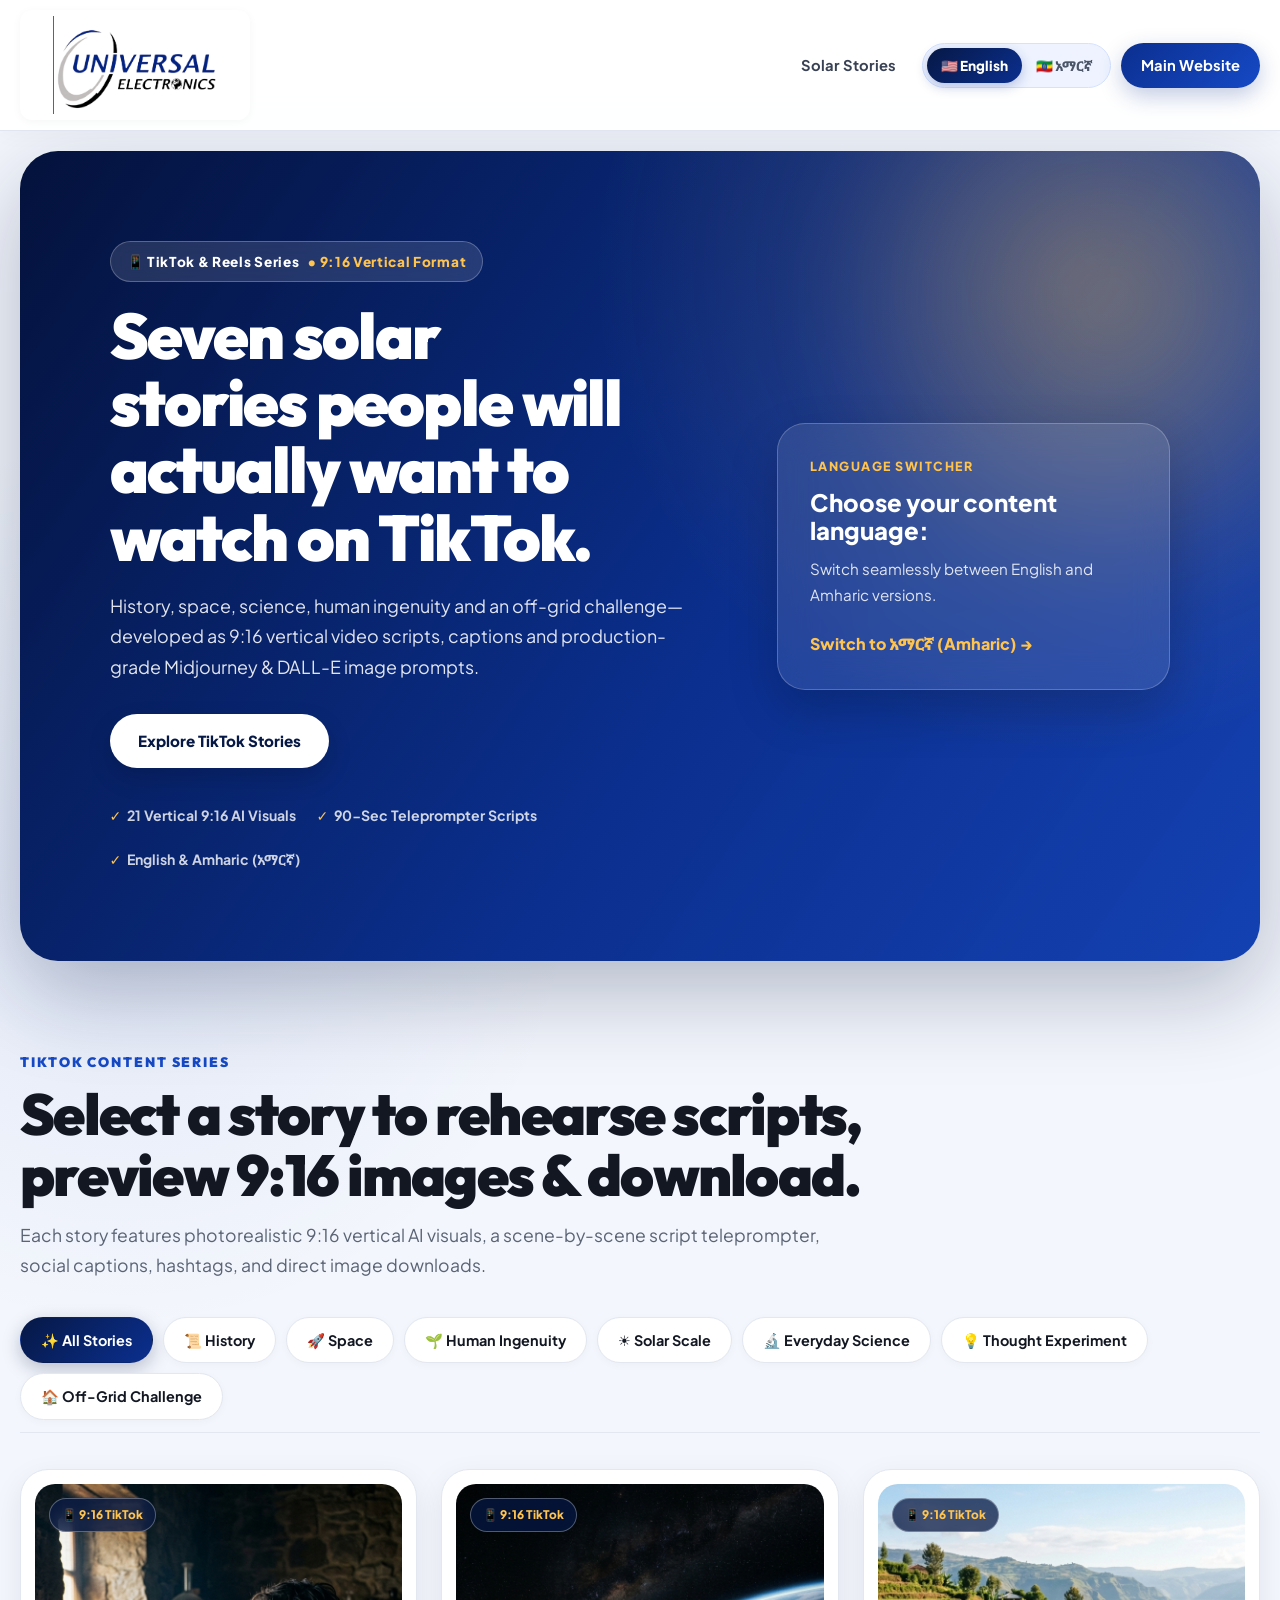
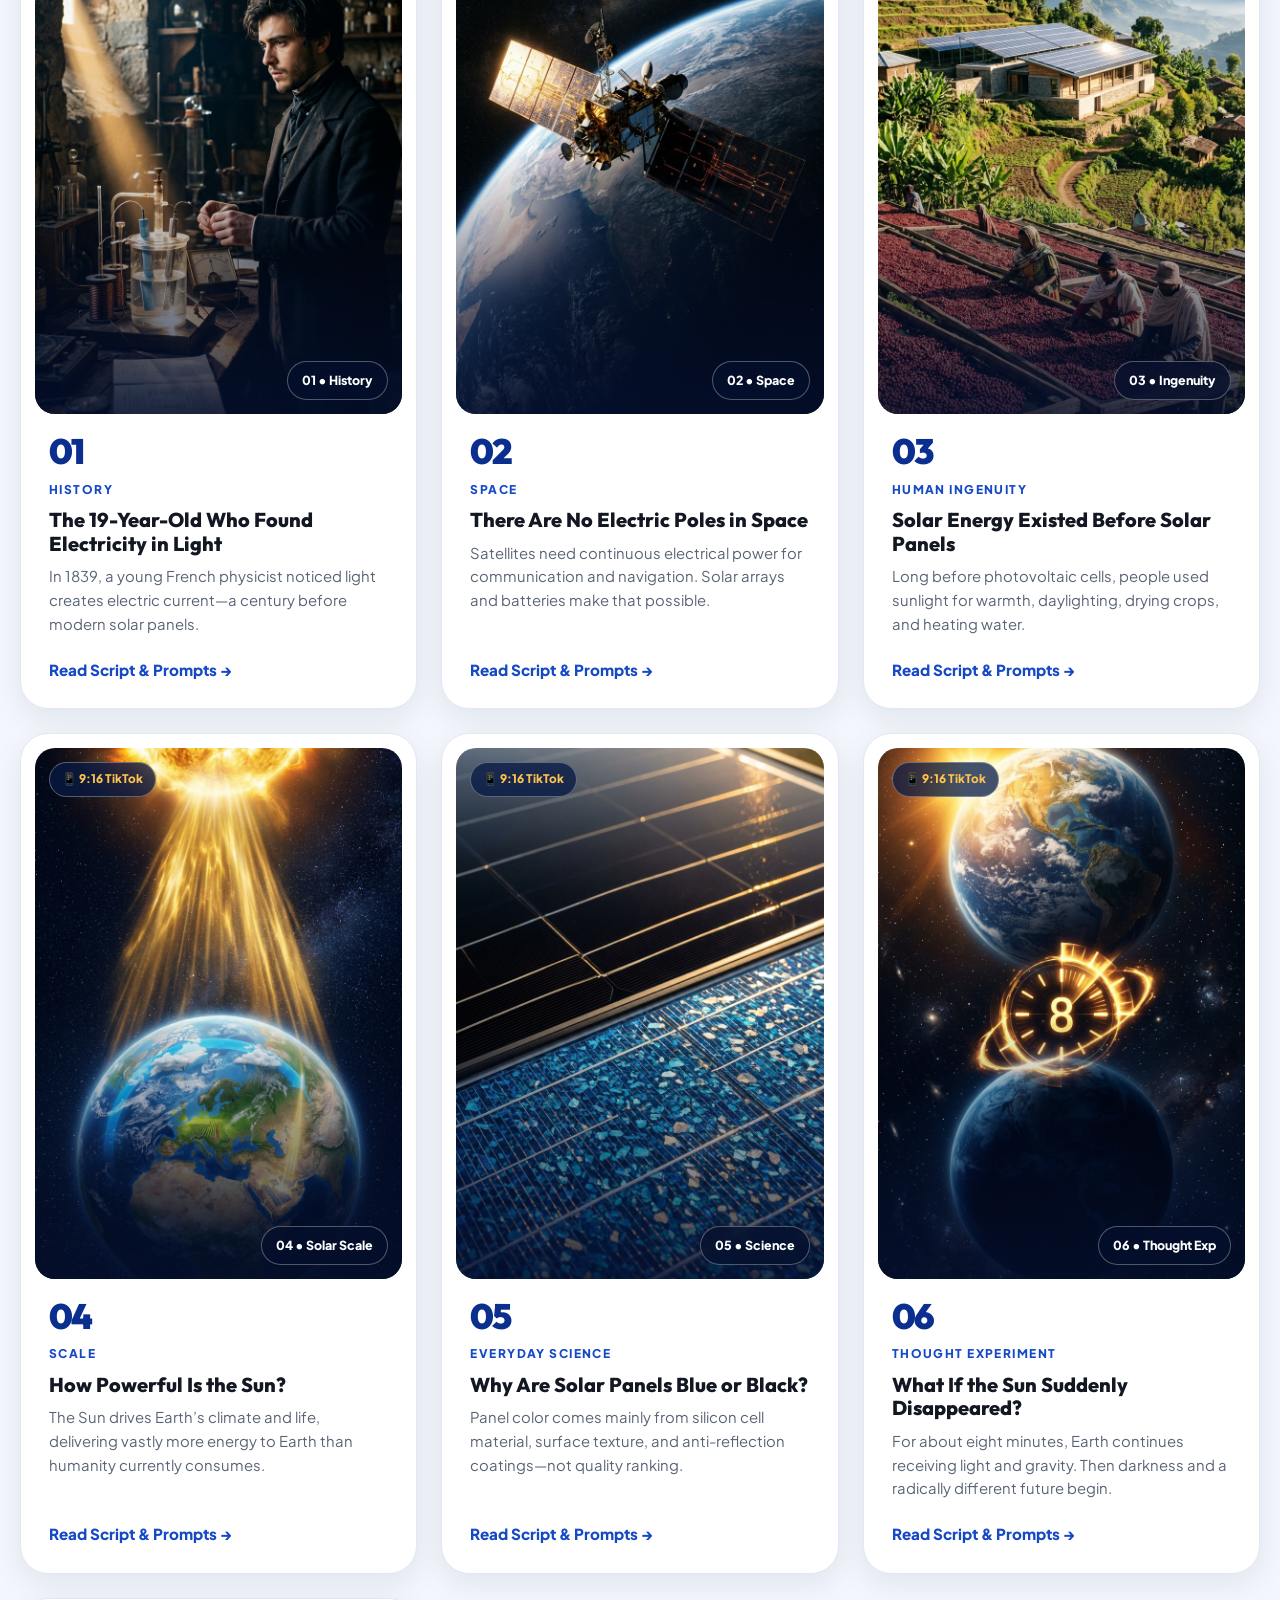
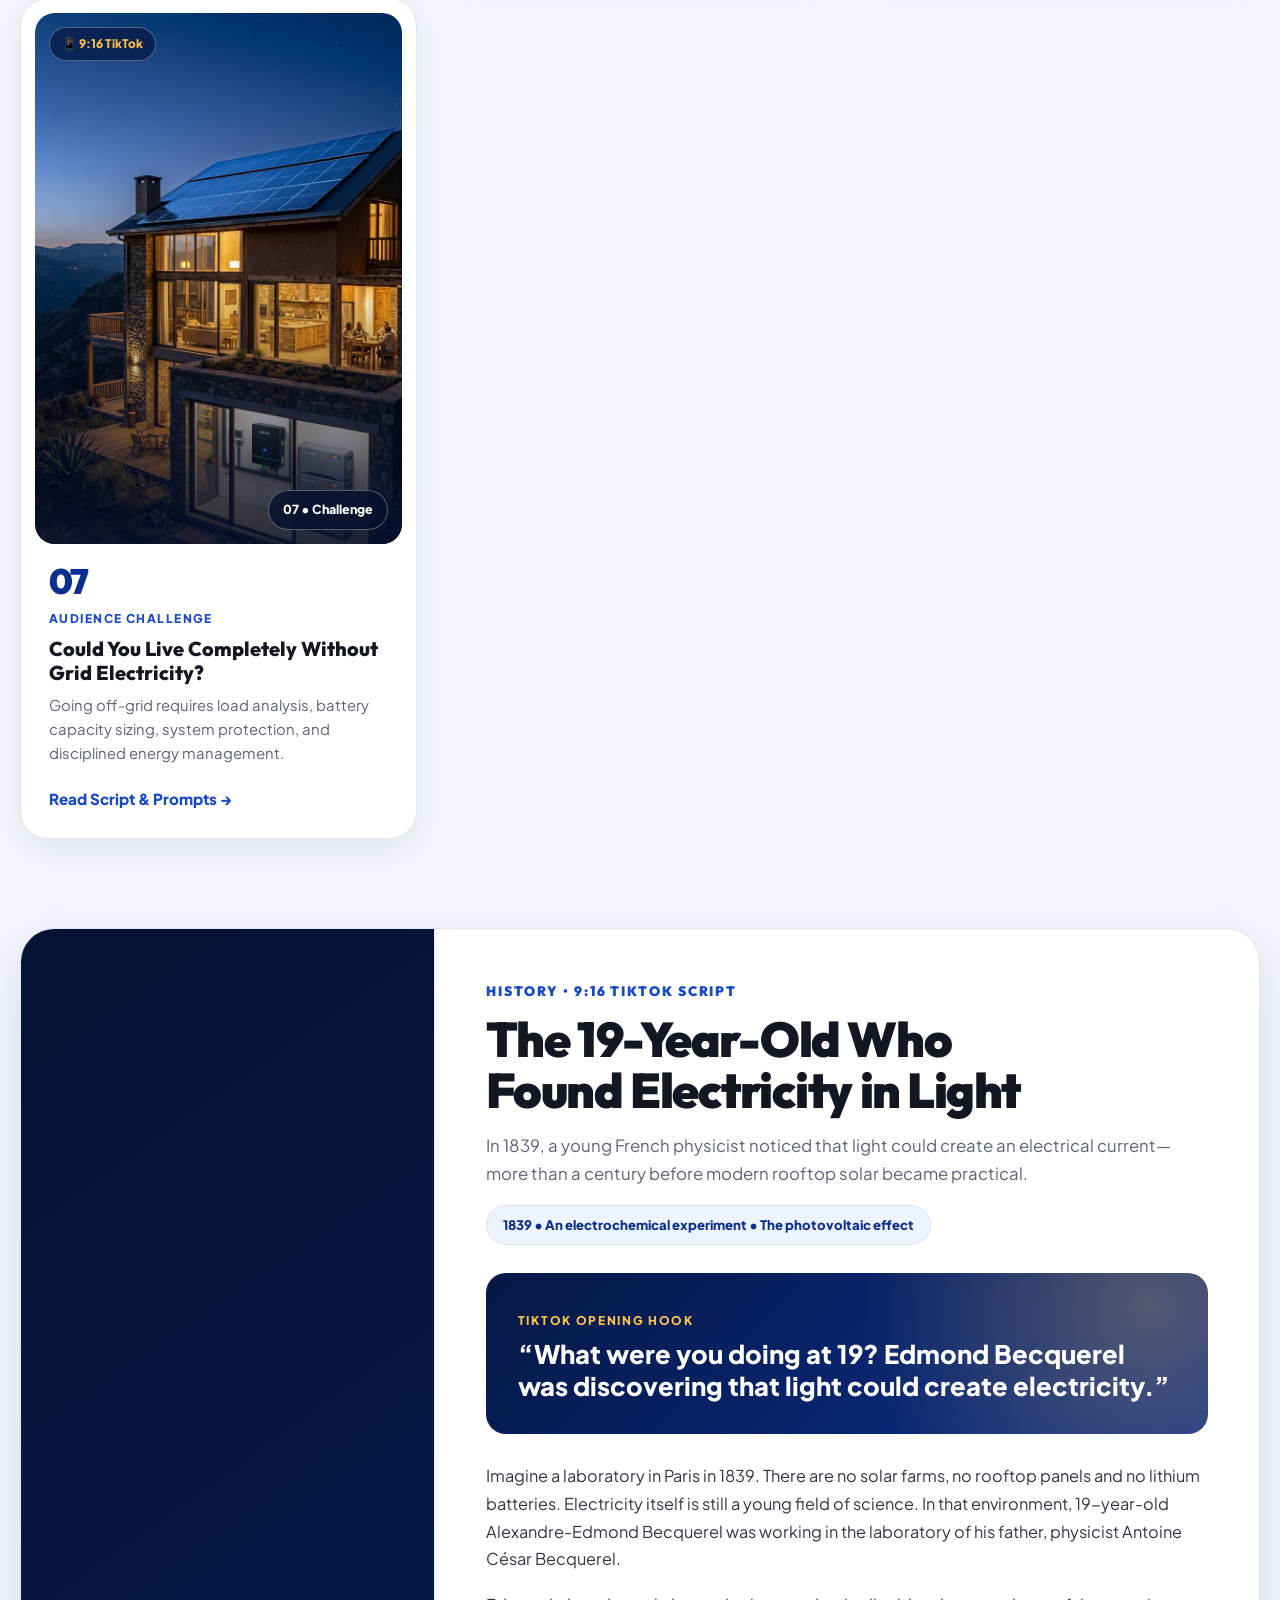
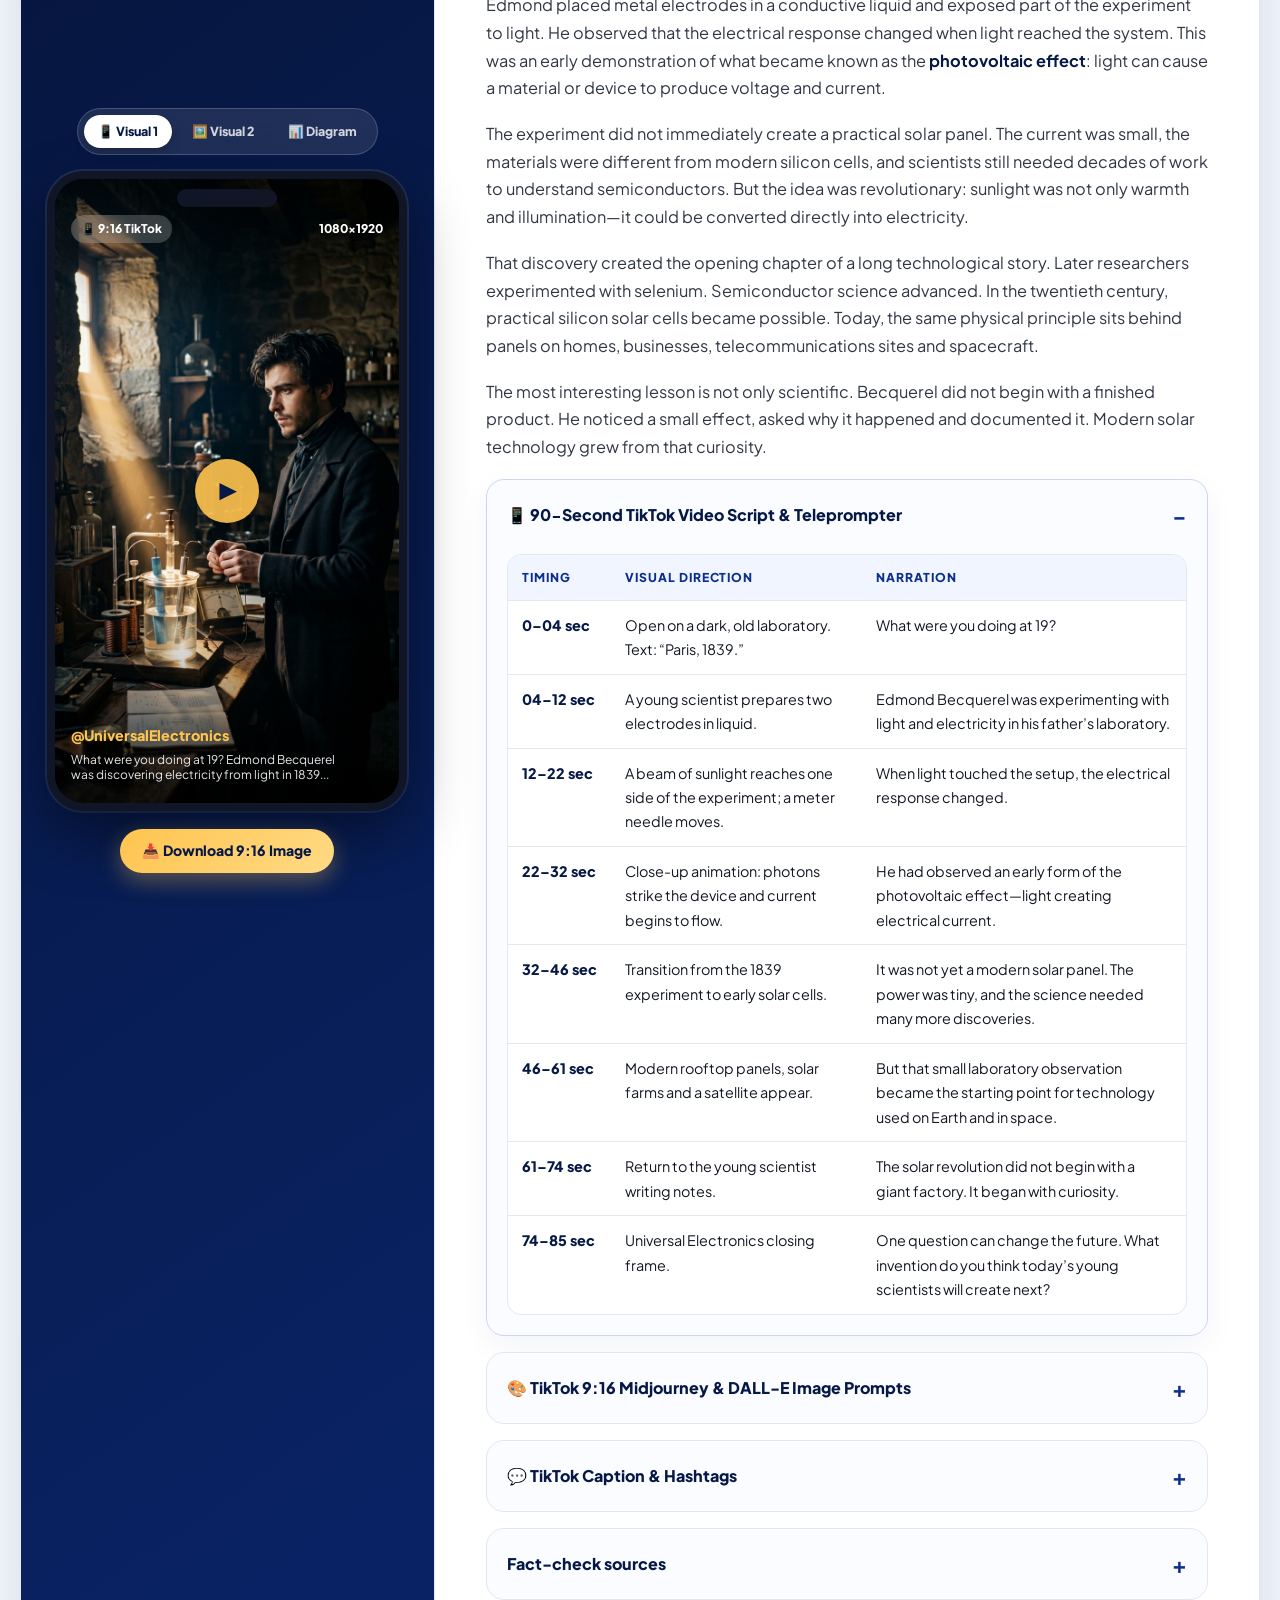
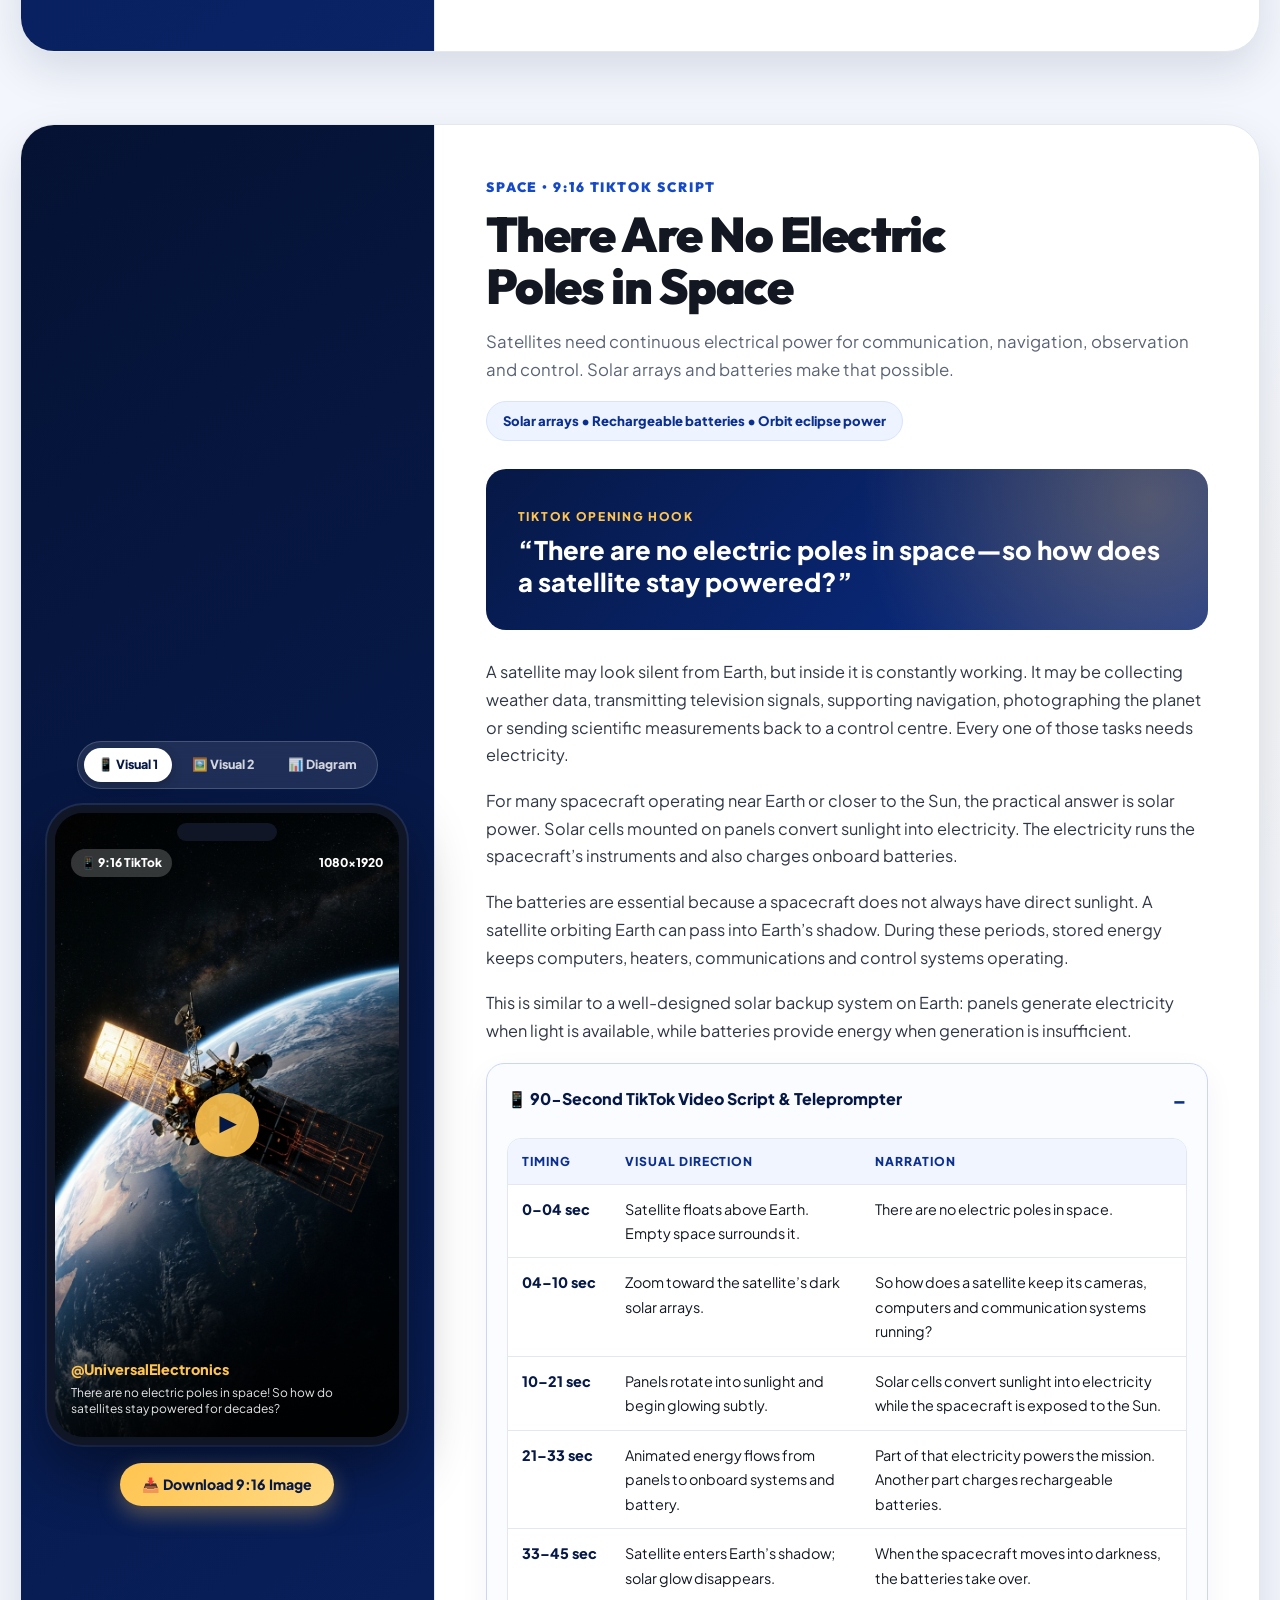
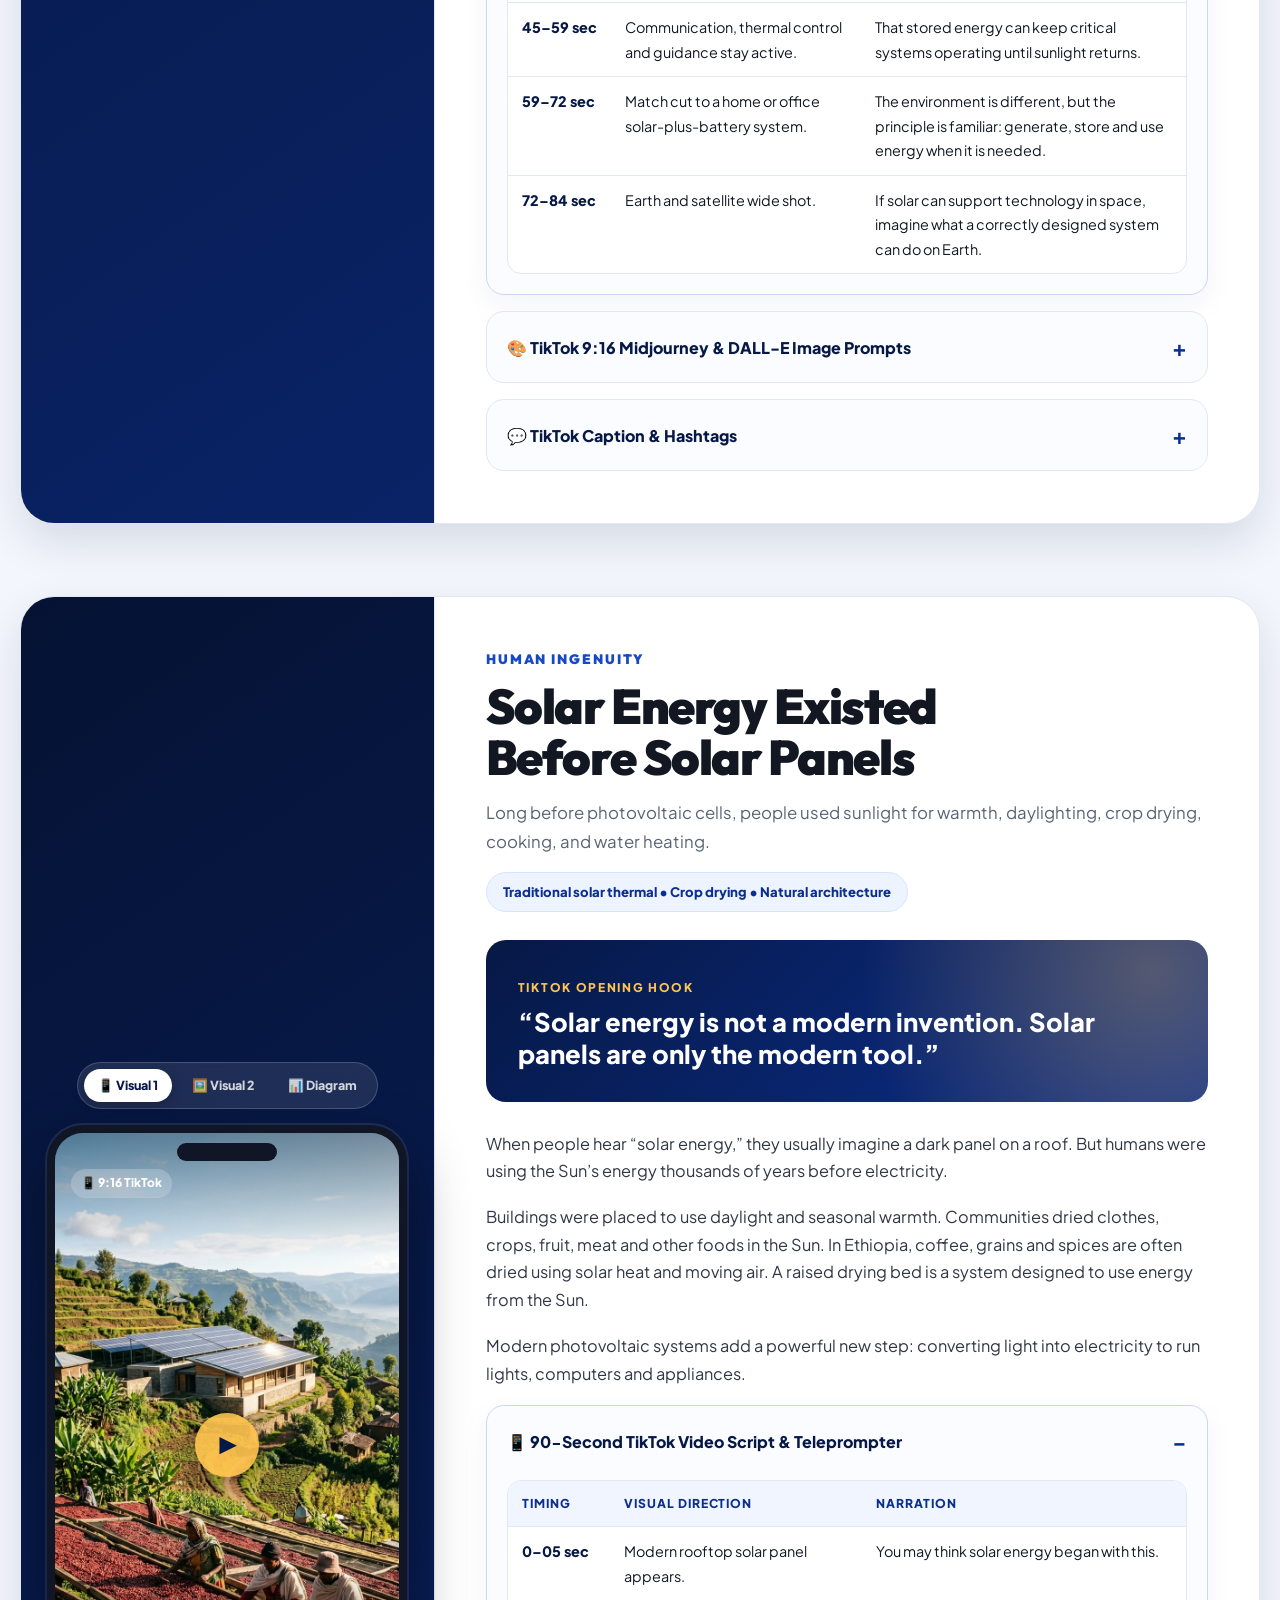
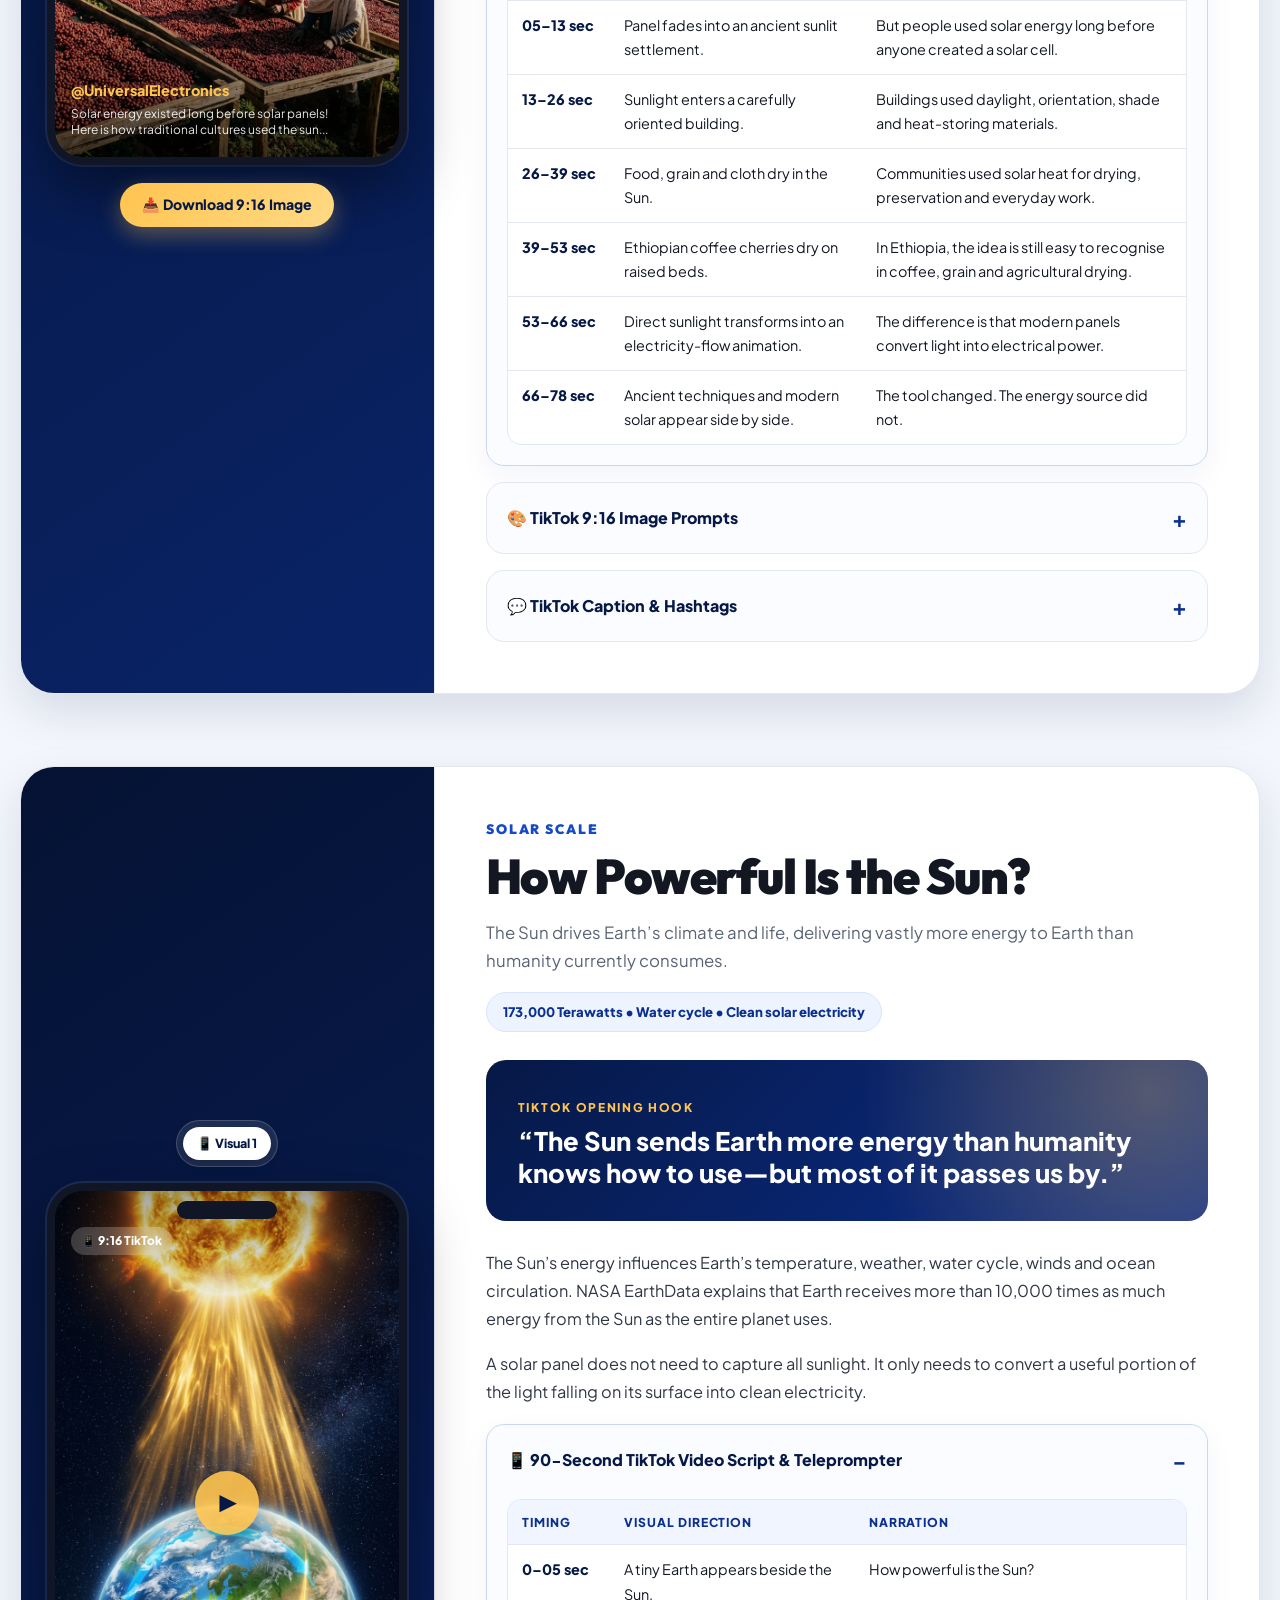
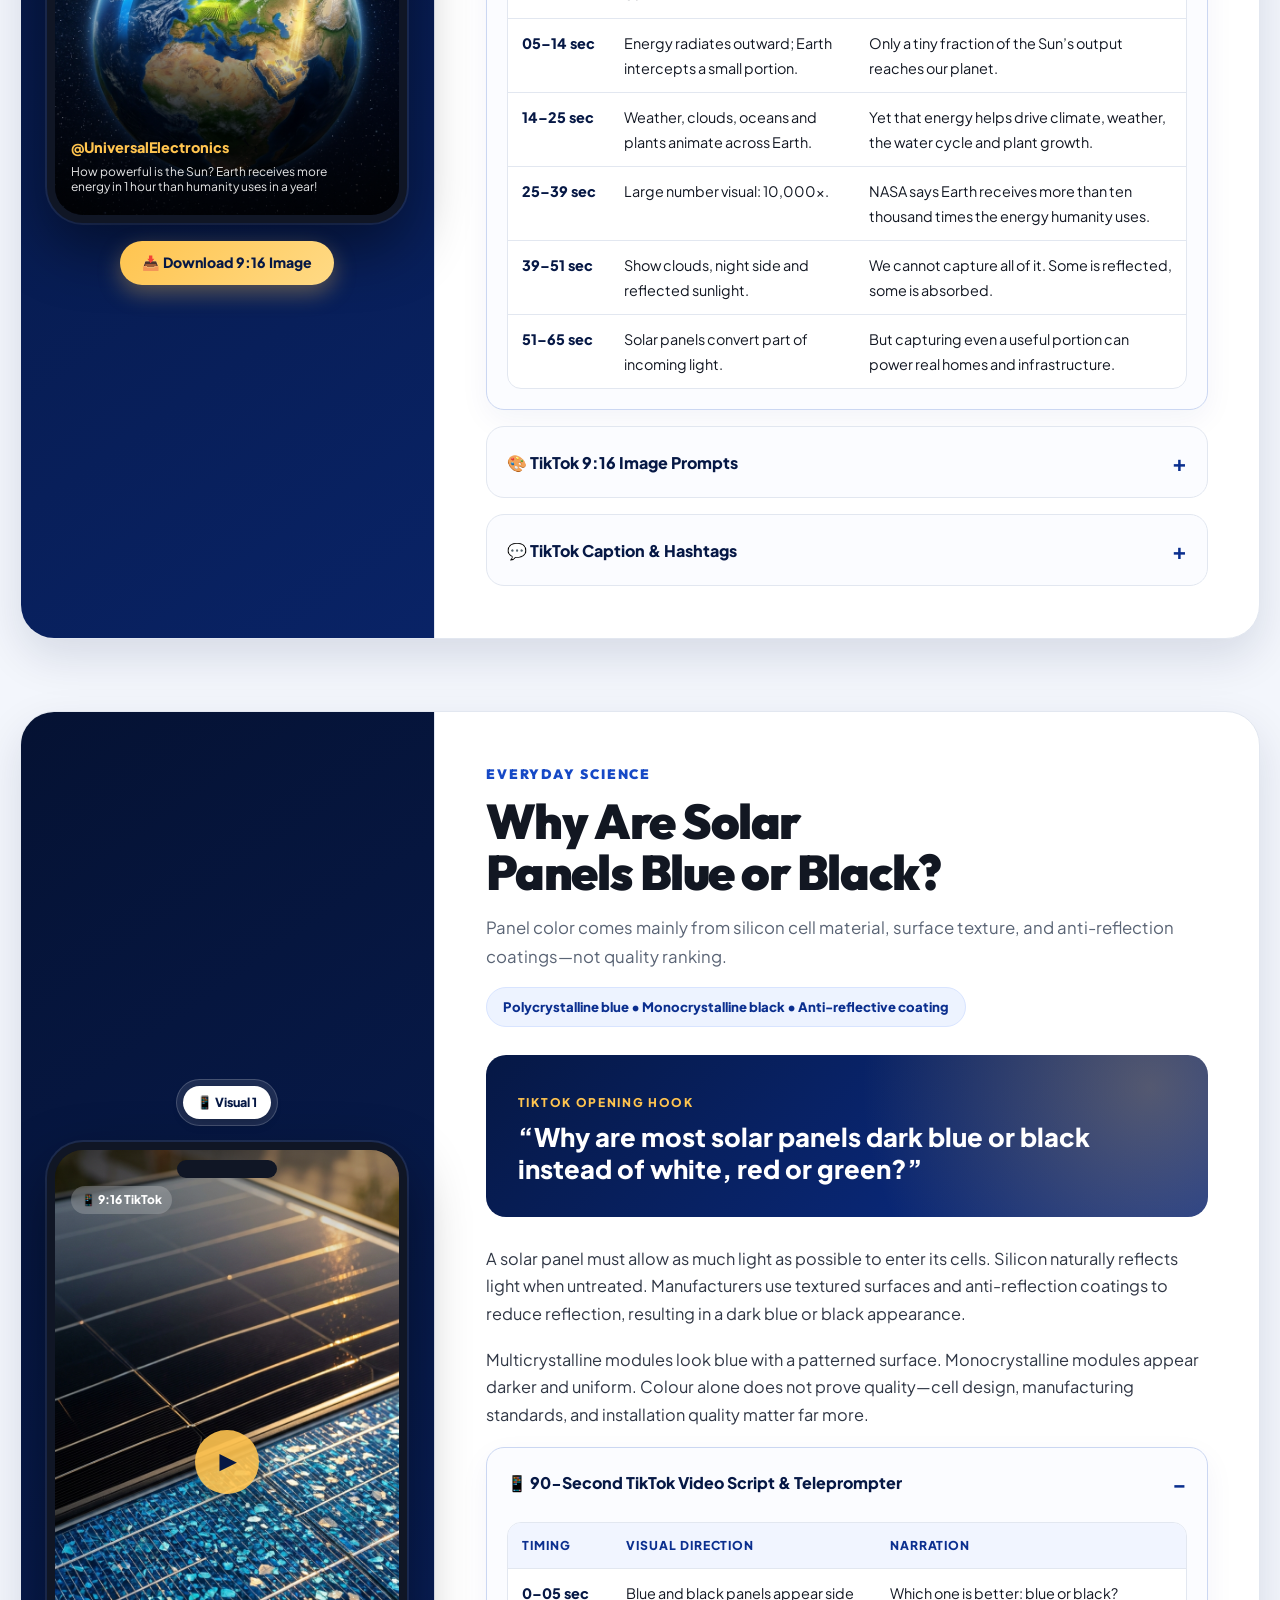
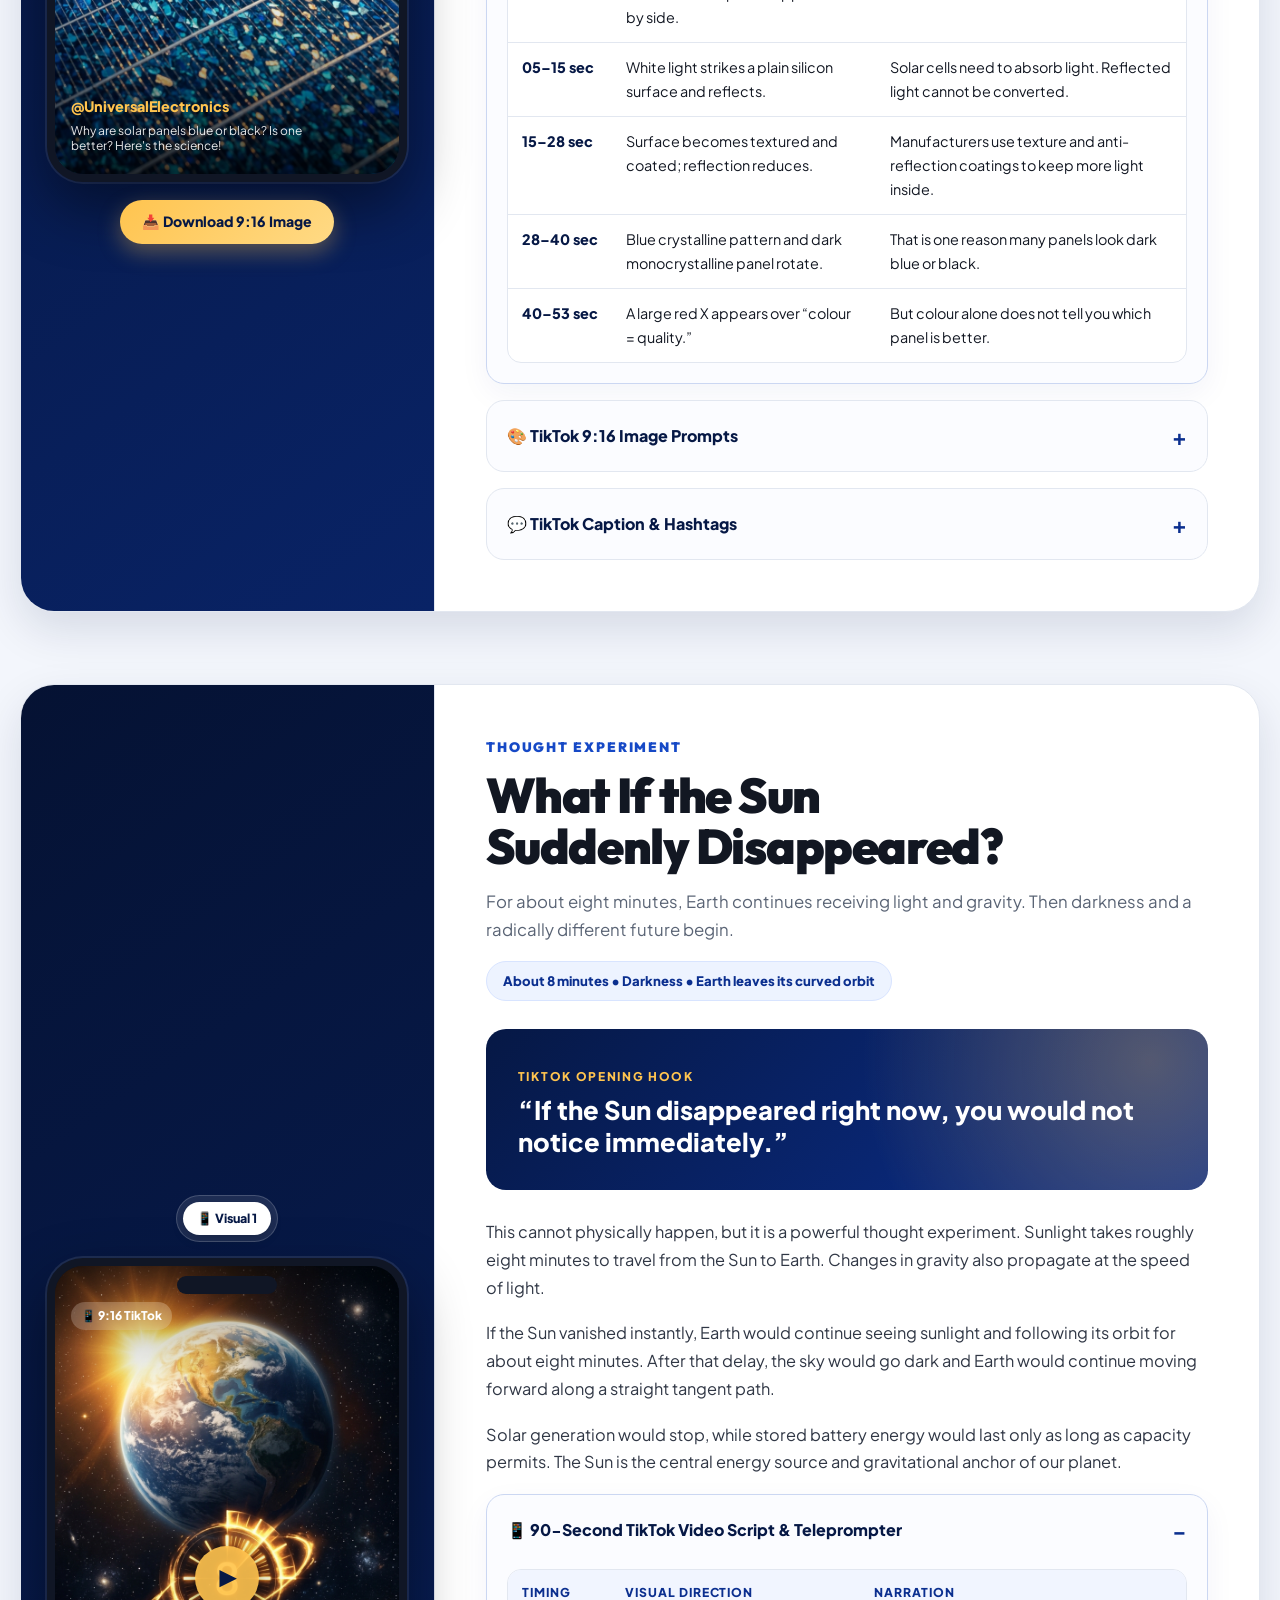
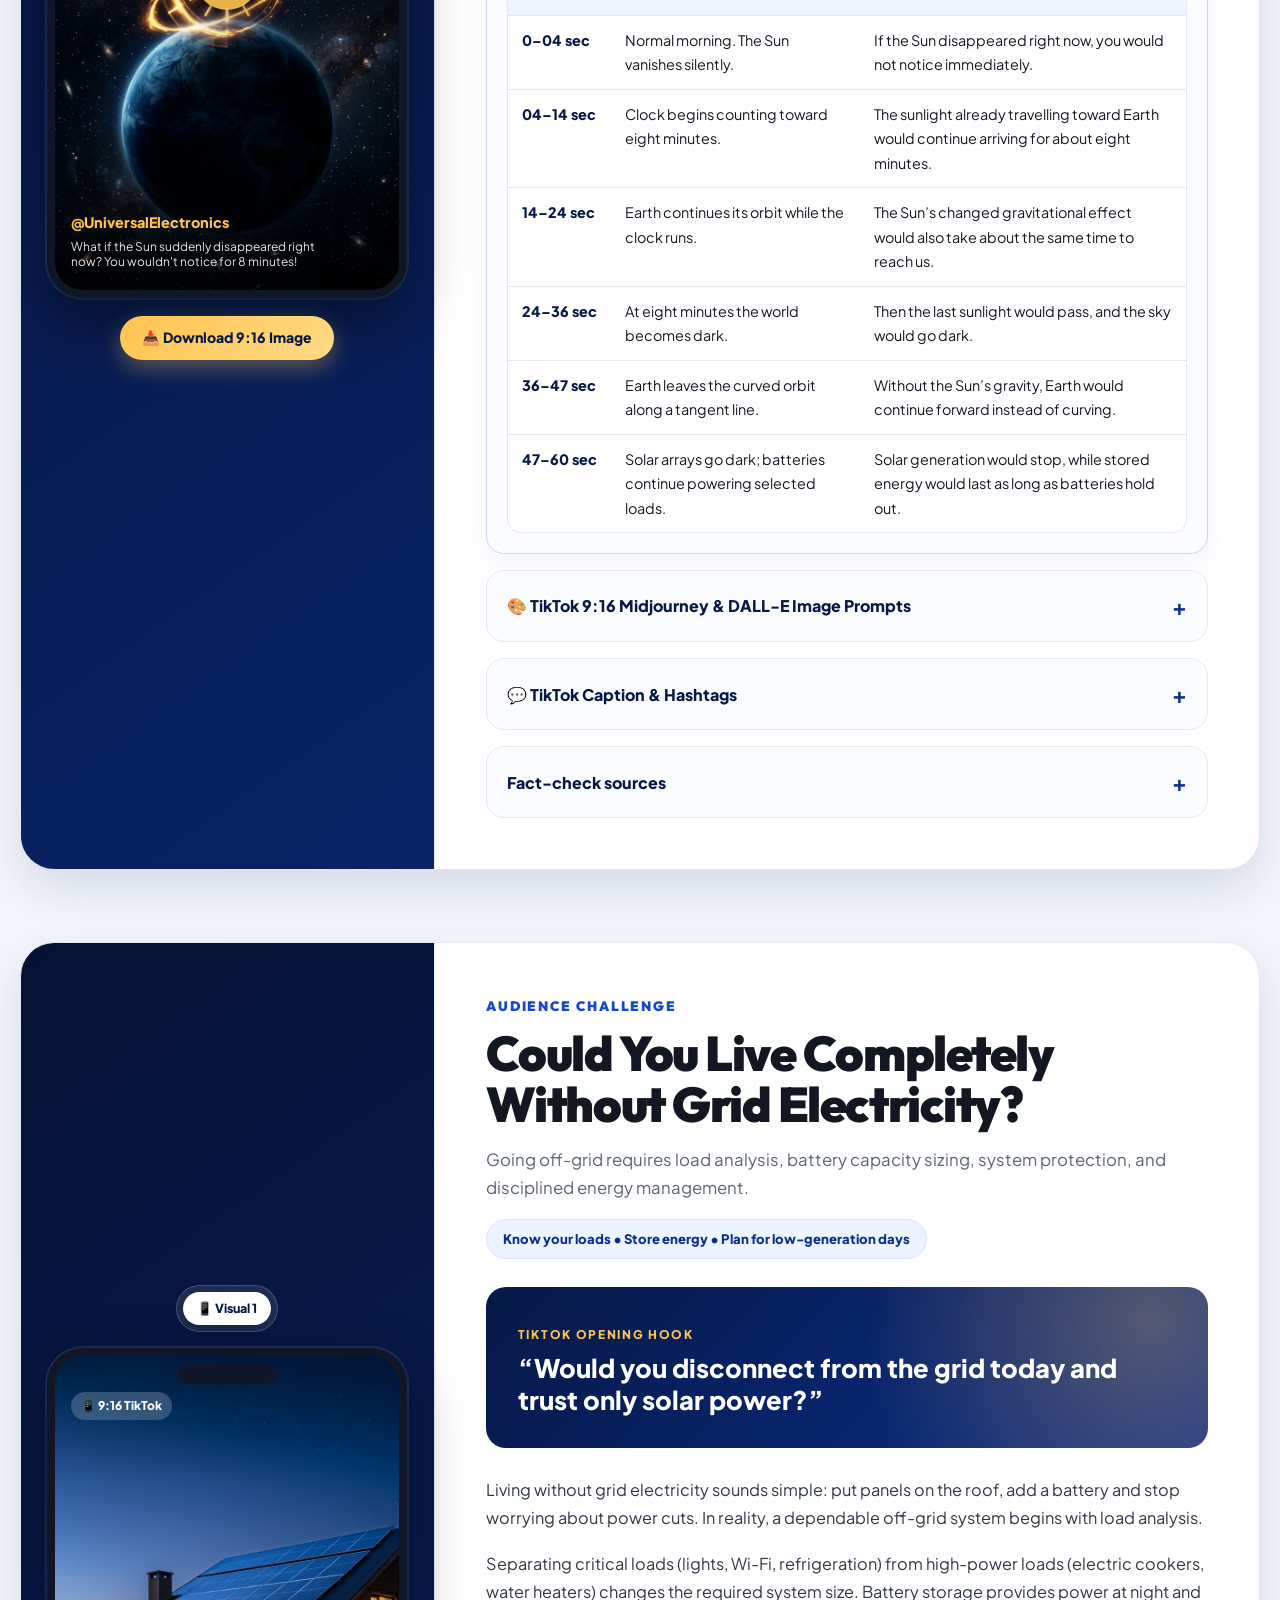
==== index.html @ fa477597 "Add TikTok 9:16 Solar Stories app with English & Amharic dual-language support, teleprompter mode, d" ====
<!doctype html>
<html lang="en">
<head>
  <meta charset="utf-8">
  <meta name="viewport" content="width=device-width, initial-scale=1">
  <meta name="description" content="Seven interesting TikTok & Reels solar stories, 90-second video scripts, 9:16 vertical AI image prompts from Universal Electronics Ethiopia.">
  <title>TikTok Solar Stories & 9:16 Prompts | Universal Electronics Ethiopia</title>
  <link rel="icon" href="assets/favicon.svg" type="image/svg+xml">
  <link rel="preconnect" href="https://fonts.googleapis.com">
  <link rel="preconnect" href="https://fonts.gstatic.com" crossorigin>
  <link href="https://fonts.googleapis.com/css2?family=Noto+Sans+Ethiopic:wght@400;600;700;800;900&family=Outfit:wght@400;600;700;800;900&family=Plus+Jakarta+Sans:wght@400;500;600;700;800&display=swap" rel="stylesheet">
  <link rel="stylesheet" href="styles.css">
</head>
<body>
  <div class="reading-progress" aria-hidden="true"><span id="progressBar"></span></div>

  <header class="site-header">
    <a class="brand" href="#top" aria-label="Universal Electronics home">
      <img src="assets/universal-logo.png" alt="Universal Electronics">
    </a>
    <button class="menu-toggle" aria-expanded="false" aria-controls="siteNav">Menu</button>
    <nav id="siteNav" class="site-nav">
      <a href="#stories">Solar Stories</a>
      <div class="language-switcher-pill">
        <a class="active" href="index.html">🇺🇸 English</a>
        <a href="index_am.html">🇪🇹 አማርኛ</a>
      </div>
      <a class="nav-cta" href="https://universalelectronicset.com/" target="_blank" rel="noopener">Main Website</a>
    </nav>
  </header>

  <main id="top">
    <!-- Hero Section -->
    <section class="hero">
      <div class="hero-sun"></div>
      <div class="hero-content">
        <div class="tiktok-hero-badge">
          <span>📱 TikTok & Reels Series</span>
          <span class="accent">• 9:16 Vertical Format</span>
        </div>
        <h1>Seven solar stories people will actually want to watch on TikTok.</h1>
        <p class="hero-copy">History, space, science, human ingenuity and an off-grid challenge—developed as 9:16 vertical video scripts, captions and production-grade Midjourney & DALL-E image prompts.</p>
        <div class="hero-actions">
          <a class="button light" href="#stories">Explore TikTok Stories</a>
        </div>
        <div class="hero-meta">
          <span>21 Vertical 9:16 AI Visuals</span>
          <span>90-Sec Teleprompter Scripts</span>
          <span>English & Amharic (አማርኛ)</span>
        </div>
      </div>
      <aside class="hero-panel">
        <p>Language Switcher</p>
        <strong>Choose your content language:</strong>
        <span>Switch seamlessly between English and Amharic versions.</span>
        <a href="index_am.html"> Switch to አማርኛ (Amharic) →</a>
      </aside>
    </section>

    <!-- Content Library & Category Filters -->
    <section class="intro-section" id="stories">
      <div class="section-heading">
        <p class="kicker">TikTok Content Series</p>
        <h2>Select a story to rehearse scripts, preview 9:16 images & download.</h2>
        <p>Each story features photorealistic 9:16 vertical AI visuals, a scene-by-scene script teleprompter, social captions, hashtags, and direct image downloads.</p>
      </div>

      <!-- Category Filter Bar -->
      <div class="category-filter-bar">
        <button class="filter-btn active" data-category="all">✨ All Stories</button>
        <button class="filter-btn" data-category="history">📜 History</button>
        <button class="filter-btn" data-category="space">🚀 Space</button>
        <button class="filter-btn" data-category="ingenuity">🌱 Human Ingenuity</button>
        <button class="filter-btn" data-category="scale">☀️ Solar Scale</button>
        <button class="filter-btn" data-category="science">🔬 Everyday Science</button>
        <button class="filter-btn" data-category="thought">💡 Thought Experiment</button>
        <button class="filter-btn" data-category="offgrid">🏠 Off-Grid Challenge</button>
      </div>

      <!-- Story Cards Grid -->
      <div class="story-grid">
        <a class="story-card" href="#becquerel" data-category="history">
          <div class="card-media">
            <span class="tiktok-card-tag">📱 9:16 TikTok</span>
            <img src="assets/images/01-becquerel-tiktok.jpg" alt="1839 Becquerel Discovery in Paris">
            <span class="card-media-overlay">01 • History</span>
          </div>
          <span class="card-index">01</span>
          <span class="card-tag">History</span>
          <h3>The 19-Year-Old Who Found Electricity in Light</h3>
          <p>In 1839, a young French physicist noticed light creates electric current—a century before modern solar panels.</p>
          <span class="card-link">Read Script & Prompts →</span>
        </a>

        <a class="story-card" href="#space" data-category="space">
          <div class="card-media">
            <span class="tiktok-card-tag">📱 9:16 TikTok</span>
            <img src="assets/images/02-space-tiktok.jpg" alt="Solar Array Satellite in Outer Space">
            <span class="card-media-overlay">02 • Space</span>
          </div>
          <span class="card-index">02</span>
          <span class="card-tag">Space</span>
          <h3>There Are No Electric Poles in Space</h3>
          <p>Satellites need continuous electrical power for communication and navigation. Solar arrays and batteries make that possible.</p>
          <span class="card-link">Read Script & Prompts →</span>
        </a>

        <a class="story-card" href="#before-panels" data-category="ingenuity">
          <div class="card-media">
            <span class="tiktok-card-tag">📱 9:16 TikTok</span>
            <img src="assets/images/03-before-panels-tiktok.jpg" alt="Ethiopian Sun Drying & Rooftop Solar">
            <span class="card-media-overlay">03 • Ingenuity</span>
          </div>
          <span class="card-index">03</span>
          <span class="card-tag">Human ingenuity</span>
          <h3>Solar Energy Existed Before Solar Panels</h3>
          <p>Long before photovoltaic cells, people used sunlight for warmth, daylighting, drying crops, and heating water.</p>
          <span class="card-link">Read Script & Prompts →</span>
        </a>

        <a class="story-card" href="#sun-power" data-category="scale">
          <div class="card-media">
            <span class="tiktok-card-tag">📱 9:16 TikTok</span>
            <img src="assets/images/04-sun-power-tiktok.jpg" alt="Sun Radiating Energy to Earth">
            <span class="card-media-overlay">04 • Solar Scale</span>
          </div>
          <span class="card-index">04</span>
          <span class="card-tag">Scale</span>
          <h3>How Powerful Is the Sun?</h3>
          <p>The Sun drives Earth’s climate and life, delivering vastly more energy to Earth than humanity currently consumes.</p>
          <span class="card-link">Read Script & Prompts →</span>
        </a>

        <a class="story-card" href="#panel-colour" data-category="science">
          <div class="card-media">
            <span class="tiktok-card-tag">📱 9:16 TikTok</span>
            <img src="assets/images/05-panel-colour-tiktok.jpg" alt="Blue vs Black Solar Panels Macro">
            <span class="card-media-overlay">05 • Science</span>
          </div>
          <span class="card-index">05</span>
          <span class="card-tag">Everyday science</span>
          <h3>Why Are Solar Panels Blue or Black?</h3>
          <p>Panel color comes mainly from silicon cell material, surface texture, and anti-reflection coatings—not quality ranking.</p>
          <span class="card-link">Read Script & Prompts →</span>
        </a>

        <a class="story-card" href="#sun-disappears" data-category="thought">
          <div class="card-media">
            <span class="tiktok-card-tag">📱 9:16 TikTok</span>
            <img src="assets/images/06-sun-disappears-tiktok.jpg" alt="Earth in Space After Sun Vanishes">
            <span class="card-media-overlay">06 • Thought Exp</span>
          </div>
          <span class="card-index">06</span>
          <span class="card-tag">Thought experiment</span>
          <h3>What If the Sun Suddenly Disappeared?</h3>
          <p>For about eight minutes, Earth continues receiving light and gravity. Then darkness and a radically different future begin.</p>
          <span class="card-link">Read Script & Prompts →</span>
        </a>

        <a class="story-card" href="#off-grid" data-category="offgrid">
          <div class="card-media">
            <span class="tiktok-card-tag">📱 9:16 TikTok</span>
            <img src="assets/images/07-off-grid-tiktok.jpg" alt="Modern Off-Grid Eco Home at Twilight">
            <span class="card-media-overlay">07 • Challenge</span>
          </div>
          <span class="card-index">07</span>
          <span class="card-tag">Audience challenge</span>
          <h3>Could You Live Completely Without Grid Electricity?</h3>
          <p>Going off-grid requires load analysis, battery capacity sizing, system protection, and disciplined energy management.</p>
          <span class="card-link">Read Script & Prompts →</span>
        </a>
      </div>
    </section>

    <!-- Story Stack with Full Content for All 7 Stories -->
    <div class="story-stack">
      
      <!-- Story 01 -->
      <section class="story" id="becquerel" data-category="history">
        <div class="story-visual-phone">
          <div class="visual-tabs-bar">
            <button class="img-tab-btn active" data-img-src="assets/images/01-becquerel-tiktok.jpg">📱 Visual 1</button>
            <button class="img-tab-btn" data-img-src="assets/images/01-becquerel-social.jpg">🖼️ Visual 2</button>
            <button class="img-tab-btn" data-img-src="assets/images/01-becquerel-diagram.jpg">📊 Diagram</button>
          </div>
          <div class="phone-mockup">
            <div class="phone-notch"></div>
            <img src="assets/images/01-becquerel-tiktok.jpg" alt="1839 Paris Becquerel Experiment Visual">
            <div class="tiktok-overlay-ui">
              <div class="tiktok-top-bar">
                <span class="tiktok-badge">📱 9:16 TikTok</span>
                <span>1080×1920</span>
              </div>
              <div class="tiktok-bottom-info">
                <div class="handle">@UniversalElectronics</div>
                <div class="desc">What were you doing at 19? Edmond Becquerel was discovering electricity from light in 1839...</div>
              </div>
            </div>
            <button class="phone-play-btn open-teleprompter-btn" title="Play Script Teleprompter">▶</button>
          </div>
          <a class="download-img-btn" href="assets/images/01-becquerel-tiktok.jpg" download="01-becquerel-tiktok.jpg">📥 Download 9:16 Image</a>
        </div>
        <div class="story-body">
          <p class="kicker">History • 9:16 TikTok Script</p>
          <h2>The 19-Year-Old Who Found Electricity in Light</h2>
          <p class="story-lead">In 1839, a young French physicist noticed that light could create an electrical current—more than a century before modern rooftop solar became practical.</p>
          <div class="factline">1839 • An electrochemical experiment • The photovoltaic effect</div>

          <div class="hook-card">
            <span>TikTok Opening Hook</span>
            <p>“What were you doing at 19? Edmond Becquerel was discovering that light could create electricity.”</p>
          </div>

          <div class="article-copy">
            <p>Imagine a laboratory in Paris in 1839. There are no solar farms, no rooftop panels and no lithium batteries. Electricity itself is still a young field of science. In that environment, 19-year-old Alexandre-Edmond Becquerel was working in the laboratory of his father, physicist Antoine César Becquerel.</p>
            <p>Edmond placed metal electrodes in a conductive liquid and exposed part of the experiment to light. He observed that the electrical response changed when light reached the system. This was an early demonstration of what became known as the <strong>photovoltaic effect</strong>: light can cause a material or device to produce voltage and current.</p>
            <p>The experiment did not immediately create a practical solar panel. The current was small, the materials were different from modern silicon cells, and scientists still needed decades of work to understand semiconductors. But the idea was revolutionary: sunlight was not only warmth and illumination—it could be converted directly into electricity.</p>
            <p>That discovery created the opening chapter of a long technological story. Later researchers experimented with selenium. Semiconductor science advanced. In the twentieth century, practical silicon solar cells became possible. Today, the same physical principle sits behind panels on homes, businesses, telecommunications sites and spacecraft.</p>
            <p>The most interesting lesson is not only scientific. Becquerel did not begin with a finished product. He noticed a small effect, asked why it happened and documented it. Modern solar technology grew from that curiosity.</p>
          </div>

          <details open>
            <summary>📱 90-Second TikTok Video Script & Teleprompter</summary>
            <div class="details-content table-wrap">
              <table>
                <thead><tr><th>Timing</th><th>Visual direction</th><th>Narration</th></tr></thead>
                <tbody>
                  <tr><td>0–04 sec</td><td>Open on a dark, old laboratory. Text: “Paris, 1839.”</td><td>What were you doing at 19?</td></tr>
                  <tr><td>04–12 sec</td><td>A young scientist prepares two electrodes in liquid.</td><td>Edmond Becquerel was experimenting with light and electricity in his father’s laboratory.</td></tr>
                  <tr><td>12–22 sec</td><td>A beam of sunlight reaches one side of the experiment; a meter needle moves.</td><td>When light touched the setup, the electrical response changed.</td></tr>
                  <tr><td>22–32 sec</td><td>Close-up animation: photons strike the device and current begins to flow.</td><td>He had observed an early form of the photovoltaic effect—light creating electrical current.</td></tr>
                  <tr><td>32–46 sec</td><td>Transition from the 1839 experiment to early solar cells.</td><td>It was not yet a modern solar panel. The power was tiny, and the science needed many more discoveries.</td></tr>
                  <tr><td>46–61 sec</td><td>Modern rooftop panels, solar farms and a satellite appear.</td><td>But that small laboratory observation became the starting point for technology used on Earth and in space.</td></tr>
                  <tr><td>61–74 sec</td><td>Return to the young scientist writing notes.</td><td>The solar revolution did not begin with a giant factory. It began with curiosity.</td></tr>
                  <tr><td>74–85 sec</td><td>Universal Electronics closing frame.</td><td>One question can change the future. What invention do you think today’s young scientists will create next?</td></tr>
                </tbody>
              </table>
            </div>
          </details>

          <details>
            <summary>🎨 TikTok 9:16 Midjourney & DALL-E Image Prompts</summary>
            <div class="details-content">
              <ol class="prompt-list">
                <li>
                  <span class="format-badge">Image 1 (TikTok Hero 9:16)</span>
                  <strong>Midjourney v6 Prompt:</strong>
                  <p>Cinematic 1839 Paris physics laboratory in vertical 9:16 composition. A 19-year-old French scientist Edmond Becquerel stands beside an electrochemical cell with silver-blue metal electrodes. A narrow warm golden sunbeam pierces through a tall historic window, striking the solution. Deep navy shadows, warm gold highlights, 35mm lens f/1.8, documentary lighting, photorealistic, no text --ar 9:16 --v 6.0 --style raw</p>
                  <button class="copy-btn" data-copy="Cinematic 1839 Paris physics laboratory in vertical 9:16 composition. A 19-year-old French scientist Edmond Becquerel stands beside an electrochemical cell with silver-blue metal electrodes. A narrow warm golden sunbeam pierces through a tall historic window, striking the solution. Deep navy shadows, warm gold highlights, 35mm lens f/1.8, documentary lighting, photorealistic, no text --ar 9:16 --v 6.0 --style raw">Copy Prompt</button>
                </li>
                <li>
                  <span class="format-badge">Image 2 (Vertical Split Poster 9:16)</span>
                  <strong>Midjourney v6 Prompt:</strong>
                  <p>Vertical split social-media visual. Lower third shows 19th-century lab discovering electricity from light. Upper section transitions into modern rooftop solar panels catching sunlight. Golden energy beam connects eras across deep navy blue background, no text --ar 9:16 --v 6.0</p>
                  <button class="copy-btn" data-copy="Vertical split social-media visual. Lower third shows 19th-century lab discovering electricity from light. Upper section transitions into modern rooftop solar panels catching sunlight. Golden energy beam connects eras across deep navy blue background, no text --ar 9:16 --v 6.0">Copy Prompt</button>
                </li>
                <li>
                  <span class="format-badge">Image 3 (Technical Diagram 9:16)</span>
                  <strong>Midjourney v6 Prompt:</strong>
                  <p>Clean 9:16 vertical vector infographic illustration. Top shows sunlight rays striking silver electrodes inside clear glass jar with electrolyte solution. Simple glowing gold energy arrows flow to digital ammeter showing current flow. Deep navy blue background, yellow vector lines --ar 9:16 --v 6.0</p>
                  <button class="copy-btn" data-copy="Clean 9:16 vertical vector infographic illustration. Top shows sunlight rays striking silver electrodes inside clear glass jar with electrolyte solution. Simple glowing gold energy arrows flow to digital ammeter showing current flow. Deep navy blue background, yellow vector lines --ar 9:16 --v 6.0">Copy Prompt</button>
                </li>
              </ol>
            </div>
          </details>

          <details>
            <summary>💬 TikTok Caption & Hashtags</summary>
            <div class="details-content">
              <div class="copy-panel">
                <p class="caption-text">At only 19, Edmond Becquerel observed that light could produce an electrical current. His 1839 experiment did not look like today’s solar panel, but it revealed the principle that helped make modern solar power possible. Big technologies often begin with one small observation. What invention do you think the next generation will create?</p>
                <p class="hashtags">#UniversalElectronics #SolarHistory #SolarEnergy #ScienceStory #Innovation #RenewableEnergy #Ethiopia #DidYouKnow</p>
                <button class="copy-btn primary" data-copy="At only 19, Edmond Becquerel observed that light could produce an electrical current. His 1839 experiment did not look like today’s solar panel, but it revealed the principle that helped make modern solar power possible. Big technologies often begin with one small observation. What invention do you think the next generation will create? #UniversalElectronics #SolarHistory #SolarEnergy #ScienceStory #Innovation #RenewableEnergy #Ethiopia #DidYouKnow">Copy Caption & Hashtags</button>
              </div>
            </div>
          </details>
          <details class="source-details">
            <summary>Fact-check sources</summary>
            <div class="details-content"><ul class="source-list"><li><a href="https://www.energy.gov/articles/quiz-test-your-solar-iq" target="_blank" rel="noopener">U.S. Department of Energy — Solar IQ and Becquerel’s 1839 discovery</a></li><li><a href="https://becquerel-prize.org/" target="_blank" rel="noopener">Becquerel Prize — Edmond Becquerel biography</a></li></ul></div>
          </details>
        </div>
      </section>

      <!-- Story 02 -->
      <section class="story" id="space" data-category="space">
        <div class="story-visual-phone">
          <div class="visual-tabs-bar">
            <button class="img-tab-btn active" data-img-src="assets/images/02-space-tiktok.jpg">📱 Visual 1</button>
            <button class="img-tab-btn" data-img-src="assets/images/02-space-shadow.jpg">🖼️ Visual 2</button>
            <button class="img-tab-btn" data-img-src="assets/images/02-space-diagram.jpg">📊 Diagram</button>
          </div>
          <div class="phone-mockup">
            <div class="phone-notch"></div>
            <img src="assets/images/02-space-tiktok.jpg" alt="Space Satellite Solar Array Visual">
            <div class="tiktok-overlay-ui">
              <div class="tiktok-top-bar">
                <span class="tiktok-badge">📱 9:16 TikTok</span>
                <span>1080×1920</span>
              </div>
              <div class="tiktok-bottom-info">
                <div class="handle">@UniversalElectronics</div>
                <div class="desc">There are no electric poles in space! So how do satellites stay powered for decades?</div>
              </div>
            </div>
            <button class="phone-play-btn open-teleprompter-btn" title="Play Script Teleprompter">▶</button>
          </div>
          <a class="download-img-btn" href="assets/images/02-space-tiktok.jpg" download="02-space-tiktok.jpg">📥 Download 9:16 Image</a>
        </div>
        <div class="story-body">
          <p class="kicker">Space • 9:16 TikTok Script</p>
          <h2>There Are No Electric Poles in Space</h2>
          <p class="story-lead">Satellites need continuous electrical power for communication, navigation, observation and control. Solar arrays and batteries make that possible.</p>
          <div class="factline">Solar arrays • Rechargeable batteries • Orbit eclipse power</div>

          <div class="hook-card">
            <span>TikTok Opening Hook</span>
            <p>“There are no electric poles in space—so how does a satellite stay powered?”</p>
          </div>

          <div class="article-copy">
            <p>A satellite may look silent from Earth, but inside it is constantly working. It may be collecting weather data, transmitting television signals, supporting navigation, photographing the planet or sending scientific measurements back to a control centre. Every one of those tasks needs electricity.</p>
            <p>For many spacecraft operating near Earth or closer to the Sun, the practical answer is solar power. Solar cells mounted on panels convert sunlight into electricity. The electricity runs the spacecraft’s instruments and also charges onboard batteries.</p>
            <p>The batteries are essential because a spacecraft does not always have direct sunlight. A satellite orbiting Earth can pass into Earth’s shadow. During these periods, stored energy keeps computers, heaters, communications and control systems operating.</p>
            <p>This is similar to a well-designed solar backup system on Earth: panels generate electricity when light is available, while batteries provide energy when generation is insufficient.</p>
          </div>

          <details open>
            <summary>📱 90-Second TikTok Video Script & Teleprompter</summary>
            <div class="details-content table-wrap">
              <table>
                <thead><tr><th>Timing</th><th>Visual direction</th><th>Narration</th></tr></thead>
                <tbody>
                  <tr><td>0–04 sec</td><td>Satellite floats above Earth. Empty space surrounds it.</td><td>There are no electric poles in space.</td></tr>
                  <tr><td>04–10 sec</td><td>Zoom toward the satellite’s dark solar arrays.</td><td>So how does a satellite keep its cameras, computers and communication systems running?</td></tr>
                  <tr><td>10–21 sec</td><td>Panels rotate into sunlight and begin glowing subtly.</td><td>Solar cells convert sunlight into electricity while the spacecraft is exposed to the Sun.</td></tr>
                  <tr><td>21–33 sec</td><td>Animated energy flows from panels to onboard systems and battery.</td><td>Part of that electricity powers the mission. Another part charges rechargeable batteries.</td></tr>
                  <tr><td>33–45 sec</td><td>Satellite enters Earth’s shadow; solar glow disappears.</td><td>When the spacecraft moves into darkness, the batteries take over.</td></tr>
                  <tr><td>45–59 sec</td><td>Communication, thermal control and guidance stay active.</td><td>That stored energy can keep critical systems operating until sunlight returns.</td></tr>
                  <tr><td>59–72 sec</td><td>Match cut to a home or office solar-plus-battery system.</td><td>The environment is different, but the principle is familiar: generate, store and use energy when it is needed.</td></tr>
                  <tr><td>72–84 sec</td><td>Earth and satellite wide shot.</td><td>If solar can support technology in space, imagine what a correctly designed system can do on Earth.</td></tr>
                </tbody>
              </table>
            </div>
          </details>

          <details>
            <summary>🎨 TikTok 9:16 Midjourney & DALL-E Image Prompts</summary>
            <div class="details-content">
              <ol class="prompt-list">
                <li><strong>Image 1 (9:16 Hero)</strong><p>Photorealistic communications satellite orbiting in space above planet Earth in 9:16 portrait orientation. Large, vibrant golden solar panel arrays extend outwards, catching direct intense sunlight. Deep navy space --ar 9:16 --v 6.0 --style raw</p><button class="copy-btn" data-copy="Photorealistic communications satellite orbiting in space above planet Earth in 9:16 portrait orientation. Large, vibrant golden solar panel arrays extend outwards, catching direct intense sunlight. Deep navy space --ar 9:16 --v 6.0 --style raw">Copy Prompt</button></li>
                <li><strong>Image 2 (9:16 Shadow Visual)</strong><p>Vertical cinematic sequence visualization. Satellite moving from bright orbital sunbeams into Earth’s dark shadow. Glowing golden energy path traces into battery --ar 9:16 --v 6.0</p><button class="copy-btn" data-copy="Vertical cinematic sequence visualization. Satellite moving from bright orbital sunbeams into Earth’s dark shadow. Glowing golden energy path traces into battery --ar 9:16 --v 6.0">Copy Prompt</button></li>
                <li><strong>Image 3 (9:16 Diagram)</strong><p>Clean 9:16 vertical infographic. Top icon: Sun. Middle icon: Satellite solar array. Lower icon: Battery storage and instruments glowing with power --ar 9:16 --v 6.0</p><button class="copy-btn" data-copy="Clean 9:16 vertical infographic. Top icon: Sun. Middle icon: Satellite solar array. Lower icon: Battery storage and instruments glowing with power --ar 9:16 --v 6.0">Copy Prompt</button></li>
              </ol>
            </div>
          </details>

          <details>
            <summary>💬 TikTok Caption & Hashtags</summary>
            <div class="details-content">
              <div class="copy-panel">
                <p class="caption-text">No electric poles. No fuel station. No extension cable. Many spacecraft use solar arrays to generate electricity and batteries to stay powered when they pass into shadow.</p>
                <p class="hashtags">#UniversalElectronics #SpaceTechnology #SolarPower #Satellite #BatteryStorage #Ethiopia</p>
                <button class="copy-btn primary" data-copy="No electric poles. No fuel station. No extension cable. Many spacecraft use solar arrays to generate electricity and batteries to stay powered when they pass into shadow. #UniversalElectronics #SpaceTechnology #SolarPower #Satellite #BatteryStorage #Ethiopia">Copy Caption</button>
              </div>
            </div>
          </details>
        </div>
      </section>

      <!-- Story 03 -->
      <section class="story" id="before-panels" data-category="ingenuity">
        <div class="story-visual-phone">
          <div class="visual-tabs-bar">
            <button class="img-tab-btn active" data-img-src="assets/images/03-before-panels-tiktok.jpg">📱 Visual 1</button>
            <button class="img-tab-btn" data-img-src="assets/images/03-before-panels-traditional.jpg">🖼️ Visual 2</button>
            <button class="img-tab-btn" data-img-src="assets/images/03-before-panels-diagram.jpg">📊 Diagram</button>
          </div>
          <div class="phone-mockup">
            <div class="phone-notch"></div>
            <img src="assets/images/03-before-panels-tiktok.jpg" alt="Traditional Sun Use & Solar Panels Visual">
            <div class="tiktok-overlay-ui">
              <div class="tiktok-top-bar"><span class="tiktok-badge">📱 9:16 TikTok</span></div>
              <div class="tiktok-bottom-info"><div class="handle">@UniversalElectronics</div><div class="desc">Solar energy existed long before solar panels! Here is how traditional cultures used the sun...</div></div>
            </div>
            <button class="phone-play-btn open-teleprompter-btn">▶</button>
          </div>
          <a class="download-img-btn" href="assets/images/03-before-panels-tiktok.jpg" download="03-before-panels-tiktok.jpg">📥 Download 9:16 Image</a>
        </div>
        <div class="story-body">
          <p class="kicker">Human Ingenuity</p>
          <h2>Solar Energy Existed Before Solar Panels</h2>
          <p class="story-lead">Long before photovoltaic cells, people used sunlight for warmth, daylighting, crop drying, cooking, and water heating.</p>
          <div class="factline">Traditional solar thermal • Crop drying • Natural architecture</div>

          <div class="hook-card">
            <span>TikTok Opening Hook</span>
            <p>“Solar energy is not a modern invention. Solar panels are only the modern tool.”</p>
          </div>

          <div class="article-copy">
            <p>When people hear “solar energy,” they usually imagine a dark panel on a roof. But humans were using the Sun’s energy thousands of years before electricity.</p>
            <p>Buildings were placed to use daylight and seasonal warmth. Communities dried clothes, crops, fruit, meat and other foods in the Sun. In Ethiopia, coffee, grains and spices are often dried using solar heat and moving air. A raised drying bed is a system designed to use energy from the Sun.</p>
            <p>Modern photovoltaic systems add a powerful new step: converting light into electricity to run lights, computers and appliances.</p>
          </div>

          <details open>
            <summary>📱 90-Second TikTok Video Script & Teleprompter</summary>
            <div class="details-content table-wrap">
              <table>
                <thead><tr><th>Timing</th><th>Visual direction</th><th>Narration</th></tr></thead>
                <tbody>
                  <tr><td>0–05 sec</td><td>Modern rooftop solar panel appears.</td><td>You may think solar energy began with this.</td></tr>
                  <tr><td>05–13 sec</td><td>Panel fades into an ancient sunlit settlement.</td><td>But people used solar energy long before anyone created a solar cell.</td></tr>
                  <tr><td>13–26 sec</td><td>Sunlight enters a carefully oriented building.</td><td>Buildings used daylight, orientation, shade and heat-storing materials.</td></tr>
                  <tr><td>26–39 sec</td><td>Food, grain and cloth dry in the Sun.</td><td>Communities used solar heat for drying, preservation and everyday work.</td></tr>
                  <tr><td>39–53 sec</td><td>Ethiopian coffee cherries dry on raised beds.</td><td>In Ethiopia, the idea is still easy to recognise in coffee, grain and agricultural drying.</td></tr>
                  <tr><td>53–66 sec</td><td>Direct sunlight transforms into an electricity-flow animation.</td><td>The difference is that modern panels convert light into electrical power.</td></tr>
                  <tr><td>66–78 sec</td><td>Ancient techniques and modern solar appear side by side.</td><td>The tool changed. The energy source did not.</td></tr>
                </tbody>
              </table>
            </div>
          </details>
          <details><summary>🎨 TikTok 9:16 Image Prompts</summary><div class="details-content"><p>Vertical 9:16 documentary photograph set in the Ethiopian highlands. Coffee cherries drying on beds under morning sun. Modern solar panel arrays above --ar 9:16 --v 6.0</p></div></details>
          <details><summary>💬 TikTok Caption & Hashtags</summary><div class="details-content"><p>Solar energy did not begin with rooftop panels. People have long used sunlight for natural lighting, warmth, drying and preservation. #UniversalElectronics #SolarStory #EthiopianCoffee</p></div></details>
        </div>
      </section>

      <!-- Story 04 -->
      <section class="story" id="sun-power" data-category="scale">
        <div class="story-visual-phone">
          <div class="visual-tabs-bar">
            <button class="img-tab-btn active" data-img-src="assets/images/04-sun-power-tiktok.jpg">📱 Visual 1</button>
          </div>
          <div class="phone-mockup">
            <div class="phone-notch"></div>
            <img src="assets/images/04-sun-power-tiktok.jpg" alt="Sun Power & Earth Energy Scale Visual">
            <div class="tiktok-overlay-ui">
              <div class="tiktok-top-bar"><span class="tiktok-badge">📱 9:16 TikTok</span></div>
              <div class="tiktok-bottom-info"><div class="handle">@UniversalElectronics</div><div class="desc">How powerful is the Sun? Earth receives more energy in 1 hour than humanity uses in a year!</div></div>
            </div>
            <button class="phone-play-btn open-teleprompter-btn">▶</button>
          </div>
          <a class="download-img-btn" href="assets/images/04-sun-power-tiktok.jpg" download="04-sun-power-tiktok.jpg">📥 Download 9:16 Image</a>
        </div>
        <div class="story-body">
          <p class="kicker">Solar Scale</p>
          <h2>How Powerful Is the Sun?</h2>
          <p class="story-lead">The Sun drives Earth’s climate and life, delivering vastly more energy to Earth than humanity currently consumes.</p>
          <div class="factline">173,000 Terawatts • Water cycle • Clean solar electricity</div>

          <div class="hook-card">
            <span>TikTok Opening Hook</span>
            <p>“The Sun sends Earth more energy than humanity knows how to use—but most of it passes us by.”</p>
          </div>

          <div class="article-copy">
            <p>The Sun’s energy influences Earth’s temperature, weather, water cycle, winds and ocean circulation. NASA EarthData explains that Earth receives more than 10,000 times as much energy from the Sun as the entire planet uses.</p>
            <p>A solar panel does not need to capture all sunlight. It only needs to convert a useful portion of the light falling on its surface into clean electricity.</p>
          </div>

          <details open>
            <summary>📱 90-Second TikTok Video Script & Teleprompter</summary>
            <div class="details-content table-wrap">
              <table>
                <thead><tr><th>Timing</th><th>Visual direction</th><th>Narration</th></tr></thead>
                <tbody>
                  <tr><td>0–05 sec</td><td>A tiny Earth appears beside the Sun.</td><td>How powerful is the Sun?</td></tr>
                  <tr><td>05–14 sec</td><td>Energy radiates outward; Earth intercepts a small portion.</td><td>Only a tiny fraction of the Sun’s output reaches our planet.</td></tr>
                  <tr><td>14–25 sec</td><td>Weather, clouds, oceans and plants animate across Earth.</td><td>Yet that energy helps drive climate, weather, the water cycle and plant growth.</td></tr>
                  <tr><td>25–39 sec</td><td>Large number visual: 10,000×.</td><td>NASA says Earth receives more than ten thousand times the energy humanity uses.</td></tr>
                  <tr><td>39–51 sec</td><td>Show clouds, night side and reflected sunlight.</td><td>We cannot capture all of it. Some is reflected, some is absorbed.</td></tr>
                  <tr><td>51–65 sec</td><td>Solar panels convert part of incoming light.</td><td>But capturing even a useful portion can power real homes and infrastructure.</td></tr>
                </tbody>
              </table>
            </div>
          </details>
          <details><summary>🎨 TikTok 9:16 Image Prompts</summary><div class="details-content"><p>Epic astronomical view of the Sun and Earth in vertical 9:16 format. Radiant solar power streams --ar 9:16 --v 6.0</p></div></details>
          <details><summary>💬 TikTok Caption & Hashtags</summary><div class="details-content"><p>Earth receives more than 10,000 times the energy humanity uses, according to NASA EarthData. #UniversalElectronics #SolarFacts #TheSun</p></div></details>
        </div>
      </section>

      <!-- Story 05 -->
      <section class="story" id="panel-colour" data-category="science">
        <div class="story-visual-phone">
          <div class="visual-tabs-bar">
            <button class="img-tab-btn active" data-img-src="assets/images/05-panel-colour-tiktok.jpg">📱 Visual 1</button>
          </div>
          <div class="phone-mockup">
            <div class="phone-notch"></div>
            <img src="assets/images/05-panel-colour-tiktok.jpg" alt="Blue vs Black Solar Panels Visual">
            <div class="tiktok-overlay-ui">
              <div class="tiktok-top-bar"><span class="tiktok-badge">📱 9:16 TikTok</span></div>
              <div class="tiktok-bottom-info"><div class="handle">@UniversalElectronics</div><div class="desc">Why are solar panels blue or black? Is one better? Here's the science!</div></div>
            </div>
            <button class="phone-play-btn open-teleprompter-btn">▶</button>
          </div>
          <a class="download-img-btn" href="assets/images/05-panel-colour-tiktok.jpg" download="05-panel-colour-tiktok.jpg">📥 Download 9:16 Image</a>
        </div>
        <div class="story-body">
          <p class="kicker">Everyday Science</p>
          <h2>Why Are Solar Panels Blue or Black?</h2>
          <p class="story-lead">Panel color comes mainly from silicon cell material, surface texture, and anti-reflection coatings—not quality ranking.</p>
          <div class="factline">Polycrystalline blue • Monocrystalline black • Anti-reflective coating</div>

          <div class="hook-card">
            <span>TikTok Opening Hook</span>
            <p>“Why are most solar panels dark blue or black instead of white, red or green?”</p>
          </div>

          <div class="article-copy">
            <p>A solar panel must allow as much light as possible to enter its cells. Silicon naturally reflects light when untreated. Manufacturers use textured surfaces and anti-reflection coatings to reduce reflection, resulting in a dark blue or black appearance.</p>
            <p>Multicrystalline modules look blue with a patterned surface. Monocrystalline modules appear darker and uniform. Colour alone does not prove quality—cell design, manufacturing standards, and installation quality matter far more.</p>
          </div>

          <details open>
            <summary>📱 90-Second TikTok Video Script & Teleprompter</summary>
            <div class="details-content table-wrap">
              <table>
                <thead><tr><th>Timing</th><th>Visual direction</th><th>Narration</th></tr></thead>
                <tbody>
                  <tr><td>0–05 sec</td><td>Blue and black panels appear side by side.</td><td>Which one is better: blue or black?</td></tr>
                  <tr><td>05–15 sec</td><td>White light strikes a plain silicon surface and reflects.</td><td>Solar cells need to absorb light. Reflected light cannot be converted.</td></tr>
                  <tr><td>15–28 sec</td><td>Surface becomes textured and coated; reflection reduces.</td><td>Manufacturers use texture and anti-reflection coatings to keep more light inside.</td></tr>
                  <tr><td>28–40 sec</td><td>Blue crystalline pattern and dark monocrystalline panel rotate.</td><td>That is one reason many panels look dark blue or black.</td></tr>
                  <tr><td>40–53 sec</td><td>A large red X appears over “colour = quality.”</td><td>But colour alone does not tell you which panel is better.</td></tr>
                </tbody>
              </table>
            </div>
          </details>
          <details><summary>🎨 TikTok 9:16 Image Prompts</summary><div class="details-content"><p>Studio product photography in vertical 9:16 orientation comparing two solar panel textures. --ar 9:16 --v 6.0</p></div></details>
          <details><summary>💬 TikTok Caption & Hashtags</summary><div class="details-content"><p>Dark blue and black panels are designed to absorb light and reduce reflection, but colour alone is not a quality certificate. #UniversalElectronics #SolarPanels</p></div></details>
        </div>
      </section>

      <!-- Story 06 -->
      <section class="story" id="sun-disappears" data-category="thought">
        <div class="story-visual-phone">
          <div class="visual-tabs-bar">
            <button class="img-tab-btn active" data-img-src="assets/images/06-sun-disappears-tiktok.jpg">📱 Visual 1</button>
          </div>
          <div class="phone-mockup">
            <div class="phone-notch"></div>
            <img src="assets/images/06-sun-disappears-tiktok.jpg" alt="Sun Disappears Thought Experiment Visual">
            <div class="tiktok-overlay-ui">
              <div class="tiktok-top-bar"><span class="tiktok-badge">📱 9:16 TikTok</span></div>
              <div class="tiktok-bottom-info"><div class="handle">@UniversalElectronics</div><div class="desc">What if the Sun suddenly disappeared right now? You wouldn't notice for 8 minutes!</div></div>
            </div>
            <button class="phone-play-btn open-teleprompter-btn">▶</button>
          </div>
          <a class="download-img-btn" href="assets/images/06-sun-disappears-tiktok.jpg" download="06-sun-disappears-tiktok.jpg">📥 Download 9:16 Image</a>
        </div>
        <div class="story-body">
          <p class="kicker">Thought Experiment</p>
          <h2>What If the Sun Suddenly Disappeared?</h2>
          <p class="story-lead">For about eight minutes, Earth continues receiving light and gravity. Then darkness and a radically different future begin.</p>
          <div class="factline">About 8 minutes • Darkness • Earth leaves its curved orbit</div>

          <div class="hook-card">
            <span>TikTok Opening Hook</span>
            <p>“If the Sun disappeared right now, you would not notice immediately.”</p>
          </div>

          <div class="article-copy">
            <p>This cannot physically happen, but it is a powerful thought experiment. Sunlight takes roughly eight minutes to travel from the Sun to Earth. Changes in gravity also propagate at the speed of light.</p>
            <p>If the Sun vanished instantly, Earth would continue seeing sunlight and following its orbit for about eight minutes. After that delay, the sky would go dark and Earth would continue moving forward along a straight tangent path.</p>
            <p>Solar generation would stop, while stored battery energy would last only as long as capacity permits. The Sun is the central energy source and gravitational anchor of our planet.</p>
          </div>

          <details open>
            <summary>📱 90-Second TikTok Video Script & Teleprompter</summary>
            <div class="details-content table-wrap">
              <table>
                <thead><tr><th>Timing</th><th>Visual direction</th><th>Narration</th></tr></thead>
                <tbody>
                  <tr><td>0–04 sec</td><td>Normal morning. The Sun vanishes silently.</td><td>If the Sun disappeared right now, you would not notice immediately.</td></tr>
                  <tr><td>04–14 sec</td><td>Clock begins counting toward eight minutes.</td><td>The sunlight already travelling toward Earth would continue arriving for about eight minutes.</td></tr>
                  <tr><td>14–24 sec</td><td>Earth continues its orbit while the clock runs.</td><td>The Sun’s changed gravitational effect would also take about the same time to reach us.</td></tr>
                  <tr><td>24–36 sec</td><td>At eight minutes the world becomes dark.</td><td>Then the last sunlight would pass, and the sky would go dark.</td></tr>
                  <tr><td>36–47 sec</td><td>Earth leaves the curved orbit along a tangent line.</td><td>Without the Sun’s gravity, Earth would continue forward instead of curving.</td></tr>
                  <tr><td>47–60 sec</td><td>Solar arrays go dark; batteries continue powering selected loads.</td><td>Solar generation would stop, while stored energy would last as long as batteries hold out.</td></tr>
                </tbody>
              </table>
            </div>
          </details>

          <details>
            <summary>🎨 TikTok 9:16 Midjourney & DALL-E Image Prompts</summary>
            <div class="details-content">
              <ol class="prompt-list">
                <li><strong>Image 1 (9:16 Hero)</strong><p>Dramatic 9:16 high-concept scientific visualization. Planet Earth floating in space as the Sun vanishes, leaving a fading trail of golden light behind. --ar 9:16 --v 6.0 --style raw</p><button class="copy-btn" data-copy="Dramatic 9:16 high-concept scientific visualization. Planet Earth floating in space as the Sun vanishes, leaving a fading trail of golden light behind. --ar 9:16 --v 6.0 --style raw">Copy Prompt</button></li>
              </ol>
            </div>
          </details>

          <details>
            <summary>💬 TikTok Caption & Hashtags</summary>
            <div class="details-content">
              <div class="copy-panel">
                <p class="caption-text">If the Sun magically disappeared, Earth would still receive its existing light and gravitational influence for about eight minutes. Then darkness would arrive. #UniversalElectronics #WhatIf #TheSun</p>
                <p class="hashtags">#UniversalElectronics #WhatIf #TheSun #SpaceScience #SolarEnergy</p>
                <button class="copy-btn primary" data-copy="If the Sun magically disappeared, Earth would still receive its existing light and gravitational influence for about eight minutes. #UniversalElectronics #WhatIf #TheSun">Copy Caption</button>
              </div>
            </div>
          </details>
          <details class="source-details">
            <summary>Fact-check sources</summary>
            <div class="details-content"><ul class="source-list"><li><a href="https://science.nasa.gov/sun/" target="_blank" rel="noopener">NASA — The Sun</a></li></ul></div>
          </details>
        </div>
      </section>

      <!-- Story 07 -->
      <section class="story" id="off-grid" data-category="offgrid">
        <div class="story-visual-phone">
          <div class="visual-tabs-bar">
            <button class="img-tab-btn active" data-img-src="assets/images/07-off-grid-tiktok.jpg">📱 Visual 1</button>
          </div>
          <div class="phone-mockup">
            <div class="phone-notch"></div>
            <img src="assets/images/07-off-grid-tiktok.jpg" alt="Modern Off-Grid Solar Home at Twilight">
            <div class="tiktok-overlay-ui">
              <div class="tiktok-top-bar"><span class="tiktok-badge">📱 9:16 TikTok</span></div>
              <div class="tiktok-bottom-info"><div class="handle">@UniversalElectronics</div><div class="desc">Could you live completely off-grid without power cuts?</div></div>
            </div>
            <button class="phone-play-btn open-teleprompter-btn">▶</button>
          </div>
          <a class="download-img-btn" href="assets/images/07-off-grid-tiktok.jpg" download="07-off-grid-tiktok.jpg">📥 Download 9:16 Image</a>
        </div>
        <div class="story-body">
          <p class="kicker">Audience Challenge</p>
          <h2>Could You Live Completely Without Grid Electricity?</h2>
          <p class="story-lead">Going off-grid requires load analysis, battery capacity sizing, system protection, and disciplined energy management.</p>
          <div class="factline">Know your loads • Store energy • Plan for low-generation days</div>

          <div class="hook-card">
            <span>TikTok Opening Hook</span>
            <p>“Would you disconnect from the grid today and trust only solar power?”</p>
          </div>

          <div class="article-copy">
            <p>Living without grid electricity sounds simple: put panels on the roof, add a battery and stop worrying about power cuts. In reality, a dependable off-grid system begins with load analysis.</p>
            <p>Separating critical loads (lights, Wi-Fi, refrigeration) from high-power loads (electric cookers, water heaters) changes the required system size. Battery storage provides power at night and during low-generation days.</p>
          </div>

          <details open>
            <summary>📱 90-Second TikTok Video Script & Teleprompter</summary>
            <div class="details-content table-wrap">
              <table>
                <thead><tr><th>Timing</th><th>Visual direction</th><th>Narration</th></tr></thead>
                <tbody>
                  <tr><td>0–05 sec</td><td>A hand switches off the main grid breaker.</td><td>Would you disconnect from the grid today and depend completely on solar?</td></tr>
                  <tr><td>05–15 sec</td><td>House remains lit; panel, inverter and battery appear.</td><td>It is possible—but it is not as simple as buying panels and a battery.</td></tr>
                  <tr><td>15–28 sec</td><td>Appliance icons fill the screen.</td><td>First, you must decide what is critical: lights, Wi-Fi, refrigeration or pumps.</td></tr>
                  <tr><td>28–40 sec</td><td>Power and time combine into an energy meter.</td><td>Then calculate how much power each load needs and how long it runs.</td></tr>
                  <tr><td>77–90 sec</td><td>Audience-choice screen.</td><td>Your challenge: choose only three appliances you would keep. Write them in comments.</td></tr>
                </tbody>
              </table>
            </div>
          </details>

          <details>
            <summary>🎨 TikTok 9:16 Image Prompts</summary>
            <div class="details-content">
              <ol class="prompt-list">
                <li><strong>Image 1 (9:16 Hero)</strong><p>Vertical 9:16 architectural photograph of a modern Ethiopian off-grid home at twilight. Rooftop solar panel array catching twilight blue light. Warm golden ambient lights inside home --ar 9:16 --v 6.0 --style raw</p><button class="copy-btn" data-copy="Vertical 9:16 architectural photograph of a modern Ethiopian off-grid home at twilight. Rooftop solar panel array catching twilight blue light. Warm golden ambient lights inside home --ar 9:16 --v 6.0 --style raw">Copy Prompt</button></li>
              </ol>
            </div>
          </details>

          <details>
            <summary>💬 TikTok Caption & Hashtags</summary>
            <div class="details-content">
              <div class="copy-panel">
                <p class="caption-text">Could you live completely without grid electricity? A reliable off-grid system starts with load analysis. Choose only three electrical appliances you would keep.</p>
                <p class="hashtags">#UniversalElectronics #OffGridLiving #SolarChallenge #SolarBattery</p>
                <button class="copy-btn primary" data-copy="Could you live completely without grid electricity? A reliable off-grid system starts with load analysis. Choose only three electrical appliances you would keep. #UniversalElectronics #OffGridLiving">Copy Caption</button>
              </div>
            </div>
          </details>
        </div>
      </section>

    </div>

    <!-- Call to Action -->
    <section class="cta-section">
      <div>
        <p class="kicker">Universal Electronics Ethiopia</p>
        <h2>Power your home & business with reliable solar energy.</h2>
        <p>Visit Universal Electronics at Tefera Business Center, Habte Giyorgis, Addis Ababa.</p>
      </div>
      <div class="cta-actions">
        <a class="button light" href="https://universalelectronicset.com/" target="_blank" rel="noopener">Visit Website</a>
        <a class="button ghost" href="#top">Back to Top</a>
      </div>
    </section>
  </main>

  <!-- Script Teleprompter Modal -->
  <div id="scriptModal" class="modal-overlay" aria-hidden="true">
    <div class="teleprompter-box">
      <div class="prompter-header">
        <h3 id="scriptModalTitle">📱 TikTok Teleprompter Script</h3>
        <button id="closeScriptModal" class="prompter-close">✕</button>
      </div>
      <div id="scriptModalContent" class="prompter-content"></div>
    </div>
  </div>

  <footer>
    <img src="assets/universal-logo.png" alt="Universal Electronics">
    <p>TikTok Solar Stories & 9:16 Image Prompts Production Suite.</p>
    <p>Tefera Business Center | Habte Giyorgis | Addis Ababa, Ethiopia</p>
  </footer>

  <div id="toast" class="toast" role="status" aria-live="polite">Copied to Clipboard! ✨</div>
  <script src="script.js"></script>
</body>
</html>
---- styles.css ----
@import url('https://fonts.googleapis.com/css2?family=Noto+Sans+Ethiopic:wght@400;600;700;800;900&family=Outfit:wght@400;600;700;800;900&family=Plus+Jakarta+Sans:wght@400;500;600;700;800&display=swap');

@layer reset, base, components, utilities;

@layer reset {
  *, *::before, *::after { box-sizing: border-box; }
  html { scroll-behavior: smooth; }
  body, h1, h2, h3, h4, p, figure { margin: 0; }
  img, svg { display: block; max-width: 100%; }
  button, input, select { font: inherit; }
}

@layer base {
  :root {
    --ue-blue: #0b2f8f;
    --ue-blue-2: #1649c6;
    --ue-navy: #061845;
    --ue-black: #0c111c;
    --ue-grey: #bfc3cb;
    --ue-silver: #e9ecf2;
    --ue-paper: #f3f6fc;
    --ue-white: #ffffff;
    --ue-yellow: #ffc44f;
    --ue-cyan: #67d8ff;
    --ue-pink: #ff2a6d;
    --text: #121722;
    --muted: #5a6475;
    --line: #e2e7f0;
    --radius-sm: 14px;
    --radius-md: 22px;
    --radius-lg: 34px;
    --shadow-sm: 0 10px 30px rgba(8, 25, 67, .08);
    --shadow-md: 0 18px 45px rgba(6, 24, 69, .12);
    --shadow-lg: 0 26px 80px rgba(7, 21, 57, .18);
    --shadow-glow: 0 0 40px rgba(255, 196, 79, .35);
    --page: min(1480px, calc(100% - 40px));
  }

  body {
    min-width: 320px;
    color: var(--text);
    background:
      radial-gradient(circle at 10% 5%, rgba(22,73,198,.08), transparent 28rem),
      radial-gradient(circle at 90% 40%, rgba(255,196,79,.06), transparent 24rem),
      var(--ue-paper);
    font-family: 'Plus Jakarta Sans', 'Noto Sans Ethiopic', system-ui, -apple-system, sans-serif;
    font-size: 16px;
    line-height: 1.7;
    -webkit-font-smoothing: antialiased;
  }

  h1, h2, h3, h4, .brand, .kicker, .card-index, .story-number {
    font-family: 'Outfit', 'Noto Sans Ethiopic', 'Plus Jakarta Sans', sans-serif;
  }

  a { color: inherit; }
  ::selection { color: white; background: var(--ue-blue); }
}

@layer components {
  /* Progress Bar */
  .reading-progress {
    position: fixed;
    z-index: 2000;
    inset: 0 0 auto;
    height: 4px;
    background: rgba(255,255,255,.25);
  }
  .reading-progress span {
    display: block;
    width: 0;
    height: 100%;
    background: linear-gradient(90deg, var(--ue-pink), var(--ue-yellow), var(--ue-cyan));
    box-shadow: 0 0 14px rgba(255,196,79,.85);
    transition: width .1s ease;
  }

  /* Header & Language Switcher Bar */
  .site-header {
    position: sticky;
    z-index: 1000;
    top: 0;
    min-height: 78px;
    padding: 10px max(20px, calc((100vw - 1480px) / 2));
    display: flex;
    align-items: center;
    justify-content: space-between;
    gap: 26px;
    background: rgba(255,255,255,.94);
    border-bottom: 1px solid rgba(11,47,143,.12);
    backdrop-filter: blur(20px) saturate(160%);
    box-shadow: 0 4px 20px rgba(0,0,0,.03);
  }
  .brand {
    width: clamp(190px, 18vw, 240px);
    padding: 6px 12px;
    border-radius: 12px;
    background: white;
    box-shadow: 0 2px 10px rgba(0,0,0,.04);
    text-decoration: none;
  }
  .brand img { width: 100%; aspect-ratio: 2.1/1; object-fit: contain; }
  .site-nav { display: flex; align-items: center; gap: 10px; }
  .site-nav a {
    padding: 10px 16px;
    border-radius: 999px;
    text-decoration: none;
    font-size: .92rem;
    font-weight: 700;
    color: #394154;
    transition: all .2s ease;
  }
  .site-nav a:hover { color: var(--ue-blue); background: #eef3ff; }

  /* Prominent Dual-Language Switcher Pills */
  .language-switcher-pill {
    display: inline-flex;
    align-items: center;
    padding: 4px;
    background: #eef3ff;
    border: 1px solid #d4e2ff;
    border-radius: 999px;
  }
  .language-switcher-pill a {
    padding: 6px 14px;
    border-radius: 999px;
    font-size: .85rem;
    font-weight: 800;
    text-decoration: none;
    color: #4a5568;
    transition: all .2s ease;
  }
  .language-switcher-pill a.active {
    background: linear-gradient(135deg, var(--ue-navy), var(--ue-blue));
    color: white;
    box-shadow: 0 4px 12px rgba(11,47,143,.25);
  }

  .site-nav .nav-cta {
    color: white;
    padding-inline: 20px;
    background: linear-gradient(135deg, var(--ue-blue), var(--ue-blue-2));
    box-shadow: 0 8px 22px rgba(11,47,143,.25);
  }
  .site-nav .nav-cta:hover { color: white; transform: translateY(-2px); box-shadow: 0 12px 28px rgba(11,47,143,.35); }
  .menu-toggle { display: none; }

  /* Hero Section */
  .hero {
    width: var(--page);
    min-height: min(720px, calc(100vh - 98px));
    margin: 20px auto 0;
    padding: clamp(46px, 7vw, 90px);
    position: relative;
    isolation: isolate;
    overflow: hidden;
    display: grid;
    grid-template-columns: minmax(0,1.2fr) minmax(320px,.8fr);
    align-items: center;
    gap: clamp(30px, 6vw, 80px);
    color: white;
    border-radius: 38px;
    background:
      radial-gradient(circle at 85% 15%, rgba(255,196,79,.18), transparent 30rem),
      linear-gradient(125deg, rgba(4,18,59,.99), rgba(11,47,143,.96) 56%, rgba(22,73,198,.85)),
      #061845;
    box-shadow: 0 30px 90px rgba(4,20,60,.28);
  }
  .hero-sun {
    position: absolute;
    z-index: -1;
    width: 600px;
    height: 600px;
    right: -150px;
    top: -150px;
    border-radius: 50%;
    background: radial-gradient(circle, rgba(255,196,79,.3) 0%, rgba(255,196,79,.08) 50%, transparent 70%);
    filter: blur(40px);
    animation: pulseSun 8s ease-in-out infinite alternate;
  }
  @keyframes pulseSun {
    0% { transform: scale(1); opacity: .7; }
    100% { transform: scale(1.15); opacity: 1; }
  }

  .tiktok-hero-badge {
    display: inline-flex;
    align-items: center;
    gap: 8px;
    padding: 8px 16px;
    background: rgba(255, 255, 255, .12);
    border: 1px solid rgba(255, 255, 255, .25);
    border-radius: 999px;
    font-size: .85rem;
    font-weight: 800;
    letter-spacing: .05em;
    backdrop-filter: blur(10px);
    margin-bottom: 20px;
  }
  .tiktok-hero-badge span.accent { color: var(--ue-yellow); }

  .hero h1 {
    font-size: clamp(2.6rem, 5vw, 4.4rem);
    font-weight: 900;
    line-height: 1.05;
    letter-spacing: -.03em;
    text-wrap: balance;
    margin-bottom: 20px;
  }
  .hero-copy {
    font-size: clamp(1.1rem, 1.4vw, 1.25rem);
    color: rgba(255,255,255,.88);
    max-width: 680px;
    margin-bottom: 32px;
  }
  .hero-actions { display: flex; flex-wrap: wrap; gap: 14px; margin-bottom: 36px; }
  .button {
    display: inline-flex;
    align-items: center;
    justify-content: center;
    padding: 14px 28px;
    border-radius: 999px;
    font-weight: 800;
    font-size: .95rem;
    text-decoration: none;
    transition: all .25s cubic-bezier(.2,.7,.2,1);
    cursor: pointer;
    border: none;
  }
  .button.light {
    color: var(--ue-navy);
    background: white;
    box-shadow: 0 10px 25px rgba(0,0,0,.15);
  }
  .button.light:hover { transform: translateY(-3px); box-shadow: 0 15px 35px rgba(0,0,0,.22); background: #fdfdfd; }
  .button.ghost {
    color: white;
    background: rgba(255,255,255,.14);
    border: 1px solid rgba(255,255,255,.3);
    backdrop-filter: blur(10px);
  }
  .button.ghost:hover { background: rgba(255,255,255,.24); transform: translateY(-2px); }

  .hero-meta {
    display: flex;
    flex-wrap: wrap;
    gap: 20px;
    font-size: .88rem;
    color: rgba(255,255,255,.8);
    font-weight: 700;
  }
  .hero-meta span { display: flex; align-items: center; gap: 6px; }
  .hero-meta span::before { content: "✓"; color: var(--ue-yellow); font-weight: 900; }

  .hero-panel {
    background: rgba(255, 255, 255, .1);
    border: 1px solid rgba(255, 255, 255, .22);
    border-radius: 28px;
    padding: 32px;
    backdrop-filter: blur(18px);
    box-shadow: 0 20px 50px rgba(0,0,0,.2);
    display: flex;
    flex-direction: column;
    gap: 12px;
  }
  .hero-panel p { font-size: .78rem; text-transform: uppercase; letter-spacing: .12em; color: var(--ue-yellow); font-weight: 900; }
  .hero-panel strong { font-size: 1.5rem; font-weight: 900; line-height: 1.15; }
  .hero-panel span { font-size: .95rem; color: rgba(255,255,255,.85); }
  .hero-panel a {
    display: inline-flex;
    align-items: center;
    margin-top: 10px;
    color: var(--ue-yellow);
    font-weight: 900;
    text-decoration: none;
    font-size: 1rem;
    transition: transform .2s ease;
  }
  .hero-panel a:hover { transform: translateX(6px); }

  /* Category Filters */
  .intro-section { width: var(--page); margin-inline: auto; padding: clamp(60px, 7vw, 100px) 0; }
  .section-heading { max-width: 980px; margin-bottom: 36px; }
  .section-heading .kicker, .story-body .kicker, .cta-section .kicker {
    color: var(--ue-blue-2);
    font-weight: 900;
    font-size: .85rem;
    letter-spacing: .14em;
    text-transform: uppercase;
    margin-bottom: 10px;
  }
  .section-heading h2, .cta-section h2 {
    font-size: clamp(2.2rem, 4.5vw, 4.2rem);
    line-height: 1.05;
    font-weight: 900;
    letter-spacing: -.03em;
    text-wrap: balance;
  }
  .section-heading > p:last-child { max-width: 820px; margin-top: 16px; color: var(--muted); font-size: 1.1rem; }

  .category-filter-bar {
    display: flex;
    flex-wrap: wrap;
    gap: 10px;
    margin-bottom: 36px;
    padding-bottom: 12px;
    border-bottom: 1px solid var(--line);
  }
  .filter-btn {
    padding: 10px 20px;
    border-radius: 999px;
    border: 1px solid var(--line);
    background: white;
    color: var(--text);
    font-size: .9rem;
    font-weight: 700;
    cursor: pointer;
    transition: all .2s ease;
    box-shadow: 0 2px 8px rgba(0,0,0,.03);
  }
  .filter-btn:hover { border-color: var(--ue-blue); color: var(--ue-blue); background: #f4f7ff; }
  .filter-btn.active {
    background: linear-gradient(135deg, var(--ue-navy), var(--ue-blue));
    color: white;
    border-color: transparent;
    box-shadow: 0 6px 18px rgba(6, 24, 69, .25);
  }

  /* Story Grid */
  .story-grid { display: grid; grid-template-columns: repeat(3, minmax(0,1fr)); gap: 24px; }
  .story-card {
    min-height: 480px;
    padding: 14px 14px 26px;
    display: flex;
    flex-direction: column;
    overflow: hidden;
    color: var(--text);
    text-decoration: none;
    background: white;
    border: 1px solid var(--line);
    border-radius: 28px;
    box-shadow: var(--shadow-sm);
    transition: transform .3s cubic-bezier(.2,.7,.2,1), border-color .3s ease, box-shadow .3s ease;
  }
  .story-card:hover { transform: translateY(-8px); border-color: #aebfe9; box-shadow: var(--shadow-lg); }
  .card-media {
    position: relative;
    aspect-ratio: 9 / 13;
    overflow: hidden;
    border-radius: 20px;
    background: var(--ue-navy);
  }
  .card-media img { width: 100%; height: 100%; object-fit: cover; transition: transform .6s cubic-bezier(.2,.7,.2,1); }
  .story-card:hover .card-media img { transform: scale(1.05); }
  .card-media::after { content:""; position:absolute; inset:50% 0 0; background:linear-gradient(transparent,rgba(4,15,45,.85)); }
  
  .tiktok-card-tag {
    position: absolute;
    z-index: 3;
    top: 14px;
    left: 14px;
    padding: 6px 12px;
    background: rgba(6, 24, 69, .75);
    border: 1px solid rgba(255,255,255,.3);
    color: var(--ue-yellow);
    border-radius: 999px;
    font-size: .74rem;
    font-weight: 900;
    backdrop-filter: blur(10px);
  }

  .card-media-overlay {
    position: absolute;
    z-index: 3;
    right: 14px;
    bottom: 14px;
    padding: 8px 14px;
    color: white;
    background: rgba(4,15,45,.75);
    border: 1px solid rgba(255,255,255,.3);
    border-radius: 999px;
    font-size: .78rem;
    font-weight: 800;
    backdrop-filter: blur(10px);
  }
  .card-index { margin: 20px 14px 0; color: var(--ue-blue); font-size: 2.2rem; font-weight: 950; line-height: 1; letter-spacing: -.06em; }
  .card-tag { margin: 10px 14px 0; color: var(--ue-blue-2); font-size: .75rem; font-weight: 900; letter-spacing: .12em; text-transform: uppercase; }
  .story-card h3 { margin: 8px 14px 10px; font-size: clamp(1.25rem, 1.5vw, 1.55rem); font-weight: 800; line-height: 1.18; }
  .story-card p { margin: 0 14px; color: var(--muted); font-size: .93rem; line-height: 1.6; }
  .card-link { margin: auto 14px 0; padding-top: 20px; color: var(--ue-blue-2); font-weight: 900; font-size: .95rem; }

  /* Story Stack & Smartphone Mockup Frames */
  .story-stack { width: var(--page); margin-inline: auto; padding-bottom: 80px; }
  .story {
    margin-bottom: 72px;
    scroll-margin-top: 105px;
    overflow: hidden;
    background: white;
    border: 1px solid var(--line);
    border-radius: var(--radius-lg);
    box-shadow: var(--shadow-md);
    display: grid;
    grid-template-columns: minmax(360px, 460px) 1fr;
    gap: 0;
  }

  .story-visual-phone {
    position: relative;
    background: linear-gradient(145deg, #051233, #092366);
    padding: 30px 24px;
    display: flex;
    flex-direction: column;
    align-items: center;
    justify-content: center;
    border-right: 1px solid var(--line);
  }

  /* 3-Visual Tab Switcher Bar */
  .visual-tabs-bar {
    display: flex;
    gap: 6px;
    margin-bottom: 16px;
    padding: 6px;
    background: rgba(255,255,255,.1);
    border: 1px solid rgba(255,255,255,.18);
    border-radius: 999px;
    backdrop-filter: blur(10px);
    z-index: 10;
  }
  .img-tab-btn {
    padding: 6px 14px;
    border-radius: 999px;
    background: transparent;
    border: none;
    color: rgba(255,255,255,.8);
    font-size: .78rem;
    font-weight: 800;
    cursor: pointer;
    transition: all .2s ease;
  }
  .img-tab-btn:hover { color: white; background: rgba(255,255,255,.15); }
  .img-tab-btn.active { background: white; color: var(--ue-navy); box-shadow: 0 4px 12px rgba(0,0,0,.2); }

  .phone-mockup {
    position: relative;
    width: 100%;
    max-width: 360px;
    aspect-ratio: 9 / 16;
    border-radius: 36px;
    overflow: hidden;
    border: 8px solid #101625;
    box-shadow: 0 25px 60px rgba(0,0,0,.45), 0 0 0 2px rgba(255,255,255,.1);
    background: var(--ue-black);
  }
  .phone-mockup img {
    width: 100%;
    height: 100%;
    object-fit: cover;
    transition: transform .5s ease, opacity .3s ease;
  }
  .phone-mockup:hover img { transform: scale(1.03); }
  .phone-notch {
    position: absolute;
    top: 10px;
    left: 50%;
    transform: translateX(-50%);
    width: 100px;
    height: 18px;
    background: #101625;
    border-radius: 12px;
    z-index: 10;
  }
  .tiktok-overlay-ui {
    position: absolute;
    inset: 0;
    z-index: 5;
    pointer-events: none;
    display: flex;
    flex-direction: column;
    justify-content: space-between;
    padding: 36px 16px 20px;
    background: linear-gradient(to bottom, rgba(0,0,0,.35) 0%, transparent 20%, transparent 70%, rgba(0,0,0,.75) 100%);
    color: white;
  }
  .tiktok-top-bar {
    display: flex;
    justify-content: space-between;
    align-items: center;
    font-size: .75rem;
    font-weight: 800;
  }
  .tiktok-badge {
    padding: 4px 10px;
    background: rgba(255,255,255,.2);
    border-radius: 999px;
    backdrop-filter: blur(8px);
  }
  .tiktok-bottom-info { max-width: 85%; }
  .tiktok-bottom-info .handle { font-weight: 900; font-size: .9rem; color: var(--ue-yellow); }
  .tiktok-bottom-info .desc { font-size: .75rem; line-height: 1.3; margin-top: 4px; opacity: .9; display: -webkit-box; -webkit-line-clamp: 2; -webkit-box-orient: vertical; overflow: hidden; }

  .phone-play-btn {
    pointer-events: auto;
    position: absolute;
    top: 50%;
    left: 50%;
    transform: translate(-50%, -50%);
    z-index: 8;
    width: 64px;
    height: 64px;
    border-radius: 50%;
    background: rgba(255, 196, 79, .9);
    color: var(--ue-navy);
    border: none;
    display: grid;
    place-items: center;
    font-size: 1.4rem;
    cursor: pointer;
    box-shadow: 0 10px 30px rgba(0,0,0,.4);
    transition: transform .2s ease, background .2s ease;
  }
  .phone-play-btn:hover { transform: translate(-50%, -50%) scale(1.1); background: white; }

  /* Direct Image Download Button */
  .download-img-btn {
    display: inline-flex;
    align-items: center;
    justify-content: center;
    gap: 8px;
    margin-top: 18px;
    padding: 10px 22px;
    background: linear-gradient(135deg, var(--ue-yellow), #ffda85);
    color: var(--ue-navy);
    font-size: .88rem;
    font-weight: 900;
    border-radius: 999px;
    text-decoration: none;
    box-shadow: 0 8px 22px rgba(255, 196, 79, .35);
    transition: all .25s ease;
    z-index: 10;
  }
  .download-img-btn:hover {
    transform: translateY(-2px);
    box-shadow: 0 12px 28px rgba(255, 196, 79, .5);
    background: white;
  }

  .story-number {
    position: absolute;
    z-index: 2;
    left: 20px;
    top: 20px;
    color: rgba(255,255,255,.15);
    font-size: 5rem;
    font-weight: 950;
    line-height: 1;
  }

  /* Story Body */
  .story-body { padding: clamp(30px, 4vw, 60px); }
  .story-body h2 { font-size: clamp(2.2rem, 3.8vw, 3.8rem); font-weight: 900; line-height: 1.05; letter-spacing: -.03em; text-wrap: balance; }
  .story-lead { margin-top: 16px; color: var(--muted); font-size: clamp(1.05rem, 1.2vw, 1.2rem); }
  .factline {
    display: inline-flex;
    margin-top: 16px;
    padding: 8px 16px;
    color: var(--ue-blue);
    background: #edf3ff;
    border: 1px solid #d8e4ff;
    border-radius: 999px;
    font-size: .82rem;
    font-weight: 800;
  }
  .hook-card {
    margin: 28px 0;
    padding: clamp(20px, 3vw, 32px);
    position: relative;
    overflow: hidden;
    color: white;
    border-radius: 20px;
    background:
      radial-gradient(circle at 92% 20%, rgba(255,196,79,.3), transparent 18rem),
      linear-gradient(135deg, var(--ue-navy), var(--ue-blue));
  }
  .hook-card span { color: var(--ue-yellow); font-size: .75rem; font-weight: 950; letter-spacing: .14em; text-transform: uppercase; }
  .hook-card p { max-width: 820px; margin-top: 6px; font-size: clamp(1.15rem, 2vw, 1.6rem); font-weight: 800; line-height: 1.25; }
  .article-copy p { margin-bottom: 18px; color: #303745; font-size: 1.02rem; line-height: 1.7; }
  .article-copy strong { color: var(--ue-navy); }

  details {
    margin-top: 16px;
    overflow: hidden;
    background: #fbfcff;
    border: 1px solid var(--line);
    border-radius: 18px;
  }
  details[open] { border-color: #cbd7f2; box-shadow: 0 10px 30px rgba(11,47,143,.05); }
  summary {
    padding: 16px 20px;
    display: flex;
    align-items: center;
    gap: 12px;
    color: var(--ue-navy);
    list-style: none;
    font-weight: 800;
    cursor: pointer;
    transition: background .2s ease;
  }
  summary:hover { background: #f1f5ff; }
  summary::-webkit-details-marker { display:none; }
  summary::after { content:'+'; margin-left:auto; color:var(--ue-blue); font-size:1.4rem; font-weight:700; }
  details[open] summary::after { content:'−'; }
  .details-content { padding: 4px 20px 20px; }
  .table-wrap { overflow-x:auto; }
  table { width:100%; min-width:680px; border-collapse:separate; border-spacing:0; overflow:hidden; border:1px solid var(--line); border-radius:14px; background:white; }
  th, td { padding:12px 14px; text-align:left; vertical-align:top; border-bottom:1px solid var(--line); font-size: .9rem; }
  th { color:var(--ue-blue); background:#f1f5ff; font-size:.76rem; letter-spacing:.08em; text-transform:uppercase; font-weight: 800; }
  tr:last-child td { border-bottom:0; }
  td:first-child { white-space:nowrap; color:var(--ue-navy); font-weight:800; }

  .prompt-list { margin:0; padding:0; list-style:none; display:grid; grid-template-columns:repeat(1,minmax(0,1fr)); gap:12px; }
  .prompt-list li { padding:16px; display:flex; flex-direction:column; align-items:flex-start; border:1px solid var(--line); border-radius:14px; background:white; }
  .prompt-list li > strong { margin-top:4px; color:var(--ue-navy); font-size: .92rem; }
  .prompt-list p { color:var(--muted); font-size:.88rem; line-height:1.55; margin-top: 6px; }
  .format-badge { padding:4px 8px; color:var(--ue-blue); background:#edf3ff; border-radius:999px; font-size:.7rem; font-weight:900; }
  .copy-btn { margin-top:12px; padding:8px 16px; color:var(--ue-blue); background:white; border:1px solid #b9c9ed; border-radius:999px; font-weight:800; font-size: .85rem; cursor:pointer; transition: all .2s ease; }
  .copy-btn:hover { color:white; background:var(--ue-blue); }
  .copy-btn.primary { color:white; background:linear-gradient(135deg,var(--ue-blue),var(--ue-blue-2)); border-color:transparent; }
  .copy-panel { padding:8px 2px 2px; }
  .caption-text { font-size:1rem; line-height: 1.6; }
  .hashtags { margin:12px 0 16px; color:var(--ue-blue); font-weight:800; font-size: .92rem; }

  /* Teleprompter Modal */
  .modal-overlay {
    position: fixed;
    inset: 0;
    z-index: 3000;
    background: rgba(4, 15, 45, .85);
    backdrop-filter: blur(14px);
    display: none;
    place-items: center;
    padding: 20px;
  }
  .modal-overlay.open { display: grid; }
  .teleprompter-box {
    width: min(700px, 100%);
    max-height: 85vh;
    background: #091226;
    color: white;
    border: 1px solid rgba(255,255,255,.2);
    border-radius: 28px;
    overflow: hidden;
    display: flex;
    flex-direction: column;
    box-shadow: 0 30px 80px rgba(0,0,0,.6);
  }
  .prompter-header {
    padding: 20px 24px;
    background: rgba(255,255,255,.05);
    border-bottom: 1px solid rgba(255,255,255,.1);
    display: flex;
    justify-content: space-between;
    align-items: center;
  }
  .prompter-header h3 { font-size: 1.3rem; color: var(--ue-yellow); margin: 0; }
  .prompter-close { background: transparent; border: none; color: white; font-size: 1.6rem; cursor: pointer; }
  .prompter-content {
    padding: 30px 36px;
    overflow-y: auto;
    font-size: 1.4rem;
    line-height: 1.8;
    color: #e5eefc;
  }
  .prompter-line { margin-bottom: 24px; padding-bottom: 16px; border-bottom: 1px solid rgba(255,255,255,.08); }
  .prompter-line .time { font-size: .85rem; color: var(--ue-cyan); font-weight: 800; display: block; margin-bottom: 4px; }
  .prompter-line .vis { font-size: .95rem; color: #a1b5dd; font-style: italic; display: block; margin-bottom: 6px; }
  .prompter-line .narr { font-weight: 800; color: white; }

  /* CTA Section */
  .cta-section {
    width: var(--page);
    margin: 0 auto 80px;
    padding: clamp(50px, 6vw, 90px);
    background: linear-gradient(135deg, var(--ue-navy), var(--ue-blue));
    color: white;
    border-radius: 36px;
    display: flex;
    justify-content: space-between;
    align-items: center;
    gap: 40px;
  }
  .cta-actions { display: flex; gap: 14px; }

  footer {
    text-align: center;
    padding: 50px 20px;
    color: var(--muted);
    border-top: 1px solid var(--line);
    background: white;
  }
  footer img { width: 180px; margin: 0 auto 16px; }

  /* Toast Notification */
  .toast {
    position: fixed;
    z-index: 4000;
    bottom: 30px;
    right: 30px;
    padding: 14px 26px;
    background: var(--ue-navy);
    color: white;
    font-weight: 800;
    font-size: .95rem;
    border-radius: 999px;
    border: 1px solid rgba(255,255,255,.2);
    box-shadow: 0 15px 35px rgba(0,0,0,.3);
    opacity: 0;
    transform: translateY(20px);
    transition: all .3s cubic-bezier(.2,.7,.2,1);
    pointer-events: none;
  }
  .toast.show { opacity: 1; transform: translateY(0); }

  /* Responsive Adjustments */
  @media (max-width: 1100px) {
    .story-grid { grid-template-columns: repeat(2, minmax(0,1fr)); }
    .story { grid-template-columns: 1fr; }
    .story-visual-phone { border-right: none; border-bottom: 1px solid var(--line); padding: 40px 20px; }
    .cta-section { flex-direction: column; text-align: center; }
  }

  @media (max-width: 720px) {
    .hero { grid-template-columns: 1fr; padding: 40px 24px; text-align: center; }
    .hero-actions { justify-content: center; }
    .hero-meta { justify-content: center; }
    .story-grid { grid-template-columns: 1fr; }
  }
}
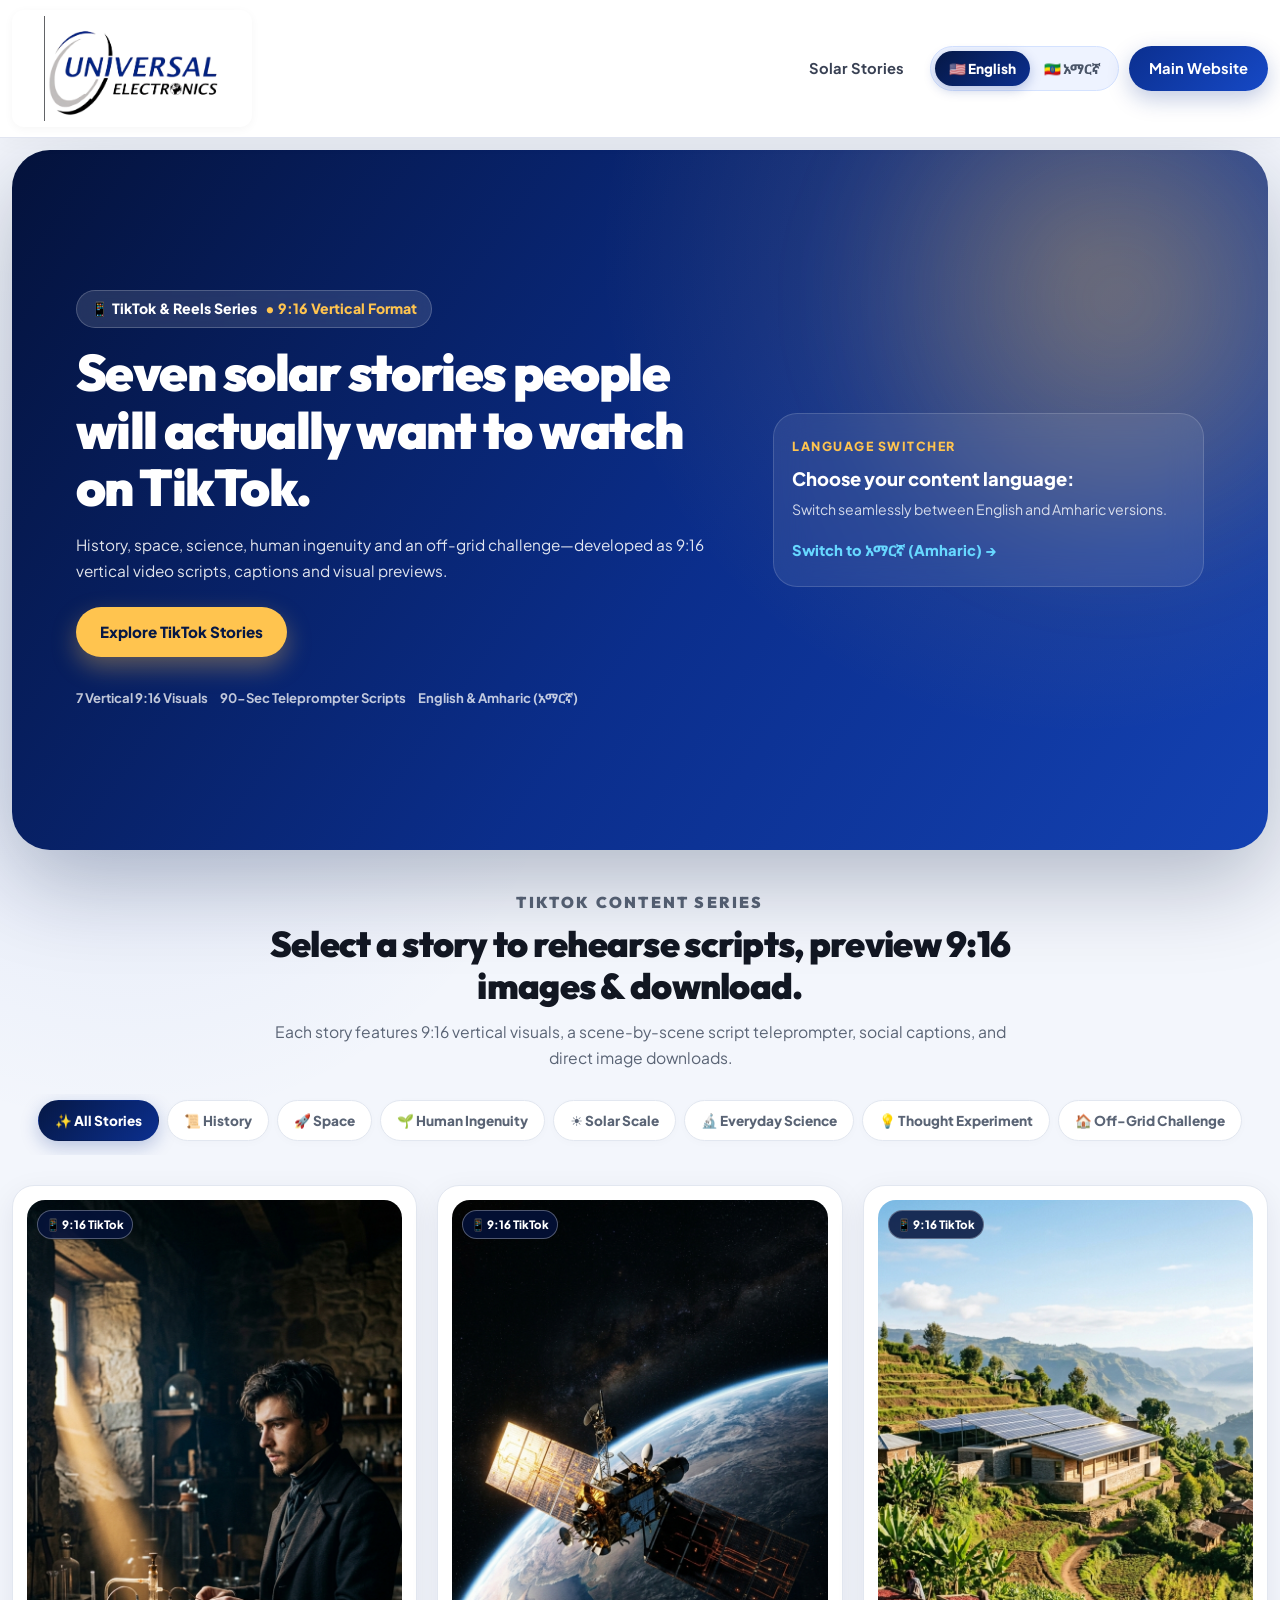
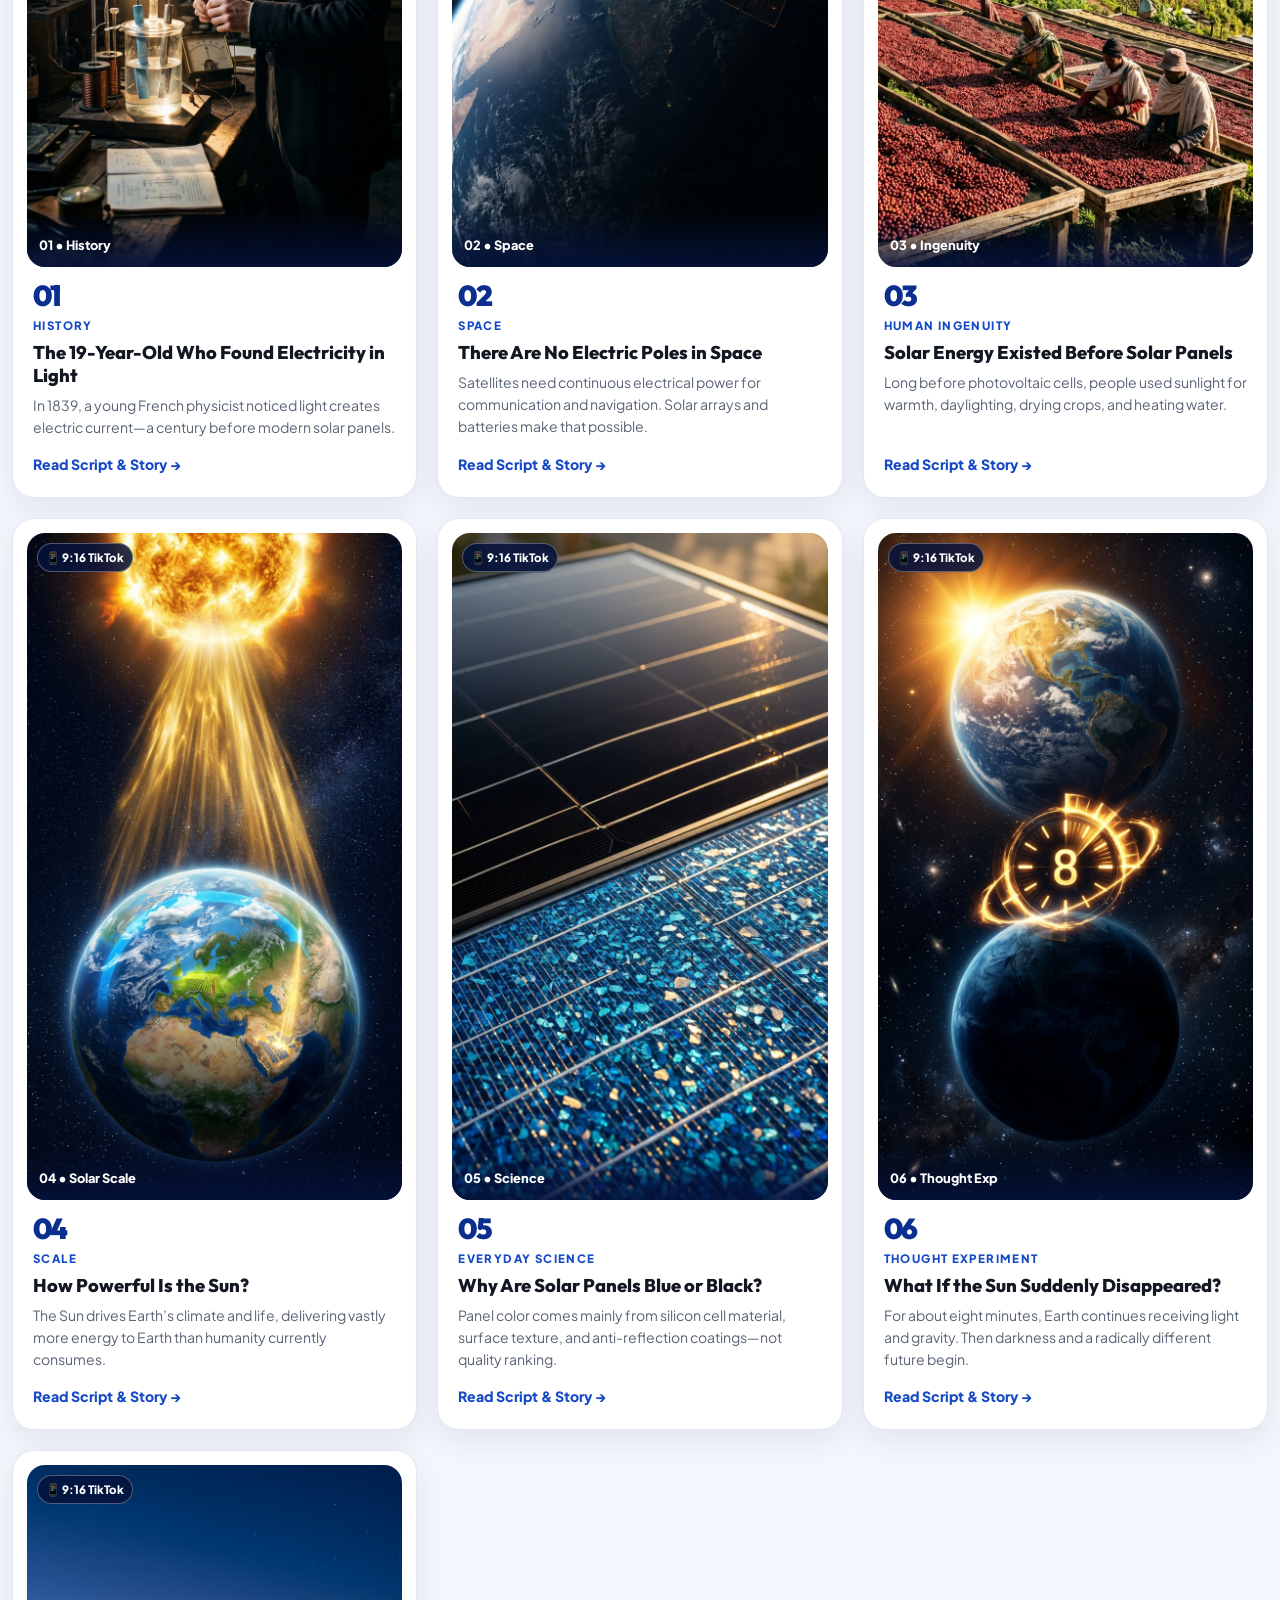
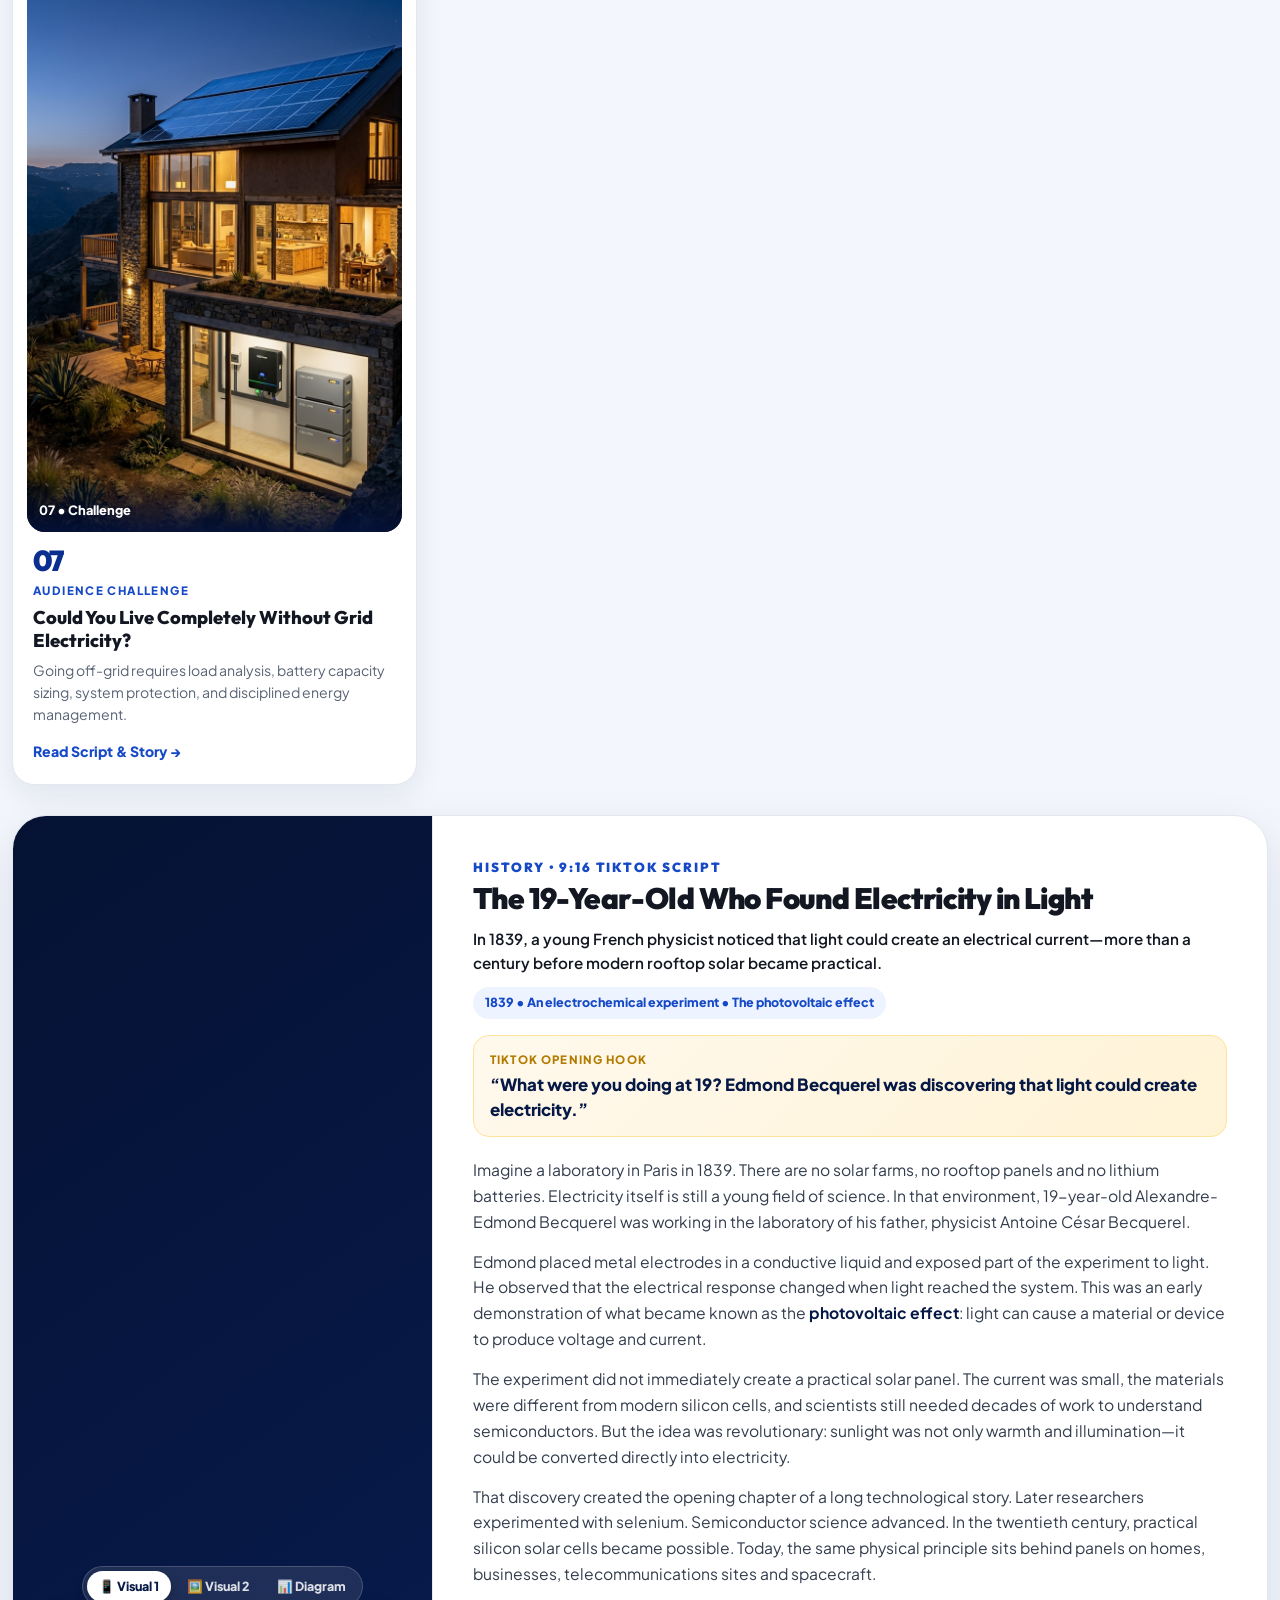
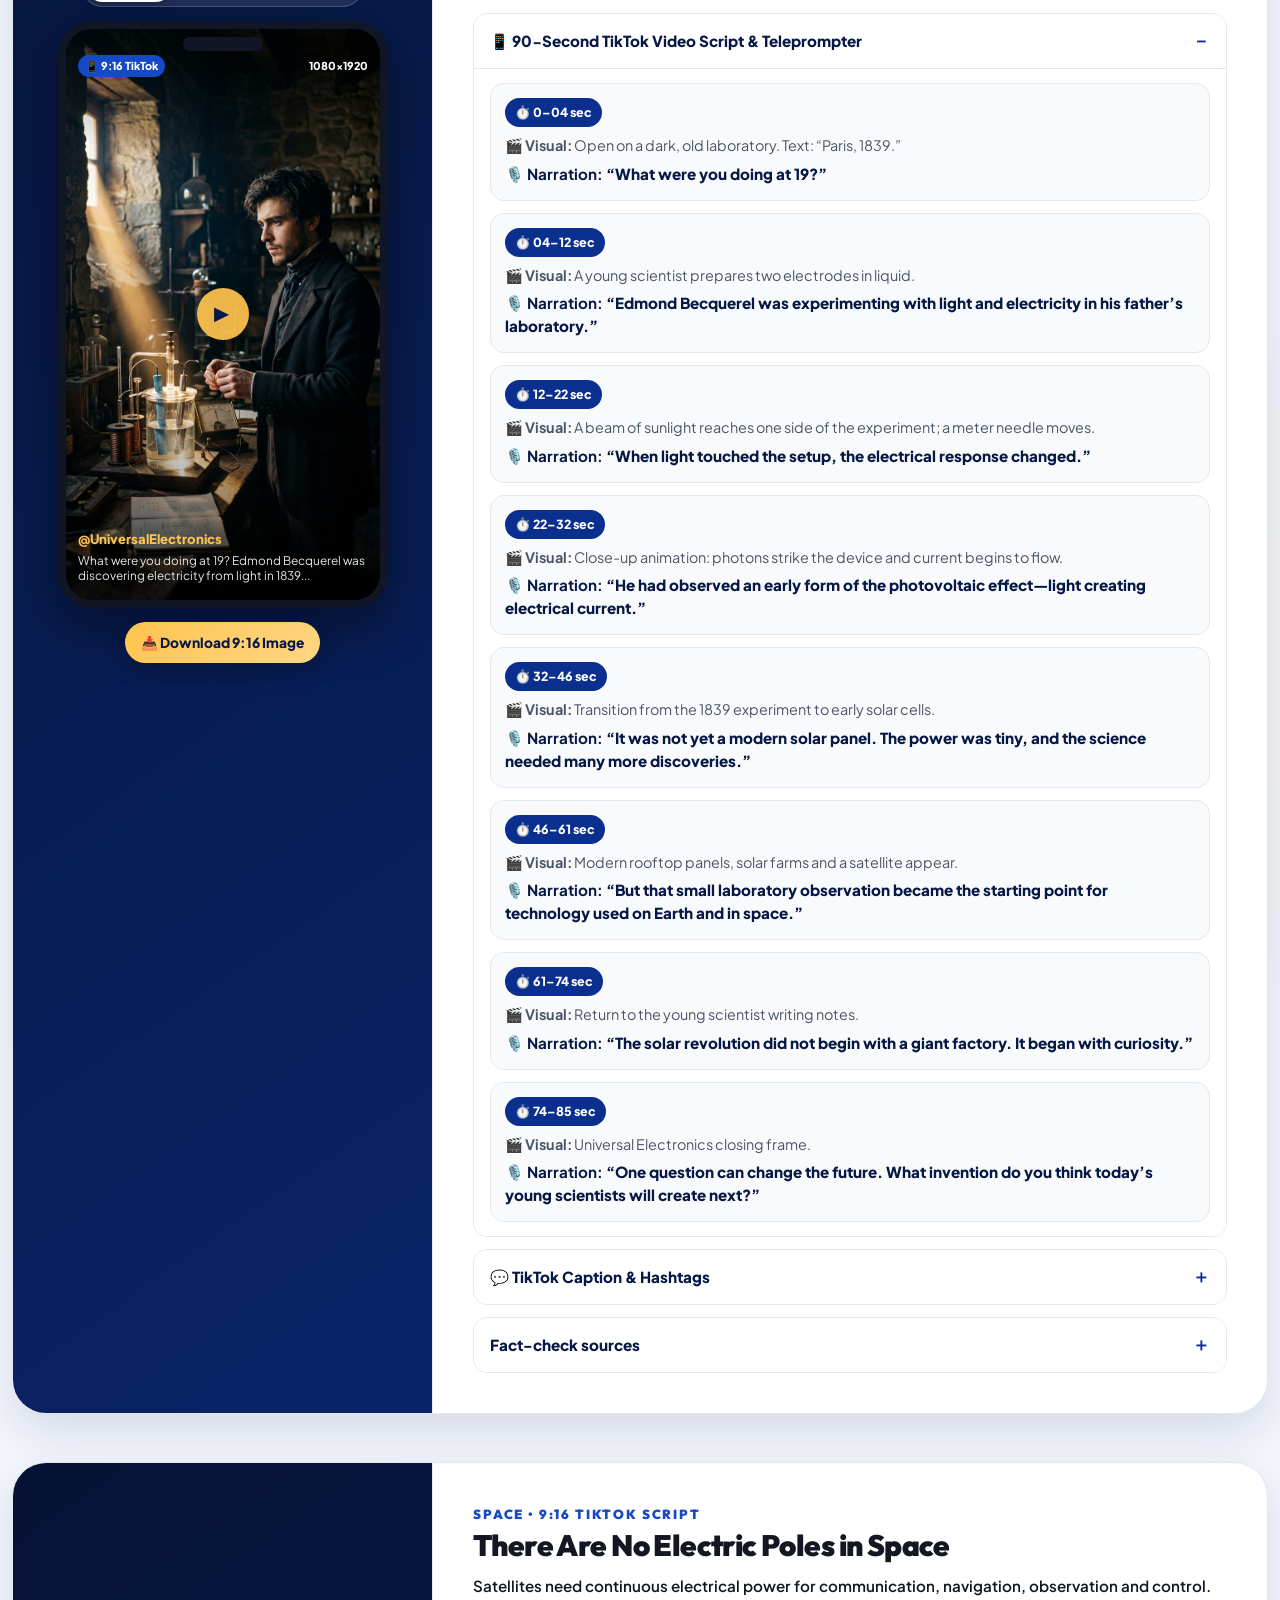
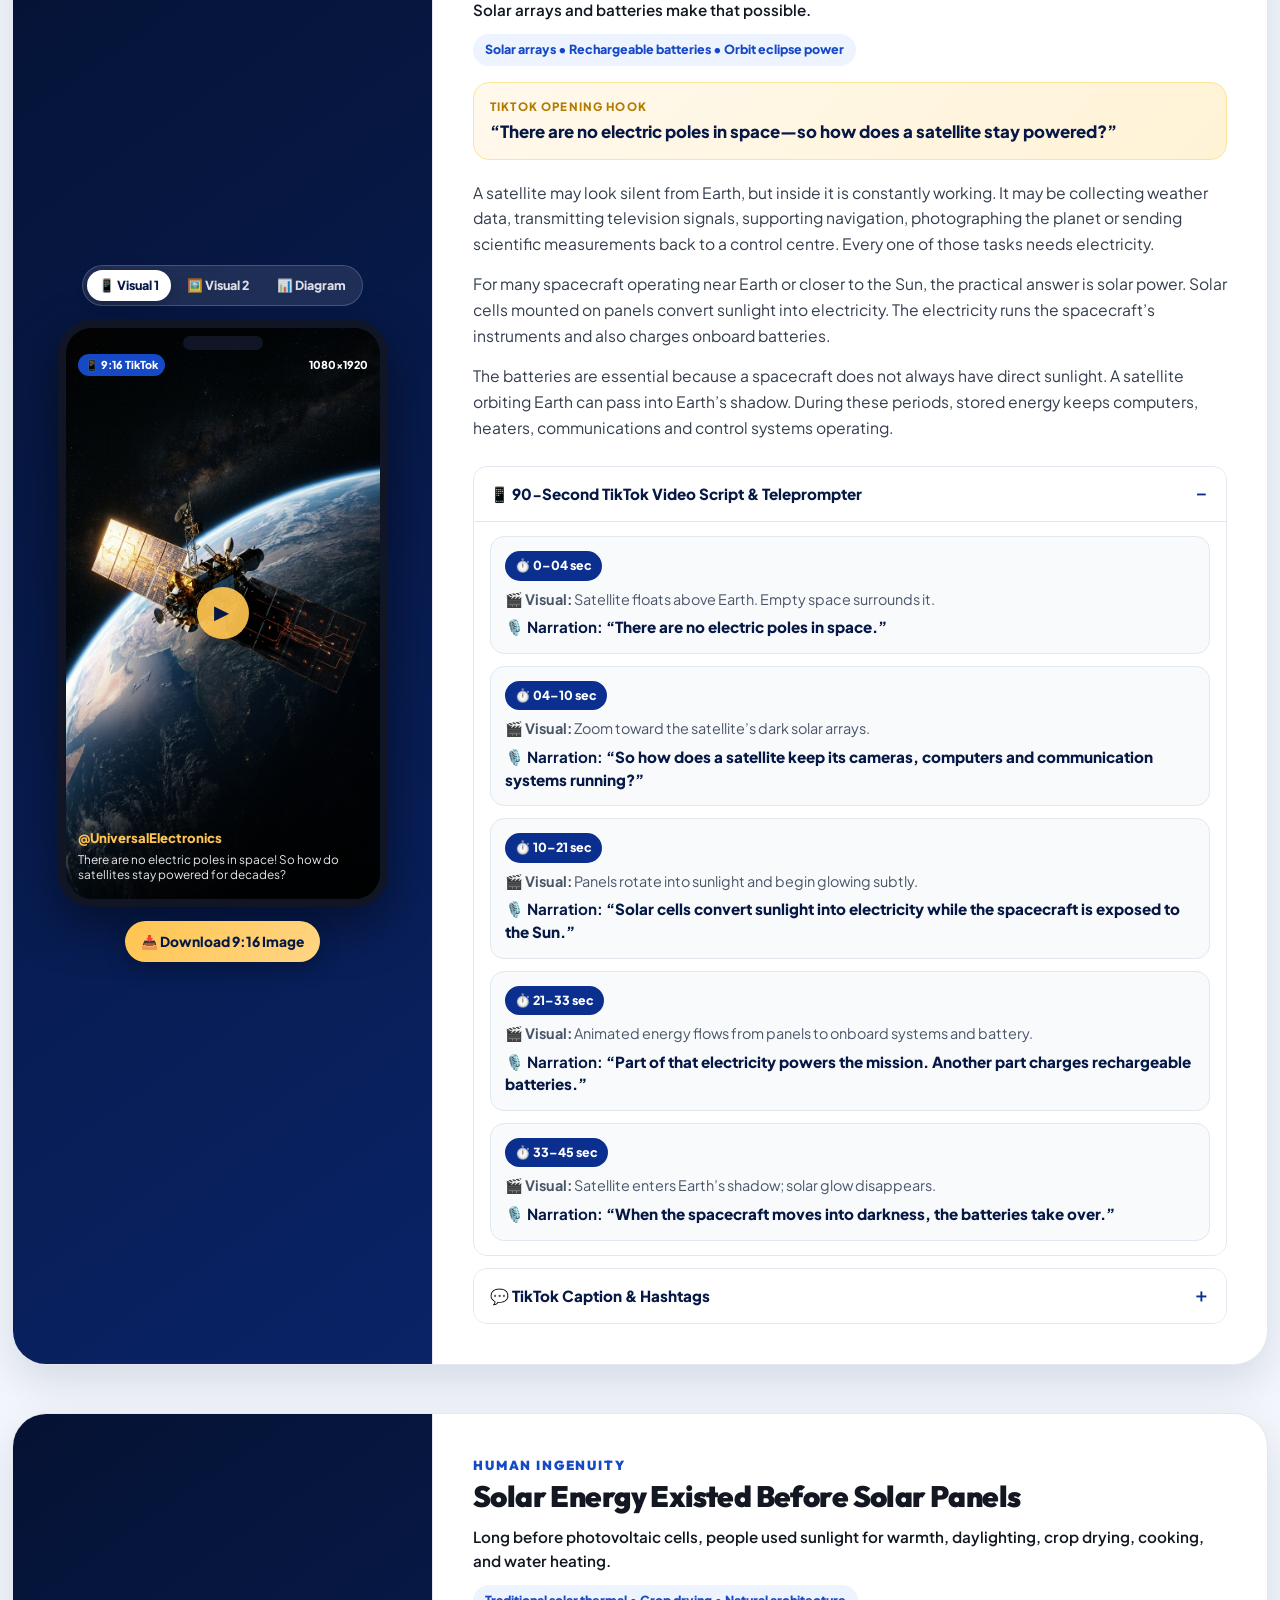
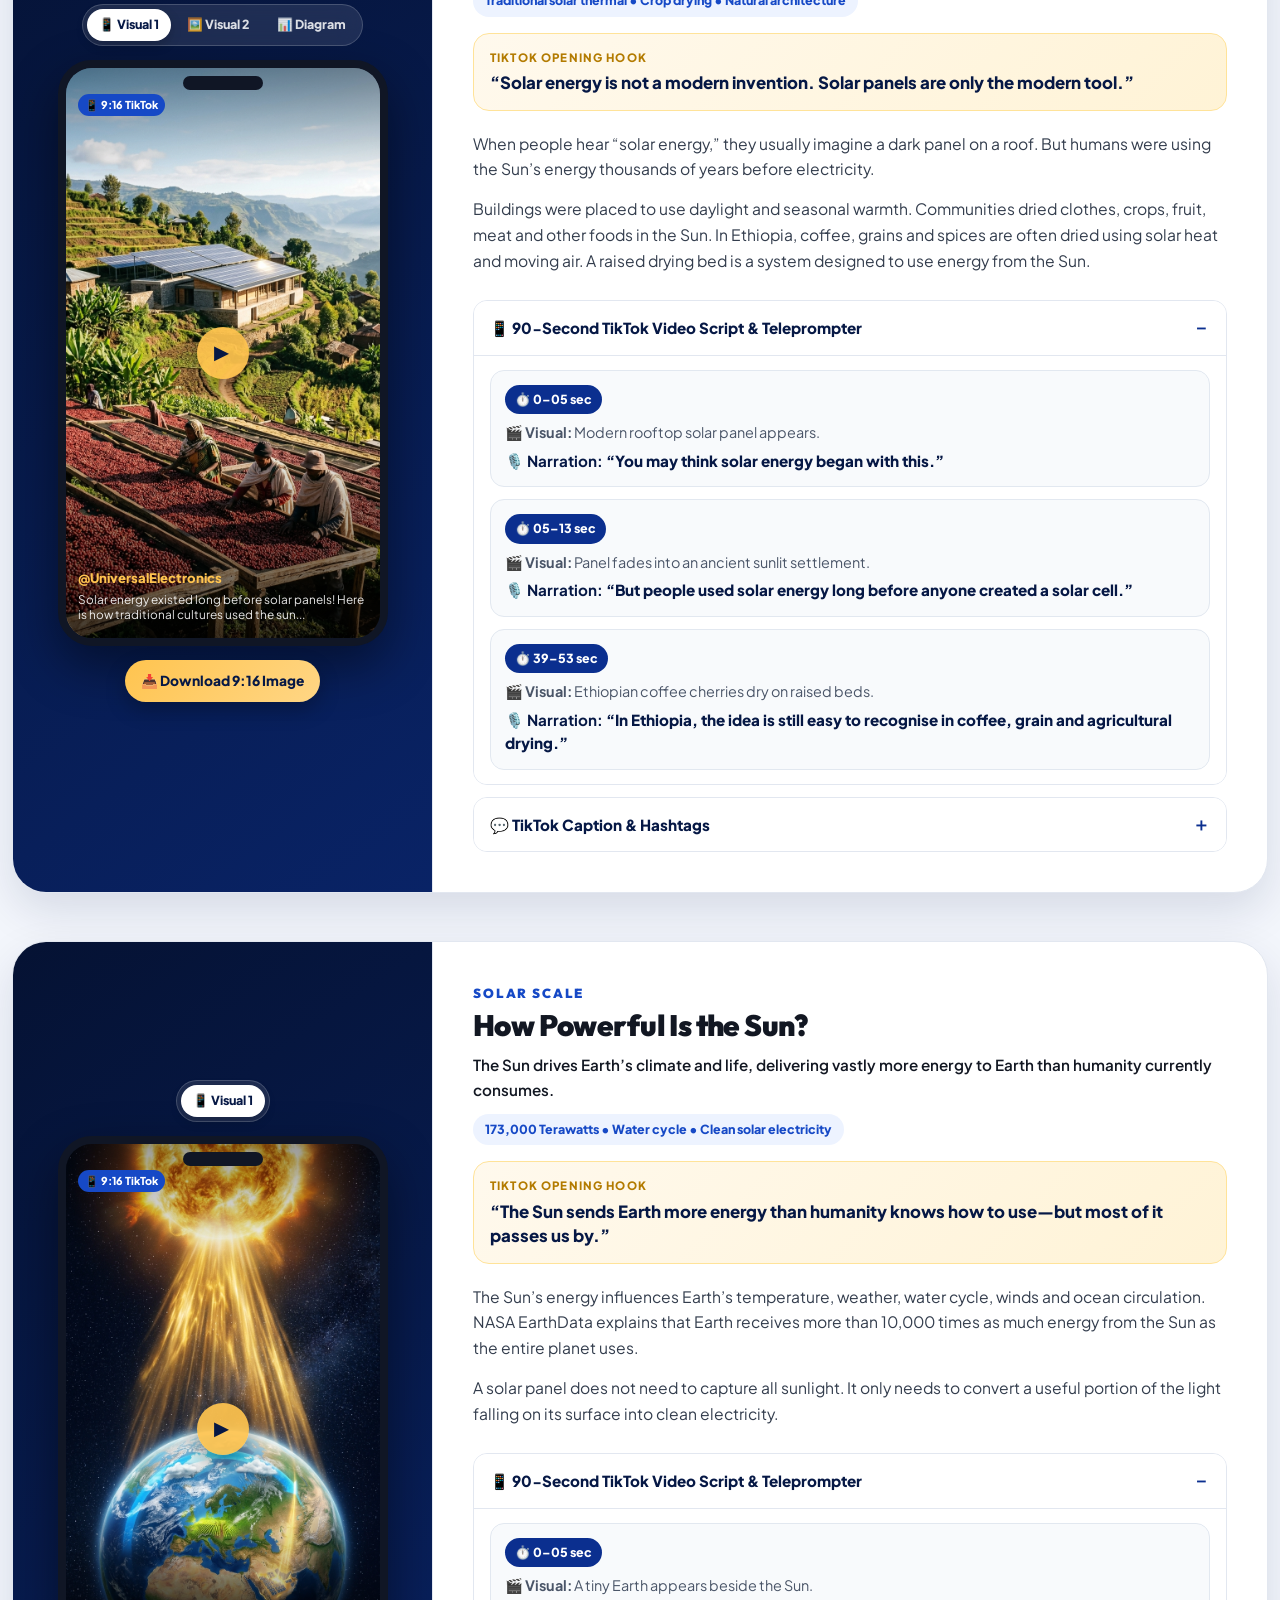
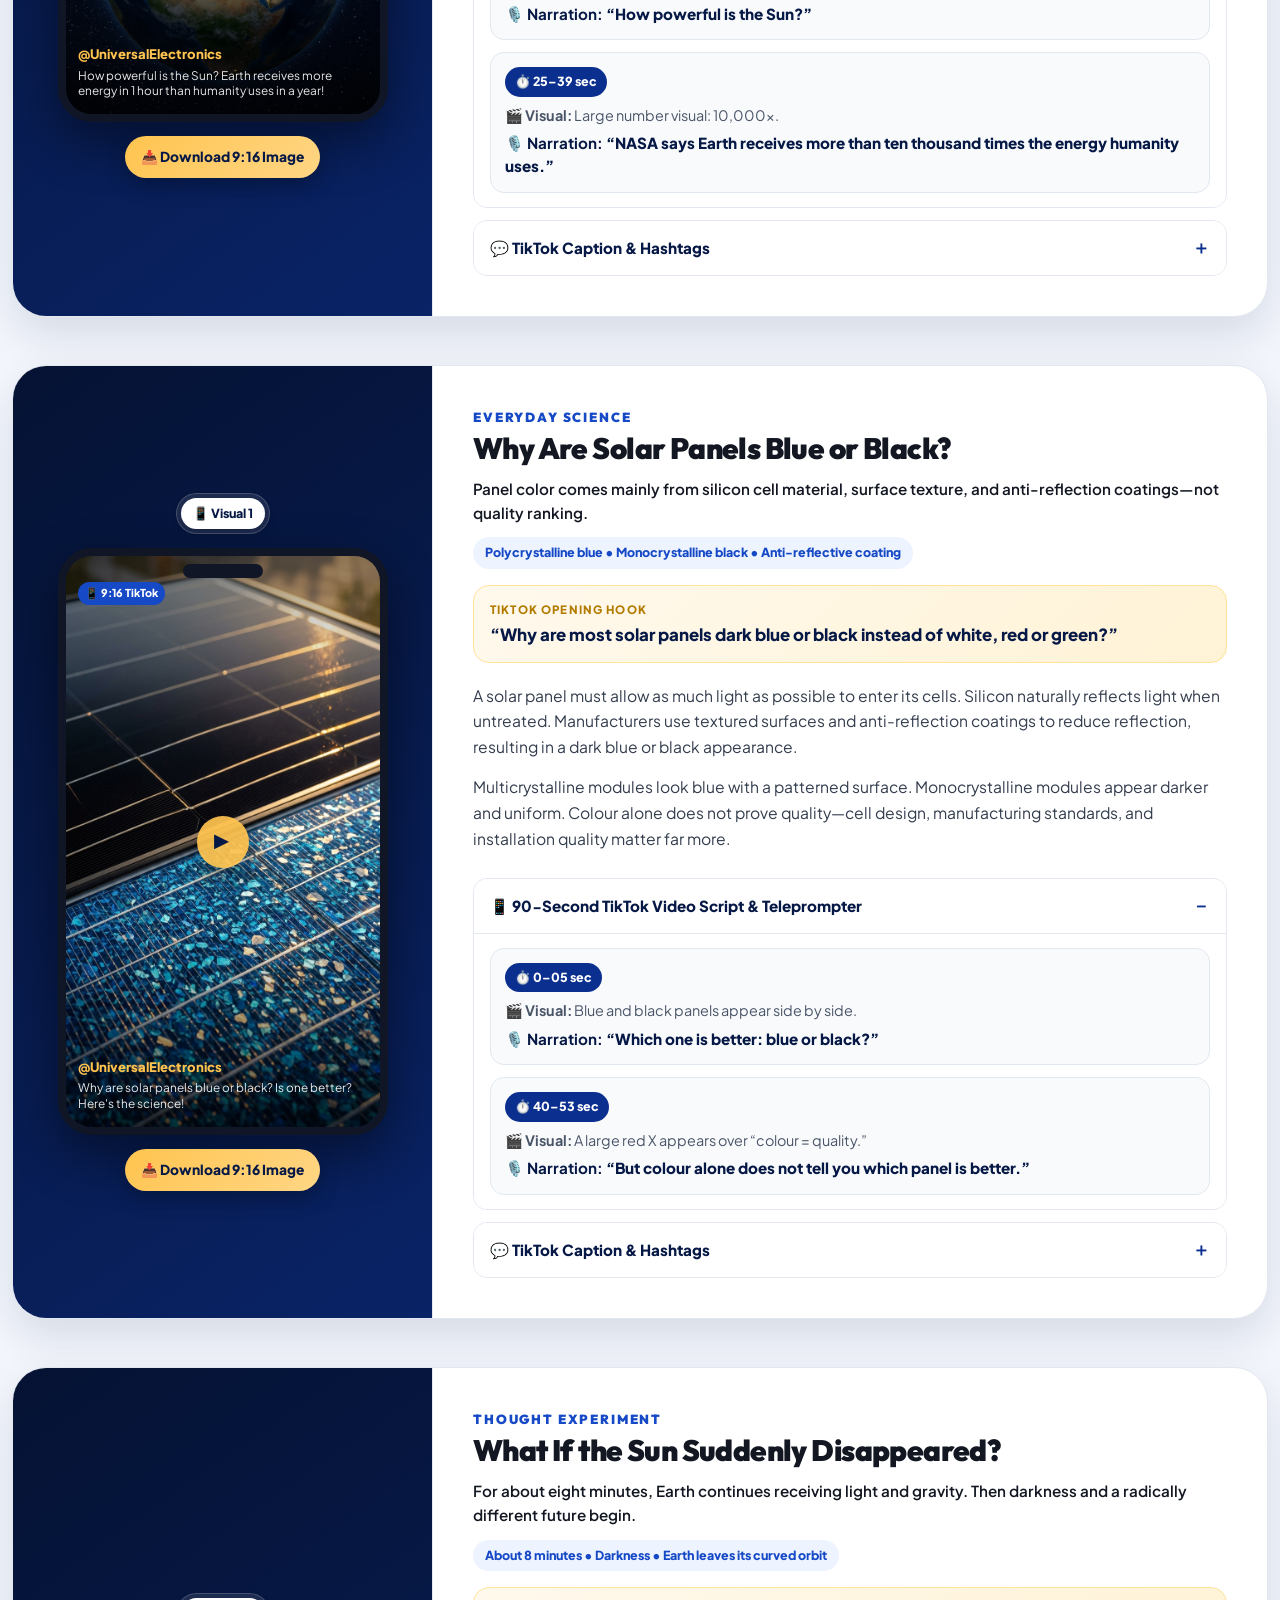
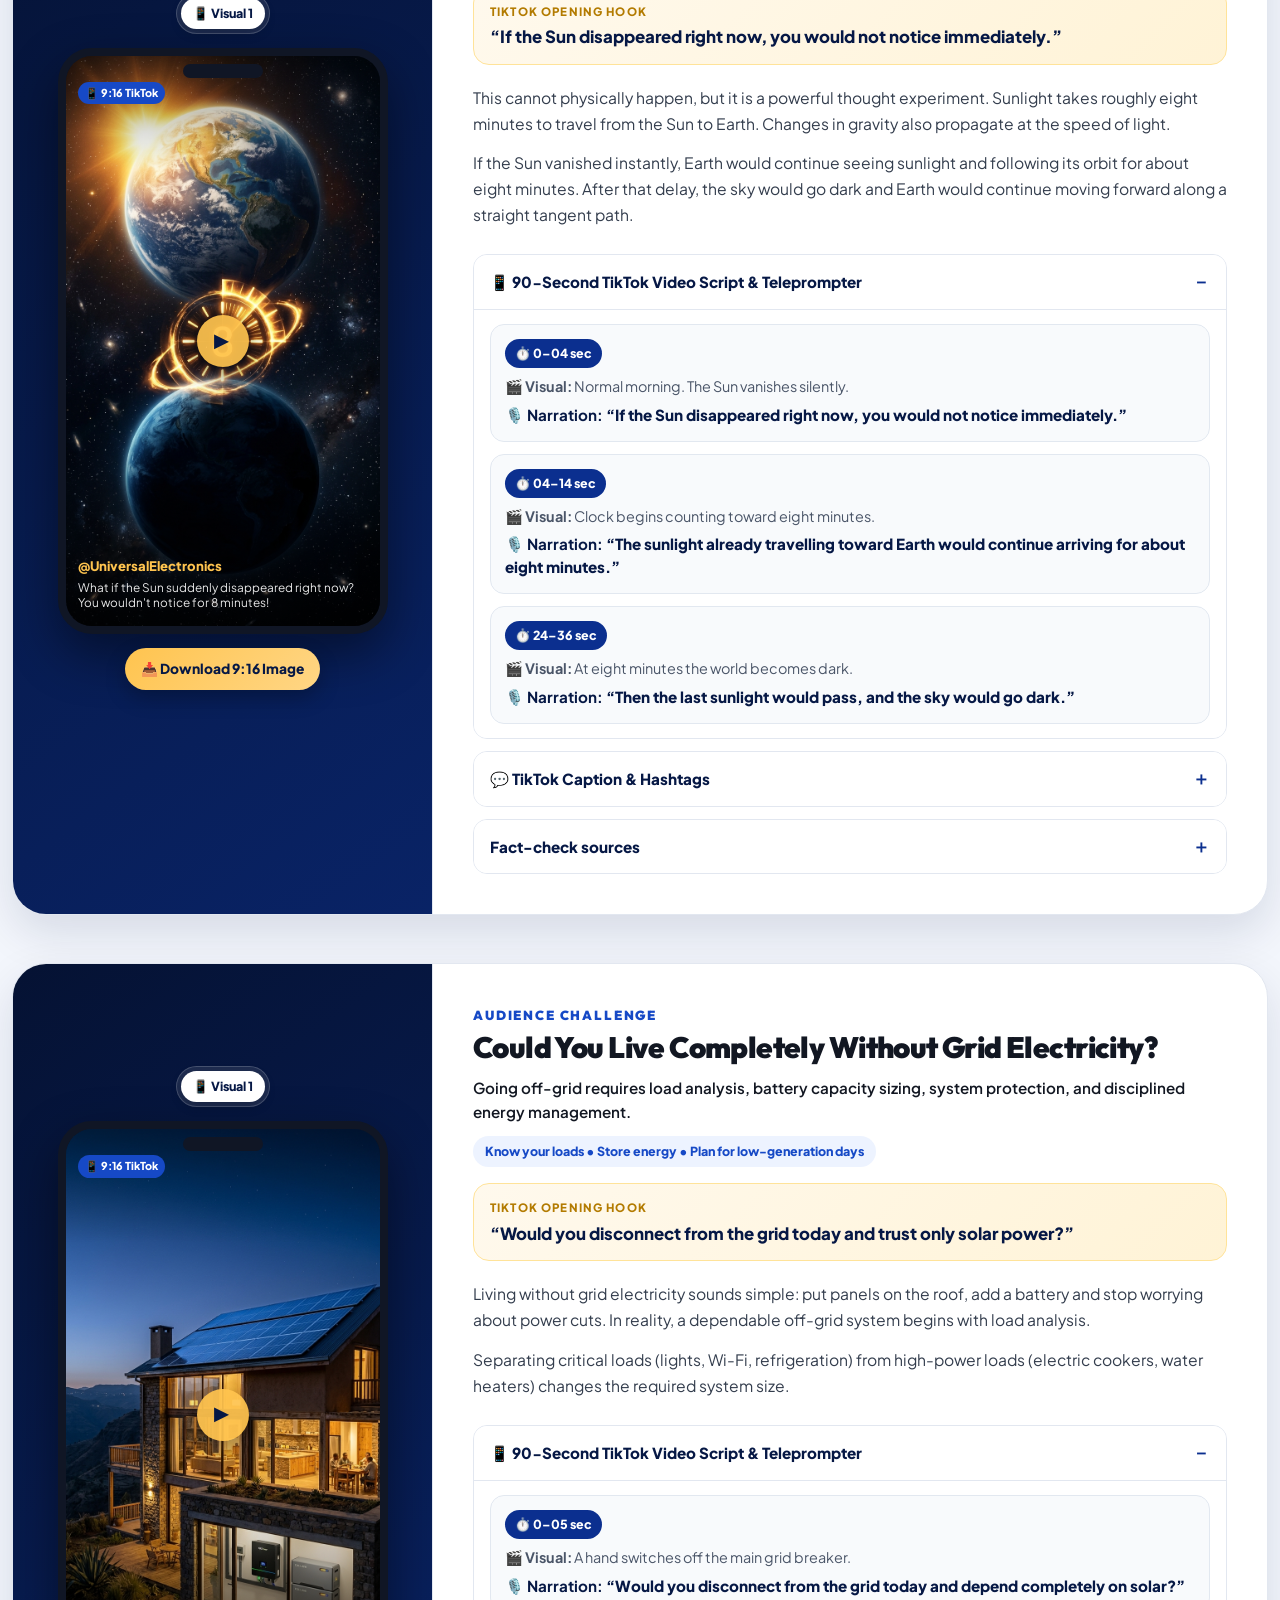
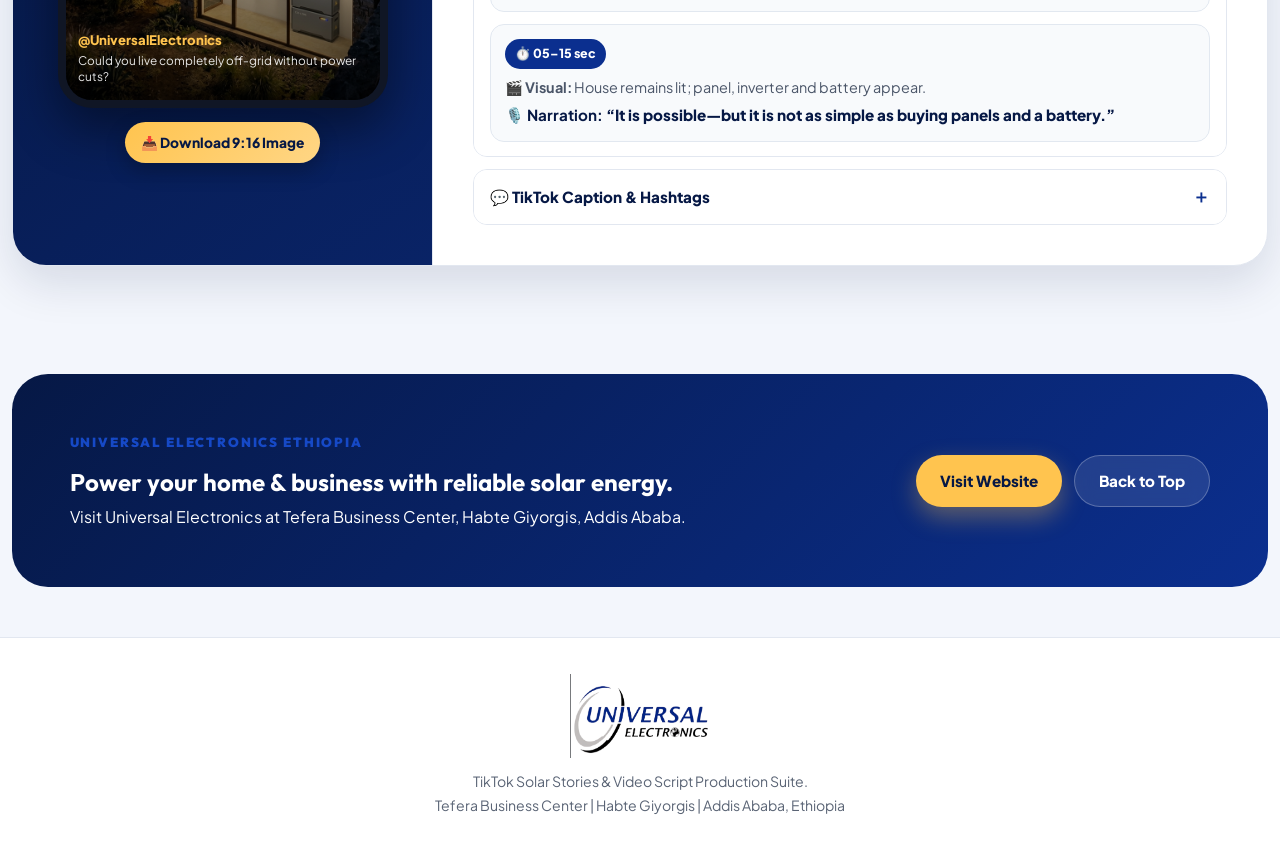
==== commit e4500788: "Replace squished HTML script tables with mobile step cards, remove all AI prompt sections, and perfe" ====
--- a/index.html
+++ b/index.html
@@ -3,8 +3,8 @@
 <head>
   <meta charset="utf-8">
   <meta name="viewport" content="width=device-width, initial-scale=1">
-  <meta name="description" content="Seven interesting TikTok & Reels solar stories, 90-second video scripts, 9:16 vertical AI image prompts from Universal Electronics Ethiopia.">
-  <title>TikTok Solar Stories & 9:16 Prompts | Universal Electronics Ethiopia</title>
+  <meta name="description" content="Seven interesting TikTok & Reels solar stories, 90-second video scripts, ready social media captions from Universal Electronics Ethiopia.">
+  <title>TikTok Solar Stories & Video Scripts | Universal Electronics Ethiopia</title>
   <link rel="icon" href="assets/favicon.svg" type="image/svg+xml">
   <link rel="preconnect" href="https://fonts.googleapis.com">
   <link rel="preconnect" href="https://fonts.gstatic.com" crossorigin>
@@ -39,12 +39,12 @@
           <span class="accent">• 9:16 Vertical Format</span>
         </div>
         <h1>Seven solar stories people will actually want to watch on TikTok.</h1>
-        <p class="hero-copy">History, space, science, human ingenuity and an off-grid challenge—developed as 9:16 vertical video scripts, captions and production-grade Midjourney & DALL-E image prompts.</p>
+        <p class="hero-copy">History, space, science, human ingenuity and an off-grid challenge—developed as 9:16 vertical video scripts, captions and visual previews.</p>
         <div class="hero-actions">
           <a class="button light" href="#stories">Explore TikTok Stories</a>
         </div>
         <div class="hero-meta">
-          <span>21 Vertical 9:16 AI Visuals</span>
+          <span>7 Vertical 9:16 Visuals</span>
           <span>90-Sec Teleprompter Scripts</span>
           <span>English & Amharic (አማርኛ)</span>
         </div>
@@ -62,7 +62,7 @@
       <div class="section-heading">
         <p class="kicker">TikTok Content Series</p>
         <h2>Select a story to rehearse scripts, preview 9:16 images & download.</h2>
-        <p>Each story features photorealistic 9:16 vertical AI visuals, a scene-by-scene script teleprompter, social captions, hashtags, and direct image downloads.</p>
+        <p>Each story features 9:16 vertical visuals, a scene-by-scene script teleprompter, social captions, and direct image downloads.</p>
       </div>
 
       <!-- Category Filter Bar -->
@@ -89,7 +89,7 @@
           <span class="card-tag">History</span>
           <h3>The 19-Year-Old Who Found Electricity in Light</h3>
           <p>In 1839, a young French physicist noticed light creates electric current—a century before modern solar panels.</p>
-          <span class="card-link">Read Script & Prompts →</span>
+          <span class="card-link">Read Script & Story →</span>
         </a>
 
         <a class="story-card" href="#space" data-category="space">
@@ -102,7 +102,7 @@
           <span class="card-tag">Space</span>
           <h3>There Are No Electric Poles in Space</h3>
           <p>Satellites need continuous electrical power for communication and navigation. Solar arrays and batteries make that possible.</p>
-          <span class="card-link">Read Script & Prompts →</span>
+          <span class="card-link">Read Script & Story →</span>
         </a>
 
         <a class="story-card" href="#before-panels" data-category="ingenuity">
@@ -115,7 +115,7 @@
           <span class="card-tag">Human ingenuity</span>
           <h3>Solar Energy Existed Before Solar Panels</h3>
           <p>Long before photovoltaic cells, people used sunlight for warmth, daylighting, drying crops, and heating water.</p>
-          <span class="card-link">Read Script & Prompts →</span>
+          <span class="card-link">Read Script & Story →</span>
         </a>
 
         <a class="story-card" href="#sun-power" data-category="scale">
@@ -128,7 +128,7 @@
           <span class="card-tag">Scale</span>
           <h3>How Powerful Is the Sun?</h3>
           <p>The Sun drives Earth’s climate and life, delivering vastly more energy to Earth than humanity currently consumes.</p>
-          <span class="card-link">Read Script & Prompts →</span>
+          <span class="card-link">Read Script & Story →</span>
         </a>
 
         <a class="story-card" href="#panel-colour" data-category="science">
@@ -141,7 +141,7 @@
           <span class="card-tag">Everyday science</span>
           <h3>Why Are Solar Panels Blue or Black?</h3>
           <p>Panel color comes mainly from silicon cell material, surface texture, and anti-reflection coatings—not quality ranking.</p>
-          <span class="card-link">Read Script & Prompts →</span>
+          <span class="card-link">Read Script & Story →</span>
         </a>
 
         <a class="story-card" href="#sun-disappears" data-category="thought">
@@ -154,7 +154,7 @@
           <span class="card-tag">Thought experiment</span>
           <h3>What If the Sun Suddenly Disappeared?</h3>
           <p>For about eight minutes, Earth continues receiving light and gravity. Then darkness and a radically different future begin.</p>
-          <span class="card-link">Read Script & Prompts →</span>
+          <span class="card-link">Read Script & Story →</span>
         </a>
 
         <a class="story-card" href="#off-grid" data-category="offgrid">
@@ -167,12 +167,12 @@
           <span class="card-tag">Audience challenge</span>
           <h3>Could You Live Completely Without Grid Electricity?</h3>
           <p>Going off-grid requires load analysis, battery capacity sizing, system protection, and disciplined energy management.</p>
-          <span class="card-link">Read Script & Prompts →</span>
+          <span class="card-link">Read Script & Story →</span>
         </a>
       </div>
     </section>
 
-    <!-- Story Stack with Full Content for All 7 Stories -->
+    <!-- Story Stack with Mobile-Optimized Scripts (NO Prompts) -->
     <div class="story-stack">
       
       <!-- Story 01 -->
@@ -216,51 +216,53 @@
             <p>Edmond placed metal electrodes in a conductive liquid and exposed part of the experiment to light. He observed that the electrical response changed when light reached the system. This was an early demonstration of what became known as the <strong>photovoltaic effect</strong>: light can cause a material or device to produce voltage and current.</p>
             <p>The experiment did not immediately create a practical solar panel. The current was small, the materials were different from modern silicon cells, and scientists still needed decades of work to understand semiconductors. But the idea was revolutionary: sunlight was not only warmth and illumination—it could be converted directly into electricity.</p>
             <p>That discovery created the opening chapter of a long technological story. Later researchers experimented with selenium. Semiconductor science advanced. In the twentieth century, practical silicon solar cells became possible. Today, the same physical principle sits behind panels on homes, businesses, telecommunications sites and spacecraft.</p>
-            <p>The most interesting lesson is not only scientific. Becquerel did not begin with a finished product. He noticed a small effect, asked why it happened and documented it. Modern solar technology grew from that curiosity.</p>
           </div>
 
           <details open>
             <summary>📱 90-Second TikTok Video Script & Teleprompter</summary>
-            <div class="details-content table-wrap">
-              <table>
-                <thead><tr><th>Timing</th><th>Visual direction</th><th>Narration</th></tr></thead>
-                <tbody>
-                  <tr><td>0–04 sec</td><td>Open on a dark, old laboratory. Text: “Paris, 1839.”</td><td>What were you doing at 19?</td></tr>
-                  <tr><td>04–12 sec</td><td>A young scientist prepares two electrodes in liquid.</td><td>Edmond Becquerel was experimenting with light and electricity in his father’s laboratory.</td></tr>
-                  <tr><td>12–22 sec</td><td>A beam of sunlight reaches one side of the experiment; a meter needle moves.</td><td>When light touched the setup, the electrical response changed.</td></tr>
-                  <tr><td>22–32 sec</td><td>Close-up animation: photons strike the device and current begins to flow.</td><td>He had observed an early form of the photovoltaic effect—light creating electrical current.</td></tr>
-                  <tr><td>32–46 sec</td><td>Transition from the 1839 experiment to early solar cells.</td><td>It was not yet a modern solar panel. The power was tiny, and the science needed many more discoveries.</td></tr>
-                  <tr><td>46–61 sec</td><td>Modern rooftop panels, solar farms and a satellite appear.</td><td>But that small laboratory observation became the starting point for technology used on Earth and in space.</td></tr>
-                  <tr><td>61–74 sec</td><td>Return to the young scientist writing notes.</td><td>The solar revolution did not begin with a giant factory. It began with curiosity.</td></tr>
-                  <tr><td>74–85 sec</td><td>Universal Electronics closing frame.</td><td>One question can change the future. What invention do you think today’s young scientists will create next?</td></tr>
-                </tbody>
-              </table>
-            </div>
-          </details>
-
-          <details>
-            <summary>🎨 TikTok 9:16 Midjourney & DALL-E Image Prompts</summary>
-            <div class="details-content">
-              <ol class="prompt-list">
-                <li>
-                  <span class="format-badge">Image 1 (TikTok Hero 9:16)</span>
-                  <strong>Midjourney v6 Prompt:</strong>
-                  <p>Cinematic 1839 Paris physics laboratory in vertical 9:16 composition. A 19-year-old French scientist Edmond Becquerel stands beside an electrochemical cell with silver-blue metal electrodes. A narrow warm golden sunbeam pierces through a tall historic window, striking the solution. Deep navy shadows, warm gold highlights, 35mm lens f/1.8, documentary lighting, photorealistic, no text --ar 9:16 --v 6.0 --style raw</p>
-                  <button class="copy-btn" data-copy="Cinematic 1839 Paris physics laboratory in vertical 9:16 composition. A 19-year-old French scientist Edmond Becquerel stands beside an electrochemical cell with silver-blue metal electrodes. A narrow warm golden sunbeam pierces through a tall historic window, striking the solution. Deep navy shadows, warm gold highlights, 35mm lens f/1.8, documentary lighting, photorealistic, no text --ar 9:16 --v 6.0 --style raw">Copy Prompt</button>
-                </li>
-                <li>
-                  <span class="format-badge">Image 2 (Vertical Split Poster 9:16)</span>
-                  <strong>Midjourney v6 Prompt:</strong>
-                  <p>Vertical split social-media visual. Lower third shows 19th-century lab discovering electricity from light. Upper section transitions into modern rooftop solar panels catching sunlight. Golden energy beam connects eras across deep navy blue background, no text --ar 9:16 --v 6.0</p>
-                  <button class="copy-btn" data-copy="Vertical split social-media visual. Lower third shows 19th-century lab discovering electricity from light. Upper section transitions into modern rooftop solar panels catching sunlight. Golden energy beam connects eras across deep navy blue background, no text --ar 9:16 --v 6.0">Copy Prompt</button>
-                </li>
-                <li>
-                  <span class="format-badge">Image 3 (Technical Diagram 9:16)</span>
-                  <strong>Midjourney v6 Prompt:</strong>
-                  <p>Clean 9:16 vertical vector infographic illustration. Top shows sunlight rays striking silver electrodes inside clear glass jar with electrolyte solution. Simple glowing gold energy arrows flow to digital ammeter showing current flow. Deep navy blue background, yellow vector lines --ar 9:16 --v 6.0</p>
-                  <button class="copy-btn" data-copy="Clean 9:16 vertical vector infographic illustration. Top shows sunlight rays striking silver electrodes inside clear glass jar with electrolyte solution. Simple glowing gold energy arrows flow to digital ammeter showing current flow. Deep navy blue background, yellow vector lines --ar 9:16 --v 6.0">Copy Prompt</button>
-                </li>
-              </ol>
+            <div class="details-content">
+              <div class="script-steps-list">
+                <div class="script-step-card">
+                  <div class="step-badge">⏱️ 0–04 sec</div>
+                  <div class="step-visual">🎬 <strong>Visual:</strong> Open on a dark, old laboratory. Text: “Paris, 1839.”</div>
+                  <div class="step-narration">🎙️ <strong>Narration:</strong> “What were you doing at 19?”</div>
+                </div>
+                <div class="script-step-card">
+                  <div class="step-badge">⏱️ 04–12 sec</div>
+                  <div class="step-visual">🎬 <strong>Visual:</strong> A young scientist prepares two electrodes in liquid.</div>
+                  <div class="step-narration">🎙️ <strong>Narration:</strong> “Edmond Becquerel was experimenting with light and electricity in his father’s laboratory.”</div>
+                </div>
+                <div class="script-step-card">
+                  <div class="step-badge">⏱️ 12–22 sec</div>
+                  <div class="step-visual">🎬 <strong>Visual:</strong> A beam of sunlight reaches one side of the experiment; a meter needle moves.</div>
+                  <div class="step-narration">🎙️ <strong>Narration:</strong> “When light touched the setup, the electrical response changed.”</div>
+                </div>
+                <div class="script-step-card">
+                  <div class="step-badge">⏱️ 22–32 sec</div>
+                  <div class="step-visual">🎬 <strong>Visual:</strong> Close-up animation: photons strike the device and current begins to flow.</div>
+                  <div class="step-narration">🎙️ <strong>Narration:</strong> “He had observed an early form of the photovoltaic effect—light creating electrical current.”</div>
+                </div>
+                <div class="script-step-card">
+                  <div class="step-badge">⏱️ 32–46 sec</div>
+                  <div class="step-visual">🎬 <strong>Visual:</strong> Transition from the 1839 experiment to early solar cells.</div>
+                  <div class="step-narration">🎙️ <strong>Narration:</strong> “It was not yet a modern solar panel. The power was tiny, and the science needed many more discoveries.”</div>
+                </div>
+                <div class="script-step-card">
+                  <div class="step-badge">⏱️ 46–61 sec</div>
+                  <div class="step-visual">🎬 <strong>Visual:</strong> Modern rooftop panels, solar farms and a satellite appear.</div>
+                  <div class="step-narration">🎙️ <strong>Narration:</strong> “But that small laboratory observation became the starting point for technology used on Earth and in space.”</div>
+                </div>
+                <div class="script-step-card">
+                  <div class="step-badge">⏱️ 61–74 sec</div>
+                  <div class="step-visual">🎬 <strong>Visual:</strong> Return to the young scientist writing notes.</div>
+                  <div class="step-narration">🎙️ <strong>Narration:</strong> “The solar revolution did not begin with a giant factory. It began with curiosity.”</div>
+                </div>
+                <div class="script-step-card">
+                  <div class="step-badge">⏱️ 74–85 sec</div>
+                  <div class="step-visual">🎬 <strong>Visual:</strong> Universal Electronics closing frame.</div>
+                  <div class="step-narration">🎙️ <strong>Narration:</strong> “One question can change the future. What invention do you think today’s young scientists will create next?”</div>
+                </div>
+              </div>
             </div>
           </details>
 
@@ -321,36 +323,38 @@
             <p>A satellite may look silent from Earth, but inside it is constantly working. It may be collecting weather data, transmitting television signals, supporting navigation, photographing the planet or sending scientific measurements back to a control centre. Every one of those tasks needs electricity.</p>
             <p>For many spacecraft operating near Earth or closer to the Sun, the practical answer is solar power. Solar cells mounted on panels convert sunlight into electricity. The electricity runs the spacecraft’s instruments and also charges onboard batteries.</p>
             <p>The batteries are essential because a spacecraft does not always have direct sunlight. A satellite orbiting Earth can pass into Earth’s shadow. During these periods, stored energy keeps computers, heaters, communications and control systems operating.</p>
-            <p>This is similar to a well-designed solar backup system on Earth: panels generate electricity when light is available, while batteries provide energy when generation is insufficient.</p>
           </div>
 
           <details open>
             <summary>📱 90-Second TikTok Video Script & Teleprompter</summary>
-            <div class="details-content table-wrap">
-              <table>
-                <thead><tr><th>Timing</th><th>Visual direction</th><th>Narration</th></tr></thead>
-                <tbody>
-                  <tr><td>0–04 sec</td><td>Satellite floats above Earth. Empty space surrounds it.</td><td>There are no electric poles in space.</td></tr>
-                  <tr><td>04–10 sec</td><td>Zoom toward the satellite’s dark solar arrays.</td><td>So how does a satellite keep its cameras, computers and communication systems running?</td></tr>
-                  <tr><td>10–21 sec</td><td>Panels rotate into sunlight and begin glowing subtly.</td><td>Solar cells convert sunlight into electricity while the spacecraft is exposed to the Sun.</td></tr>
-                  <tr><td>21–33 sec</td><td>Animated energy flows from panels to onboard systems and battery.</td><td>Part of that electricity powers the mission. Another part charges rechargeable batteries.</td></tr>
-                  <tr><td>33–45 sec</td><td>Satellite enters Earth’s shadow; solar glow disappears.</td><td>When the spacecraft moves into darkness, the batteries take over.</td></tr>
-                  <tr><td>45–59 sec</td><td>Communication, thermal control and guidance stay active.</td><td>That stored energy can keep critical systems operating until sunlight returns.</td></tr>
-                  <tr><td>59–72 sec</td><td>Match cut to a home or office solar-plus-battery system.</td><td>The environment is different, but the principle is familiar: generate, store and use energy when it is needed.</td></tr>
-                  <tr><td>72–84 sec</td><td>Earth and satellite wide shot.</td><td>If solar can support technology in space, imagine what a correctly designed system can do on Earth.</td></tr>
-                </tbody>
-              </table>
-            </div>
-          </details>
-
-          <details>
-            <summary>🎨 TikTok 9:16 Midjourney & DALL-E Image Prompts</summary>
-            <div class="details-content">
-              <ol class="prompt-list">
-                <li><strong>Image 1 (9:16 Hero)</strong><p>Photorealistic communications satellite orbiting in space above planet Earth in 9:16 portrait orientation. Large, vibrant golden solar panel arrays extend outwards, catching direct intense sunlight. Deep navy space --ar 9:16 --v 6.0 --style raw</p><button class="copy-btn" data-copy="Photorealistic communications satellite orbiting in space above planet Earth in 9:16 portrait orientation. Large, vibrant golden solar panel arrays extend outwards, catching direct intense sunlight. Deep navy space --ar 9:16 --v 6.0 --style raw">Copy Prompt</button></li>
-                <li><strong>Image 2 (9:16 Shadow Visual)</strong><p>Vertical cinematic sequence visualization. Satellite moving from bright orbital sunbeams into Earth’s dark shadow. Glowing golden energy path traces into battery --ar 9:16 --v 6.0</p><button class="copy-btn" data-copy="Vertical cinematic sequence visualization. Satellite moving from bright orbital sunbeams into Earth’s dark shadow. Glowing golden energy path traces into battery --ar 9:16 --v 6.0">Copy Prompt</button></li>
-                <li><strong>Image 3 (9:16 Diagram)</strong><p>Clean 9:16 vertical infographic. Top icon: Sun. Middle icon: Satellite solar array. Lower icon: Battery storage and instruments glowing with power --ar 9:16 --v 6.0</p><button class="copy-btn" data-copy="Clean 9:16 vertical infographic. Top icon: Sun. Middle icon: Satellite solar array. Lower icon: Battery storage and instruments glowing with power --ar 9:16 --v 6.0">Copy Prompt</button></li>
-              </ol>
+            <div class="details-content">
+              <div class="script-steps-list">
+                <div class="script-step-card">
+                  <div class="step-badge">⏱️ 0–04 sec</div>
+                  <div class="step-visual">🎬 <strong>Visual:</strong> Satellite floats above Earth. Empty space surrounds it.</div>
+                  <div class="step-narration">🎙️ <strong>Narration:</strong> “There are no electric poles in space.”</div>
+                </div>
+                <div class="script-step-card">
+                  <div class="step-badge">⏱️ 04–10 sec</div>
+                  <div class="step-visual">🎬 <strong>Visual:</strong> Zoom toward the satellite’s dark solar arrays.</div>
+                  <div class="step-narration">🎙️ <strong>Narration:</strong> “So how does a satellite keep its cameras, computers and communication systems running?”</div>
+                </div>
+                <div class="script-step-card">
+                  <div class="step-badge">⏱️ 10–21 sec</div>
+                  <div class="step-visual">🎬 <strong>Visual:</strong> Panels rotate into sunlight and begin glowing subtly.</div>
+                  <div class="step-narration">🎙️ <strong>Narration:</strong> “Solar cells convert sunlight into electricity while the spacecraft is exposed to the Sun.”</div>
+                </div>
+                <div class="script-step-card">
+                  <div class="step-badge">⏱️ 21–33 sec</div>
+                  <div class="step-visual">🎬 <strong>Visual:</strong> Animated energy flows from panels to onboard systems and battery.</div>
+                  <div class="step-narration">🎙️ <strong>Narration:</strong> “Part of that electricity powers the mission. Another part charges rechargeable batteries.”</div>
+                </div>
+                <div class="script-step-card">
+                  <div class="step-badge">⏱️ 33–45 sec</div>
+                  <div class="step-visual">🎬 <strong>Visual:</strong> Satellite enters Earth’s shadow; solar glow disappears.</div>
+                  <div class="step-narration">🎙️ <strong>Narration:</strong> “When the spacecraft moves into darkness, the batteries take over.”</div>
+                </div>
+              </div>
             </div>
           </details>
 
@@ -400,27 +404,30 @@
           <div class="article-copy">
             <p>When people hear “solar energy,” they usually imagine a dark panel on a roof. But humans were using the Sun’s energy thousands of years before electricity.</p>
             <p>Buildings were placed to use daylight and seasonal warmth. Communities dried clothes, crops, fruit, meat and other foods in the Sun. In Ethiopia, coffee, grains and spices are often dried using solar heat and moving air. A raised drying bed is a system designed to use energy from the Sun.</p>
-            <p>Modern photovoltaic systems add a powerful new step: converting light into electricity to run lights, computers and appliances.</p>
           </div>
 
           <details open>
             <summary>📱 90-Second TikTok Video Script & Teleprompter</summary>
-            <div class="details-content table-wrap">
-              <table>
-                <thead><tr><th>Timing</th><th>Visual direction</th><th>Narration</th></tr></thead>
-                <tbody>
-                  <tr><td>0–05 sec</td><td>Modern rooftop solar panel appears.</td><td>You may think solar energy began with this.</td></tr>
-                  <tr><td>05–13 sec</td><td>Panel fades into an ancient sunlit settlement.</td><td>But people used solar energy long before anyone created a solar cell.</td></tr>
-                  <tr><td>13–26 sec</td><td>Sunlight enters a carefully oriented building.</td><td>Buildings used daylight, orientation, shade and heat-storing materials.</td></tr>
-                  <tr><td>26–39 sec</td><td>Food, grain and cloth dry in the Sun.</td><td>Communities used solar heat for drying, preservation and everyday work.</td></tr>
-                  <tr><td>39–53 sec</td><td>Ethiopian coffee cherries dry on raised beds.</td><td>In Ethiopia, the idea is still easy to recognise in coffee, grain and agricultural drying.</td></tr>
-                  <tr><td>53–66 sec</td><td>Direct sunlight transforms into an electricity-flow animation.</td><td>The difference is that modern panels convert light into electrical power.</td></tr>
-                  <tr><td>66–78 sec</td><td>Ancient techniques and modern solar appear side by side.</td><td>The tool changed. The energy source did not.</td></tr>
-                </tbody>
-              </table>
-            </div>
-          </details>
-          <details><summary>🎨 TikTok 9:16 Image Prompts</summary><div class="details-content"><p>Vertical 9:16 documentary photograph set in the Ethiopian highlands. Coffee cherries drying on beds under morning sun. Modern solar panel arrays above --ar 9:16 --v 6.0</p></div></details>
+            <div class="details-content">
+              <div class="script-steps-list">
+                <div class="script-step-card">
+                  <div class="step-badge">⏱️ 0–05 sec</div>
+                  <div class="step-visual">🎬 <strong>Visual:</strong> Modern rooftop solar panel appears.</div>
+                  <div class="step-narration">🎙️ <strong>Narration:</strong> “You may think solar energy began with this.”</div>
+                </div>
+                <div class="script-step-card">
+                  <div class="step-badge">⏱️ 05–13 sec</div>
+                  <div class="step-visual">🎬 <strong>Visual:</strong> Panel fades into an ancient sunlit settlement.</div>
+                  <div class="step-narration">🎙️ <strong>Narration:</strong> “But people used solar energy long before anyone created a solar cell.”</div>
+                </div>
+                <div class="script-step-card">
+                  <div class="step-badge">⏱️ 39–53 sec</div>
+                  <div class="step-visual">🎬 <strong>Visual:</strong> Ethiopian coffee cherries dry on raised beds.</div>
+                  <div class="step-narration">🎙️ <strong>Narration:</strong> “In Ethiopia, the idea is still easy to recognise in coffee, grain and agricultural drying.”</div>
+                </div>
+              </div>
+            </div>
+          </details>
           <details><summary>💬 TikTok Caption & Hashtags</summary><div class="details-content"><p>Solar energy did not begin with rooftop panels. People have long used sunlight for natural lighting, warmth, drying and preservation. #UniversalElectronics #SolarStory #EthiopianCoffee</p></div></details>
         </div>
       </section>
@@ -460,21 +467,21 @@
 
           <details open>
             <summary>📱 90-Second TikTok Video Script & Teleprompter</summary>
-            <div class="details-content table-wrap">
-              <table>
-                <thead><tr><th>Timing</th><th>Visual direction</th><th>Narration</th></tr></thead>
-                <tbody>
-                  <tr><td>0–05 sec</td><td>A tiny Earth appears beside the Sun.</td><td>How powerful is the Sun?</td></tr>
-                  <tr><td>05–14 sec</td><td>Energy radiates outward; Earth intercepts a small portion.</td><td>Only a tiny fraction of the Sun’s output reaches our planet.</td></tr>
-                  <tr><td>14–25 sec</td><td>Weather, clouds, oceans and plants animate across Earth.</td><td>Yet that energy helps drive climate, weather, the water cycle and plant growth.</td></tr>
-                  <tr><td>25–39 sec</td><td>Large number visual: 10,000×.</td><td>NASA says Earth receives more than ten thousand times the energy humanity uses.</td></tr>
-                  <tr><td>39–51 sec</td><td>Show clouds, night side and reflected sunlight.</td><td>We cannot capture all of it. Some is reflected, some is absorbed.</td></tr>
-                  <tr><td>51–65 sec</td><td>Solar panels convert part of incoming light.</td><td>But capturing even a useful portion can power real homes and infrastructure.</td></tr>
-                </tbody>
-              </table>
-            </div>
-          </details>
-          <details><summary>🎨 TikTok 9:16 Image Prompts</summary><div class="details-content"><p>Epic astronomical view of the Sun and Earth in vertical 9:16 format. Radiant solar power streams --ar 9:16 --v 6.0</p></div></details>
+            <div class="details-content">
+              <div class="script-steps-list">
+                <div class="script-step-card">
+                  <div class="step-badge">⏱️ 0–05 sec</div>
+                  <div class="step-visual">🎬 <strong>Visual:</strong> A tiny Earth appears beside the Sun.</div>
+                  <div class="step-narration">🎙️ <strong>Narration:</strong> “How powerful is the Sun?”</div>
+                </div>
+                <div class="script-step-card">
+                  <div class="step-badge">⏱️ 25–39 sec</div>
+                  <div class="step-visual">🎬 <strong>Visual:</strong> Large number visual: 10,000×.</div>
+                  <div class="step-narration">🎙️ <strong>Narration:</strong> “NASA says Earth receives more than ten thousand times the energy humanity uses.”</div>
+                </div>
+              </div>
+            </div>
+          </details>
           <details><summary>💬 TikTok Caption & Hashtags</summary><div class="details-content"><p>Earth receives more than 10,000 times the energy humanity uses, according to NASA EarthData. #UniversalElectronics #SolarFacts #TheSun</p></div></details>
         </div>
       </section>
@@ -514,20 +521,21 @@
 
           <details open>
             <summary>📱 90-Second TikTok Video Script & Teleprompter</summary>
-            <div class="details-content table-wrap">
-              <table>
-                <thead><tr><th>Timing</th><th>Visual direction</th><th>Narration</th></tr></thead>
-                <tbody>
-                  <tr><td>0–05 sec</td><td>Blue and black panels appear side by side.</td><td>Which one is better: blue or black?</td></tr>
-                  <tr><td>05–15 sec</td><td>White light strikes a plain silicon surface and reflects.</td><td>Solar cells need to absorb light. Reflected light cannot be converted.</td></tr>
-                  <tr><td>15–28 sec</td><td>Surface becomes textured and coated; reflection reduces.</td><td>Manufacturers use texture and anti-reflection coatings to keep more light inside.</td></tr>
-                  <tr><td>28–40 sec</td><td>Blue crystalline pattern and dark monocrystalline panel rotate.</td><td>That is one reason many panels look dark blue or black.</td></tr>
-                  <tr><td>40–53 sec</td><td>A large red X appears over “colour = quality.”</td><td>But colour alone does not tell you which panel is better.</td></tr>
-                </tbody>
-              </table>
-            </div>
-          </details>
-          <details><summary>🎨 TikTok 9:16 Image Prompts</summary><div class="details-content"><p>Studio product photography in vertical 9:16 orientation comparing two solar panel textures. --ar 9:16 --v 6.0</p></div></details>
+            <div class="details-content">
+              <div class="script-steps-list">
+                <div class="script-step-card">
+                  <div class="step-badge">⏱️ 0–05 sec</div>
+                  <div class="step-visual">🎬 <strong>Visual:</strong> Blue and black panels appear side by side.</div>
+                  <div class="step-narration">🎙️ <strong>Narration:</strong> “Which one is better: blue or black?”</div>
+                </div>
+                <div class="script-step-card">
+                  <div class="step-badge">⏱️ 40–53 sec</div>
+                  <div class="step-visual">🎬 <strong>Visual:</strong> A large red X appears over “colour = quality.”</div>
+                  <div class="step-narration">🎙️ <strong>Narration:</strong> “But colour alone does not tell you which panel is better.”</div>
+                </div>
+              </div>
+            </div>
+          </details>
           <details><summary>💬 TikTok Caption & Hashtags</summary><div class="details-content"><p>Dark blue and black panels are designed to absorb light and reduce reflection, but colour alone is not a quality certificate. #UniversalElectronics #SolarPanels</p></div></details>
         </div>
       </section>
@@ -563,45 +571,32 @@
           <div class="article-copy">
             <p>This cannot physically happen, but it is a powerful thought experiment. Sunlight takes roughly eight minutes to travel from the Sun to Earth. Changes in gravity also propagate at the speed of light.</p>
             <p>If the Sun vanished instantly, Earth would continue seeing sunlight and following its orbit for about eight minutes. After that delay, the sky would go dark and Earth would continue moving forward along a straight tangent path.</p>
-            <p>Solar generation would stop, while stored battery energy would last only as long as capacity permits. The Sun is the central energy source and gravitational anchor of our planet.</p>
           </div>
 
           <details open>
             <summary>📱 90-Second TikTok Video Script & Teleprompter</summary>
-            <div class="details-content table-wrap">
-              <table>
-                <thead><tr><th>Timing</th><th>Visual direction</th><th>Narration</th></tr></thead>
-                <tbody>
-                  <tr><td>0–04 sec</td><td>Normal morning. The Sun vanishes silently.</td><td>If the Sun disappeared right now, you would not notice immediately.</td></tr>
-                  <tr><td>04–14 sec</td><td>Clock begins counting toward eight minutes.</td><td>The sunlight already travelling toward Earth would continue arriving for about eight minutes.</td></tr>
-                  <tr><td>14–24 sec</td><td>Earth continues its orbit while the clock runs.</td><td>The Sun’s changed gravitational effect would also take about the same time to reach us.</td></tr>
-                  <tr><td>24–36 sec</td><td>At eight minutes the world becomes dark.</td><td>Then the last sunlight would pass, and the sky would go dark.</td></tr>
-                  <tr><td>36–47 sec</td><td>Earth leaves the curved orbit along a tangent line.</td><td>Without the Sun’s gravity, Earth would continue forward instead of curving.</td></tr>
-                  <tr><td>47–60 sec</td><td>Solar arrays go dark; batteries continue powering selected loads.</td><td>Solar generation would stop, while stored energy would last as long as batteries hold out.</td></tr>
-                </tbody>
-              </table>
-            </div>
-          </details>
-
-          <details>
-            <summary>🎨 TikTok 9:16 Midjourney & DALL-E Image Prompts</summary>
-            <div class="details-content">
-              <ol class="prompt-list">
-                <li><strong>Image 1 (9:16 Hero)</strong><p>Dramatic 9:16 high-concept scientific visualization. Planet Earth floating in space as the Sun vanishes, leaving a fading trail of golden light behind. --ar 9:16 --v 6.0 --style raw</p><button class="copy-btn" data-copy="Dramatic 9:16 high-concept scientific visualization. Planet Earth floating in space as the Sun vanishes, leaving a fading trail of golden light behind. --ar 9:16 --v 6.0 --style raw">Copy Prompt</button></li>
-              </ol>
-            </div>
-          </details>
-
-          <details>
-            <summary>💬 TikTok Caption & Hashtags</summary>
-            <div class="details-content">
-              <div class="copy-panel">
-                <p class="caption-text">If the Sun magically disappeared, Earth would still receive its existing light and gravitational influence for about eight minutes. Then darkness would arrive. #UniversalElectronics #WhatIf #TheSun</p>
-                <p class="hashtags">#UniversalElectronics #WhatIf #TheSun #SpaceScience #SolarEnergy</p>
-                <button class="copy-btn primary" data-copy="If the Sun magically disappeared, Earth would still receive its existing light and gravitational influence for about eight minutes. #UniversalElectronics #WhatIf #TheSun">Copy Caption</button>
-              </div>
-            </div>
-          </details>
+            <div class="details-content">
+              <div class="script-steps-list">
+                <div class="script-step-card">
+                  <div class="step-badge">⏱️ 0–04 sec</div>
+                  <div class="step-visual">🎬 <strong>Visual:</strong> Normal morning. The Sun vanishes silently.</div>
+                  <div class="step-narration">🎙️ <strong>Narration:</strong> “If the Sun disappeared right now, you would not notice immediately.”</div>
+                </div>
+                <div class="script-step-card">
+                  <div class="step-badge">⏱️ 04–14 sec</div>
+                  <div class="step-visual">🎬 <strong>Visual:</strong> Clock begins counting toward eight minutes.</div>
+                  <div class="step-narration">🎙️ <strong>Narration:</strong> “The sunlight already travelling toward Earth would continue arriving for about eight minutes.”</div>
+                </div>
+                <div class="script-step-card">
+                  <div class="step-badge">⏱️ 24–36 sec</div>
+                  <div class="step-visual">🎬 <strong>Visual:</strong> At eight minutes the world becomes dark.</div>
+                  <div class="step-narration">🎙️ <strong>Narration:</strong> “Then the last sunlight would pass, and the sky would go dark.”</div>
+                </div>
+              </div>
+            </div>
+          </details>
+
+          <details><summary>💬 TikTok Caption & Hashtags</summary><div class="details-content"><p>If the Sun magically disappeared, Earth would still receive its existing light and gravitational influence for about eight minutes. #UniversalElectronics #WhatIf #TheSun</p></div></details>
           <details class="source-details">
             <summary>Fact-check sources</summary>
             <div class="details-content"><ul class="source-list"><li><a href="https://science.nasa.gov/sun/" target="_blank" rel="noopener">NASA — The Sun</a></li></ul></div>
@@ -639,44 +634,28 @@
 
           <div class="article-copy">
             <p>Living without grid electricity sounds simple: put panels on the roof, add a battery and stop worrying about power cuts. In reality, a dependable off-grid system begins with load analysis.</p>
-            <p>Separating critical loads (lights, Wi-Fi, refrigeration) from high-power loads (electric cookers, water heaters) changes the required system size. Battery storage provides power at night and during low-generation days.</p>
+            <p>Separating critical loads (lights, Wi-Fi, refrigeration) from high-power loads (electric cookers, water heaters) changes the required system size.</p>
           </div>
 
           <details open>
             <summary>📱 90-Second TikTok Video Script & Teleprompter</summary>
-            <div class="details-content table-wrap">
-              <table>
-                <thead><tr><th>Timing</th><th>Visual direction</th><th>Narration</th></tr></thead>
-                <tbody>
-                  <tr><td>0–05 sec</td><td>A hand switches off the main grid breaker.</td><td>Would you disconnect from the grid today and depend completely on solar?</td></tr>
-                  <tr><td>05–15 sec</td><td>House remains lit; panel, inverter and battery appear.</td><td>It is possible—but it is not as simple as buying panels and a battery.</td></tr>
-                  <tr><td>15–28 sec</td><td>Appliance icons fill the screen.</td><td>First, you must decide what is critical: lights, Wi-Fi, refrigeration or pumps.</td></tr>
-                  <tr><td>28–40 sec</td><td>Power and time combine into an energy meter.</td><td>Then calculate how much power each load needs and how long it runs.</td></tr>
-                  <tr><td>77–90 sec</td><td>Audience-choice screen.</td><td>Your challenge: choose only three appliances you would keep. Write them in comments.</td></tr>
-                </tbody>
-              </table>
-            </div>
-          </details>
-
-          <details>
-            <summary>🎨 TikTok 9:16 Image Prompts</summary>
-            <div class="details-content">
-              <ol class="prompt-list">
-                <li><strong>Image 1 (9:16 Hero)</strong><p>Vertical 9:16 architectural photograph of a modern Ethiopian off-grid home at twilight. Rooftop solar panel array catching twilight blue light. Warm golden ambient lights inside home --ar 9:16 --v 6.0 --style raw</p><button class="copy-btn" data-copy="Vertical 9:16 architectural photograph of a modern Ethiopian off-grid home at twilight. Rooftop solar panel array catching twilight blue light. Warm golden ambient lights inside home --ar 9:16 --v 6.0 --style raw">Copy Prompt</button></li>
-              </ol>
-            </div>
-          </details>
-
-          <details>
-            <summary>💬 TikTok Caption & Hashtags</summary>
-            <div class="details-content">
-              <div class="copy-panel">
-                <p class="caption-text">Could you live completely without grid electricity? A reliable off-grid system starts with load analysis. Choose only three electrical appliances you would keep.</p>
-                <p class="hashtags">#UniversalElectronics #OffGridLiving #SolarChallenge #SolarBattery</p>
-                <button class="copy-btn primary" data-copy="Could you live completely without grid electricity? A reliable off-grid system starts with load analysis. Choose only three electrical appliances you would keep. #UniversalElectronics #OffGridLiving">Copy Caption</button>
-              </div>
-            </div>
-          </details>
+            <div class="details-content">
+              <div class="script-steps-list">
+                <div class="script-step-card">
+                  <div class="step-badge">⏱️ 0–05 sec</div>
+                  <div class="step-visual">🎬 <strong>Visual:</strong> A hand switches off the main grid breaker.</div>
+                  <div class="step-narration">🎙️ <strong>Narration:</strong> “Would you disconnect from the grid today and depend completely on solar?”</div>
+                </div>
+                <div class="script-step-card">
+                  <div class="step-badge">⏱️ 05–15 sec</div>
+                  <div class="step-visual">🎬 <strong>Visual:</strong> House remains lit; panel, inverter and battery appear.</div>
+                  <div class="step-narration">🎙️ <strong>Narration:</strong> “It is possible—but it is not as simple as buying panels and a battery.”</div>
+                </div>
+              </div>
+            </div>
+          </details>
+
+          <details><summary>💬 TikTok Caption & Hashtags</summary><div class="details-content"><p>Could you live completely without grid electricity? A reliable off-grid system starts with load analysis. #UniversalElectronics #OffGridLiving</p></div></details>
         </div>
       </section>
 
@@ -709,7 +688,7 @@
 
   <footer>
     <img src="assets/universal-logo.png" alt="Universal Electronics">
-    <p>TikTok Solar Stories & 9:16 Image Prompts Production Suite.</p>
+    <p>TikTok Solar Stories & Video Script Production Suite.</p>
     <p>Tefera Business Center | Habte Giyorgis | Addis Ababa, Ethiopia</p>
   </footer>
 
--- a/styles.css
+++ b/styles.css
@@ -4,9 +4,9 @@
 
 @layer reset {
   *, *::before, *::after { box-sizing: border-box; }
-  html { scroll-behavior: smooth; }
+  html { scroll-behavior: smooth; overflow-x: hidden; width: 100%; }
   body, h1, h2, h3, h4, p, figure { margin: 0; }
-  img, svg { display: block; max-width: 100%; }
+  img, svg { display: block; max-width: 100%; height: auto; }
   button, input, select { font: inherit; }
 }
 
@@ -33,11 +33,12 @@
     --shadow-md: 0 18px 45px rgba(6, 24, 69, .12);
     --shadow-lg: 0 26px 80px rgba(7, 21, 57, .18);
     --shadow-glow: 0 0 40px rgba(255, 196, 79, .35);
-    --page: min(1480px, calc(100% - 40px));
+    --page: min(1480px, calc(100% - 24px));
   }
 
   body {
     min-width: 320px;
+    width: 100%;
     color: var(--text);
     background:
       radial-gradient(circle at 10% 5%, rgba(22,73,198,.08), transparent 28rem),
@@ -47,10 +48,18 @@
     font-size: 16px;
     line-height: 1.7;
     -webkit-font-smoothing: antialiased;
+    overflow-x: hidden;
   }
 
   h1, h2, h3, h4, .brand, .kicker, .card-index, .story-number {
     font-family: 'Outfit', 'Noto Sans Ethiopic', 'Plus Jakarta Sans', sans-serif;
+    overflow-wrap: break-word;
+    word-wrap: break-word;
+  }
+
+  p, span, summary, td, th {
+    overflow-wrap: break-word;
+    word-wrap: break-word;
   }
 
   a { color: inherit; }
@@ -80,24 +89,28 @@
     position: sticky;
     z-index: 1000;
     top: 0;
-    min-height: 78px;
-    padding: 10px max(20px, calc((100vw - 1480px) / 2));
+    width: 100%;
+    min-height: 70px;
+    padding: 10px max(12px, calc((100vw - 1480px) / 2));
     display: flex;
     align-items: center;
     justify-content: space-between;
-    gap: 26px;
-    background: rgba(255,255,255,.94);
+    gap: 12px;
+    background: rgba(255,255,255,.96);
     border-bottom: 1px solid rgba(11,47,143,.12);
     backdrop-filter: blur(20px) saturate(160%);
     box-shadow: 0 4px 20px rgba(0,0,0,.03);
+    box-sizing: border-box;
   }
   .brand {
-    width: clamp(190px, 18vw, 240px);
-    padding: 6px 12px;
+    width: clamp(150px, 45vw, 240px);
+    max-width: 55vw;
+    padding: 6px 10px;
     border-radius: 12px;
     background: white;
     box-shadow: 0 2px 10px rgba(0,0,0,.04);
     text-decoration: none;
+    flex-shrink: 0;
   }
   .brand img { width: 100%; aspect-ratio: 2.1/1; object-fit: contain; }
   .site-nav { display: flex; align-items: center; gap: 10px; }
@@ -148,23 +161,24 @@
   /* Hero Section */
   .hero {
     width: var(--page);
-    min-height: min(720px, calc(100vh - 98px));
-    margin: 20px auto 0;
-    padding: clamp(46px, 7vw, 90px);
+    min-height: min(700px, calc(100vh - 98px));
+    margin: 12px auto 0;
+    padding: clamp(24px, 5vw, 90px);
     position: relative;
     isolation: isolate;
     overflow: hidden;
     display: grid;
-    grid-template-columns: minmax(0,1.2fr) minmax(320px,.8fr);
-    align-items: center;
-    gap: clamp(30px, 6vw, 80px);
-    color: white;
-    border-radius: 38px;
+    grid-template-columns: minmax(0,1.2fr) minmax(280px,.8fr);
+    align-items: center;
+    gap: clamp(20px, 4vw, 80px);
+    color: white;
+    border-radius: clamp(20px, 4vw, 38px);
     background:
       radial-gradient(circle at 85% 15%, rgba(255,196,79,.18), transparent 30rem),
       linear-gradient(125deg, rgba(4,18,59,.99), rgba(11,47,143,.96) 56%, rgba(22,73,198,.85)),
       #061845;
     box-shadow: 0 30px 90px rgba(4,20,60,.28);
+    box-sizing: border-box;
   }
   .hero-sun {
     position: absolute;
@@ -178,265 +192,286 @@
     filter: blur(40px);
     animation: pulseSun 8s ease-in-out infinite alternate;
   }
-  @keyframes pulseSun {
-    0% { transform: scale(1); opacity: .7; }
-    100% { transform: scale(1.15); opacity: 1; }
-  }
+  @keyframes pulseSun { 0% { transform: scale(1); opacity: .8; } 100% { transform: scale(1.15); opacity: 1; } }
 
   .tiktok-hero-badge {
     display: inline-flex;
     align-items: center;
     gap: 8px;
-    padding: 8px 16px;
-    background: rgba(255, 255, 255, .12);
-    border: 1px solid rgba(255, 255, 255, .25);
-    border-radius: 999px;
-    font-size: .85rem;
-    font-weight: 800;
-    letter-spacing: .05em;
+    padding: 6px 14px;
+    background: rgba(255,255,255,.12);
+    border: 1px solid rgba(255,255,255,.2);
+    border-radius: 999px;
+    font-size: clamp(.75rem, 3.2vw, .88rem);
+    font-weight: 800;
     backdrop-filter: blur(10px);
-    margin-bottom: 20px;
-  }
-  .tiktok-hero-badge span.accent { color: var(--ue-yellow); }
+    margin-bottom: 16px;
+    max-width: 100%;
+  }
+  .tiktok-hero-badge .accent { color: var(--ue-yellow); }
 
   .hero h1 {
-    font-size: clamp(2.6rem, 5vw, 4.4rem);
+    font-size: clamp(1.65rem, 4vw, 3.8rem);
     font-weight: 900;
-    line-height: 1.05;
+    line-height: 1.12;
     letter-spacing: -.03em;
-    text-wrap: balance;
-    margin-bottom: 20px;
+    margin-bottom: 16px;
   }
   .hero-copy {
-    font-size: clamp(1.1rem, 1.4vw, 1.25rem);
     color: rgba(255,255,255,.88);
-    max-width: 680px;
-    margin-bottom: 32px;
-  }
-  .hero-actions { display: flex; flex-wrap: wrap; gap: 14px; margin-bottom: 36px; }
+    font-size: clamp(.95rem, 1.2vw, 1.25rem);
+    line-height: 1.65;
+    margin-bottom: 24px;
+    max-width: 64ch;
+  }
+  .hero-actions { display: flex; flex-wrap: wrap; gap: 12px; margin-bottom: 30px; }
   .button {
     display: inline-flex;
     align-items: center;
     justify-content: center;
-    padding: 14px 28px;
-    border-radius: 999px;
+    padding: 12px 24px;
+    border-radius: 999px;
+    text-decoration: none;
     font-weight: 800;
     font-size: .95rem;
-    text-decoration: none;
-    transition: all .25s cubic-bezier(.2,.7,.2,1);
+    transition: all .25s ease;
     cursor: pointer;
     border: none;
+    box-sizing: border-box;
   }
   .button.light {
+    background: var(--ue-yellow);
     color: var(--ue-navy);
-    background: white;
-    box-shadow: 0 10px 25px rgba(0,0,0,.15);
-  }
-  .button.light:hover { transform: translateY(-3px); box-shadow: 0 15px 35px rgba(0,0,0,.22); background: #fdfdfd; }
+    box-shadow: 0 10px 25px rgba(255,196,79,.35);
+  }
+  .button.light:hover { transform: translateY(-2px); box-shadow: 0 14px 32px rgba(255,196,79,.5); }
   .button.ghost {
-    color: white;
-    background: rgba(255,255,255,.14);
-    border: 1px solid rgba(255,255,255,.3);
+    background: rgba(255,255,255,.1);
+    color: white;
+    border: 1px solid rgba(255,255,255,.25);
     backdrop-filter: blur(10px);
   }
-  .button.ghost:hover { background: rgba(255,255,255,.24); transform: translateY(-2px); }
+  .button.ghost:hover { background: rgba(255,255,255,.2); transform: translateY(-2px); }
 
   .hero-meta {
     display: flex;
     flex-wrap: wrap;
-    gap: 20px;
-    font-size: .88rem;
-    color: rgba(255,255,255,.8);
+    gap: 12px;
+    color: rgba(255,255,255,.75);
+    font-size: .82rem;
     font-weight: 700;
   }
-  .hero-meta span { display: flex; align-items: center; gap: 6px; }
-  .hero-meta span::before { content: "✓"; color: var(--ue-yellow); font-weight: 900; }
+  .hero-meta span { display: inline-flex; align-items: center; gap: 6px; }
 
   .hero-panel {
-    background: rgba(255, 255, 255, .1);
-    border: 1px solid rgba(255, 255, 255, .22);
-    border-radius: 28px;
-    padding: 32px;
-    backdrop-filter: blur(18px);
-    box-shadow: 0 20px 50px rgba(0,0,0,.2);
-    display: flex;
-    flex-direction: column;
-    gap: 12px;
-  }
-  .hero-panel p { font-size: .78rem; text-transform: uppercase; letter-spacing: .12em; color: var(--ue-yellow); font-weight: 900; }
-  .hero-panel strong { font-size: 1.5rem; font-weight: 900; line-height: 1.15; }
-  .hero-panel span { font-size: .95rem; color: rgba(255,255,255,.85); }
-  .hero-panel a {
-    display: inline-flex;
-    align-items: center;
-    margin-top: 10px;
-    color: var(--ue-yellow);
-    font-weight: 900;
-    text-decoration: none;
-    font-size: 1rem;
-    transition: transform .2s ease;
-  }
-  .hero-panel a:hover { transform: translateX(6px); }
-
-  /* Category Filters */
-  .intro-section { width: var(--page); margin-inline: auto; padding: clamp(60px, 7vw, 100px) 0; }
-  .section-heading { max-width: 980px; margin-bottom: 36px; }
-  .section-heading .kicker, .story-body .kicker, .cta-section .kicker {
+    background: rgba(255,255,255,.08);
+    border: 1px solid rgba(255,255,255,.15);
+    border-radius: 24px;
+    padding: 22px 18px;
+    backdrop-filter: blur(16px);
+  }
+  .hero-panel p { color: var(--ue-yellow); font-weight: 900; font-size: .78rem; text-transform: uppercase; letter-spacing: .12em; margin-bottom: 6px; }
+  .hero-panel strong { font-size: 1.15rem; font-weight: 800; display: block; margin-bottom: 4px; }
+  .hero-panel span { display: block; color: rgba(255,255,255,.8); font-size: .88rem; margin-bottom: 14px; }
+  .hero-panel a { color: var(--ue-cyan); font-weight: 800; text-decoration: none; font-size: .92rem; }
+
+  /* Intro & Filter Bar Section */
+  .intro-section {
+    width: var(--page);
+    margin: 40px auto 30px;
+    box-sizing: border-box;
+  }
+  .section-heading {
+    text-align: center;
+    max-width: 780px;
+    margin: 0 auto 24px;
+    padding-inline: 8px;
+  }
+  .kicker {
     color: var(--ue-blue-2);
     font-weight: 900;
-    font-size: .85rem;
+    font-size: .82rem;
     letter-spacing: .14em;
     text-transform: uppercase;
-    margin-bottom: 10px;
-  }
-  .section-heading h2, .cta-section h2 {
-    font-size: clamp(2.2rem, 4.5vw, 4.2rem);
-    line-height: 1.05;
+    margin-bottom: 8px;
+  }
+  .section-heading h2 {
+    font-size: clamp(1.55rem, 2.8vw, 2.6rem);
     font-weight: 900;
-    letter-spacing: -.03em;
-    text-wrap: balance;
-  }
-  .section-heading > p:last-child { max-width: 820px; margin-top: 16px; color: var(--muted); font-size: 1.1rem; }
-
+    line-height: 1.18;
+    letter-spacing: -.02em;
+    margin-bottom: 12px;
+  }
+  .section-heading p {
+    color: var(--muted);
+    font-size: .98rem;
+    line-height: 1.6;
+  }
+
+  /* Category Filter Bar with Touch Horizontal Scroll */
   .category-filter-bar {
     display: flex;
-    flex-wrap: wrap;
-    gap: 10px;
-    margin-bottom: 36px;
-    padding-bottom: 12px;
-    border-bottom: 1px solid var(--line);
-  }
+    gap: 8px;
+    margin-bottom: 30px;
+    overflow-x: auto;
+    white-space: nowrap;
+    -webkit-overflow-scrolling: touch;
+    scrollbar-width: none;
+    padding: 6px 4px 14px;
+    width: 100%;
+    box-sizing: border-box;
+    justify-content: center;
+  }
+  .category-filter-bar::-webkit-scrollbar { display: none; }
   .filter-btn {
-    padding: 10px 20px;
-    border-radius: 999px;
+    flex-shrink: 0;
+    padding: 8px 16px;
+    border-radius: 999px;
+    background: white;
     border: 1px solid var(--line);
-    background: white;
-    color: var(--text);
-    font-size: .9rem;
-    font-weight: 700;
+    color: var(--muted);
+    font-weight: 800;
+    font-size: .85rem;
     cursor: pointer;
     transition: all .2s ease;
-    box-shadow: 0 2px 8px rgba(0,0,0,.03);
-  }
-  .filter-btn:hover { border-color: var(--ue-blue); color: var(--ue-blue); background: #f4f7ff; }
+    box-shadow: 0 2px 8px rgba(0,0,0,.02);
+  }
+  .filter-btn:hover { color: var(--ue-blue); border-color: var(--ue-blue-2); background: #f0f4ff; }
   .filter-btn.active {
     background: linear-gradient(135deg, var(--ue-navy), var(--ue-blue));
     color: white;
     border-color: transparent;
-    box-shadow: 0 6px 18px rgba(6, 24, 69, .25);
-  }
-
-  /* Story Grid */
-  .story-grid { display: grid; grid-template-columns: repeat(3, minmax(0,1fr)); gap: 24px; }
+    box-shadow: 0 6px 18px rgba(11,47,143,.25);
+  }
+
+  /* Story Cards Grid */
+  .story-grid {
+    display: grid;
+    grid-template-columns: repeat(3, minmax(0,1fr));
+    gap: 20px;
+    width: 100%;
+    box-sizing: border-box;
+  }
   .story-card {
-    min-height: 480px;
-    padding: 14px 14px 26px;
+    background: white;
+    border-radius: 22px;
+    border: 1px solid var(--line);
+    padding: 14px 14px 20px;
     display: flex;
     flex-direction: column;
-    overflow: hidden;
-    color: var(--text);
     text-decoration: none;
-    background: white;
-    border: 1px solid var(--line);
-    border-radius: 28px;
+    transition: all .3s cubic-bezier(.2,.7,.2,1);
     box-shadow: var(--shadow-sm);
-    transition: transform .3s cubic-bezier(.2,.7,.2,1), border-color .3s ease, box-shadow .3s ease;
-  }
-  .story-card:hover { transform: translateY(-8px); border-color: #aebfe9; box-shadow: var(--shadow-lg); }
+    box-sizing: border-box;
+  }
+  .story-card:hover {
+    transform: translateY(-4px);
+    box-shadow: var(--shadow-md);
+    border-color: #b9c9ed;
+  }
   .card-media {
     position: relative;
-    aspect-ratio: 9 / 13;
+    aspect-ratio: 9 / 16;
+    border-radius: 18px;
     overflow: hidden;
-    border-radius: 20px;
-    background: var(--ue-navy);
-  }
-  .card-media img { width: 100%; height: 100%; object-fit: cover; transition: transform .6s cubic-bezier(.2,.7,.2,1); }
-  .story-card:hover .card-media img { transform: scale(1.05); }
-  .card-media::after { content:""; position:absolute; inset:50% 0 0; background:linear-gradient(transparent,rgba(4,15,45,.85)); }
-  
+    background: var(--ue-black);
+    width: 100%;
+  }
+  .card-media img {
+    width: 100%;
+    height: 100%;
+    object-fit: cover;
+    transition: transform .5s ease;
+  }
+  .story-card:hover .card-media img { transform: scale(1.04); }
+  .card-media-overlay {
+    position: absolute;
+    bottom: 0;
+    inset-inline: 0;
+    padding: 24px 12px 10px;
+    background: linear-gradient(to top, rgba(4,18,59,.9), transparent);
+    color: white;
+    font-size: .8rem;
+    font-weight: 800;
+  }
   .tiktok-card-tag {
     position: absolute;
-    z-index: 3;
-    top: 14px;
-    left: 14px;
-    padding: 6px 12px;
-    background: rgba(6, 24, 69, .75);
+    top: 10px;
+    left: 10px;
+    z-index: 2;
+    padding: 4px 8px;
+    background: rgba(4,18,59,.85);
+    color: white;
     border: 1px solid rgba(255,255,255,.3);
-    color: var(--ue-yellow);
-    border-radius: 999px;
-    font-size: .74rem;
-    font-weight: 900;
+    border-radius: 999px;
+    font-size: .72rem;
+    font-weight: 800;
     backdrop-filter: blur(10px);
   }
-
-  .card-media-overlay {
-    position: absolute;
-    z-index: 3;
-    right: 14px;
-    bottom: 14px;
-    padding: 8px 14px;
-    color: white;
-    background: rgba(4,15,45,.75);
-    border: 1px solid rgba(255,255,255,.3);
-    border-radius: 999px;
-    font-size: .78rem;
-    font-weight: 800;
-    backdrop-filter: blur(10px);
-  }
-  .card-index { margin: 20px 14px 0; color: var(--ue-blue); font-size: 2.2rem; font-weight: 950; line-height: 1; letter-spacing: -.06em; }
-  .card-tag { margin: 10px 14px 0; color: var(--ue-blue-2); font-size: .75rem; font-weight: 900; letter-spacing: .12em; text-transform: uppercase; }
-  .story-card h3 { margin: 8px 14px 10px; font-size: clamp(1.25rem, 1.5vw, 1.55rem); font-weight: 800; line-height: 1.18; }
-  .story-card p { margin: 0 14px; color: var(--muted); font-size: .93rem; line-height: 1.6; }
-  .card-link { margin: auto 14px 0; padding-top: 20px; color: var(--ue-blue-2); font-weight: 900; font-size: .95rem; }
+  .card-index { margin: 14px 6px 0; color: var(--ue-blue); font-size: 1.8rem; font-weight: 950; line-height: 1; letter-spacing: -.06em; }
+  .card-tag { margin: 6px 6px 0; color: var(--ue-blue-2); font-size: .72rem; font-weight: 900; letter-spacing: .12em; text-transform: uppercase; }
+  .story-card h3 { margin: 6px 6px 8px; font-size: clamp(1.15rem, 1.3vw, 1.4rem); font-weight: 800; line-height: 1.25; color: var(--text); }
+  .story-card p { margin: 0 6px; color: var(--muted); font-size: .88rem; line-height: 1.55; }
+  .card-link { margin: auto 6px 0; padding-top: 14px; color: var(--ue-blue-2); font-weight: 900; font-size: .88rem; }
 
   /* Story Stack & Smartphone Mockup Frames */
-  .story-stack { width: var(--page); margin-inline: auto; padding-bottom: 80px; }
+  .story-stack { width: var(--page); margin-inline: auto; padding-bottom: 60px; box-sizing: border-box; }
   .story {
-    margin-bottom: 72px;
-    scroll-margin-top: 105px;
+    margin-bottom: 48px;
+    scroll-margin-top: 90px;
     overflow: hidden;
     background: white;
     border: 1px solid var(--line);
-    border-radius: var(--radius-lg);
+    border-radius: clamp(20px, 3.5vw, 34px);
     box-shadow: var(--shadow-md);
     display: grid;
-    grid-template-columns: minmax(360px, 460px) 1fr;
+    grid-template-columns: minmax(300px, 420px) 1fr;
     gap: 0;
+    width: 100%;
+    box-sizing: border-box;
   }
 
   .story-visual-phone {
     position: relative;
     background: linear-gradient(145deg, #051233, #092366);
-    padding: 30px 24px;
+    padding: 24px 16px;
     display: flex;
     flex-direction: column;
     align-items: center;
     justify-content: center;
     border-right: 1px solid var(--line);
+    width: 100%;
+    box-sizing: border-box;
+    overflow: hidden;
   }
 
   /* 3-Visual Tab Switcher Bar */
   .visual-tabs-bar {
     display: flex;
-    gap: 6px;
-    margin-bottom: 16px;
-    padding: 6px;
+    gap: 4px;
+    margin-bottom: 14px;
+    padding: 4px;
     background: rgba(255,255,255,.1);
     border: 1px solid rgba(255,255,255,.18);
     border-radius: 999px;
     backdrop-filter: blur(10px);
     z-index: 10;
+    max-width: 100%;
+    box-sizing: border-box;
+    justify-content: center;
+    flex-wrap: wrap;
   }
   .img-tab-btn {
-    padding: 6px 14px;
+    padding: 5px 12px;
     border-radius: 999px;
     background: transparent;
     border: none;
-    color: rgba(255,255,255,.8);
-    font-size: .78rem;
+    color: rgba(255,255,255,.85);
+    font-size: clamp(.7rem, 2.8vw, .78rem);
     font-weight: 800;
     cursor: pointer;
     transition: all .2s ease;
+    white-space: nowrap;
   }
   .img-tab-btn:hover { color: white; background: rgba(255,255,255,.15); }
   .img-tab-btn.active { background: white; color: var(--ue-navy); box-shadow: 0 4px 12px rgba(0,0,0,.2); }
@@ -444,13 +479,15 @@
   .phone-mockup {
     position: relative;
     width: 100%;
-    max-width: 360px;
+    max-width: clamp(240px, 78vw, 330px);
+    margin: 0 auto;
     aspect-ratio: 9 / 16;
-    border-radius: 36px;
+    border-radius: clamp(24px, 5vw, 34px);
     overflow: hidden;
-    border: 8px solid #101625;
-    box-shadow: 0 25px 60px rgba(0,0,0,.45), 0 0 0 2px rgba(255,255,255,.1);
+    border: clamp(5px, 1.5vw, 8px) solid #101625;
+    box-shadow: 0 20px 50px rgba(0,0,0,.45);
     background: var(--ue-black);
+    box-sizing: border-box;
   }
   .phone-mockup img {
     width: 100%;
@@ -461,13 +498,13 @@
   .phone-mockup:hover img { transform: scale(1.03); }
   .phone-notch {
     position: absolute;
-    top: 10px;
+    top: 8px;
     left: 50%;
     transform: translateX(-50%);
-    width: 100px;
-    height: 18px;
+    width: 80px;
+    height: 14px;
     background: #101625;
-    border-radius: 12px;
+    border-radius: 10px;
     z-index: 10;
   }
   .tiktok-overlay-ui {
@@ -478,239 +515,236 @@
     display: flex;
     flex-direction: column;
     justify-content: space-between;
-    padding: 36px 16px 20px;
-    background: linear-gradient(to bottom, rgba(0,0,0,.35) 0%, transparent 20%, transparent 70%, rgba(0,0,0,.75) 100%);
-    color: white;
-  }
-  .tiktok-top-bar {
-    display: flex;
-    justify-content: space-between;
-    align-items: center;
-    font-size: .75rem;
-    font-weight: 800;
-  }
-  .tiktok-badge {
-    padding: 4px 10px;
-    background: rgba(255,255,255,.2);
-    border-radius: 999px;
-    backdrop-filter: blur(8px);
-  }
-  .tiktok-bottom-info { max-width: 85%; }
-  .tiktok-bottom-info .handle { font-weight: 900; font-size: .9rem; color: var(--ue-yellow); }
-  .tiktok-bottom-info .desc { font-size: .75rem; line-height: 1.3; margin-top: 4px; opacity: .9; display: -webkit-box; -webkit-line-clamp: 2; -webkit-box-orient: vertical; overflow: hidden; }
+    padding: 26px 12px 16px;
+    background: linear-gradient(to bottom, rgba(0,0,0,.4) 0%, transparent 20%, transparent 65%, rgba(0,0,0,.75) 100%);
+    color: white;
+  }
+  .tiktok-top-bar { display: flex; justify-content: space-between; align-items: center; font-size: .68rem; font-weight: 800; }
+  .tiktok-badge { padding: 2px 7px; background: var(--ue-blue-2); border-radius: 999px; }
+  .tiktok-bottom-info .handle { font-weight: 900; font-size: .82rem; color: var(--ue-yellow); margin-bottom: 2px; }
+  .tiktok-bottom-info .desc { font-size: .74rem; line-height: 1.3; color: rgba(255,255,255,.9); display: -webkit-box; -webkit-line-clamp: 2; -webkit-box-orient: vertical; overflow: hidden; }
 
   .phone-play-btn {
-    pointer-events: auto;
     position: absolute;
     top: 50%;
     left: 50%;
     transform: translate(-50%, -50%);
-    z-index: 8;
-    width: 64px;
-    height: 64px;
+    z-index: 15;
+    width: 52px;
+    height: 52px;
     border-radius: 50%;
-    background: rgba(255, 196, 79, .9);
+    background: rgba(255,196,79,.92);
     color: var(--ue-navy);
     border: none;
+    font-size: 1.2rem;
     display: grid;
     place-items: center;
-    font-size: 1.4rem;
     cursor: pointer;
-    box-shadow: 0 10px 30px rgba(0,0,0,.4);
-    transition: transform .2s ease, background .2s ease;
+    box-shadow: 0 10px 25px rgba(0,0,0,.4);
+    transition: all .25s ease;
+    padding-left: 3px;
   }
   .phone-play-btn:hover { transform: translate(-50%, -50%) scale(1.1); background: white; }
 
-  /* Direct Image Download Button */
+  /* Easy Image Download Button - Always Centered & Fitted */
   .download-img-btn {
+    margin-top: 14px;
+    margin-inline: auto;
     display: inline-flex;
     align-items: center;
     justify-content: center;
-    gap: 8px;
-    margin-top: 18px;
-    padding: 10px 22px;
-    background: linear-gradient(135deg, var(--ue-yellow), #ffda85);
+    gap: 6px;
+    width: auto;
+    max-width: min(100%, 290px);
+    padding: 9px 16px;
+    background: linear-gradient(135deg, var(--ue-yellow), #ffd685);
     color: var(--ue-navy);
-    font-size: .88rem;
     font-weight: 900;
+    font-size: clamp(.78rem, 3.2vw, .86rem);
     border-radius: 999px;
     text-decoration: none;
-    box-shadow: 0 8px 22px rgba(255, 196, 79, .35);
+    box-shadow: 0 8px 20px rgba(0,0,0,.25);
     transition: all .25s ease;
     z-index: 10;
-  }
-  .download-img-btn:hover {
-    transform: translateY(-2px);
-    box-shadow: 0 12px 28px rgba(255, 196, 79, .5);
-    background: white;
-  }
-
-  .story-number {
-    position: absolute;
-    z-index: 2;
-    left: 20px;
-    top: 20px;
-    color: rgba(255,255,255,.15);
-    font-size: 5rem;
-    font-weight: 950;
-    line-height: 1;
-  }
-
-  /* Story Body */
-  .story-body { padding: clamp(30px, 4vw, 60px); }
-  .story-body h2 { font-size: clamp(2.2rem, 3.8vw, 3.8rem); font-weight: 900; line-height: 1.05; letter-spacing: -.03em; text-wrap: balance; }
-  .story-lead { margin-top: 16px; color: var(--muted); font-size: clamp(1.05rem, 1.2vw, 1.2rem); }
-  .factline {
-    display: inline-flex;
-    margin-top: 16px;
-    padding: 8px 16px;
-    color: var(--ue-blue);
-    background: #edf3ff;
-    border: 1px solid #d8e4ff;
-    border-radius: 999px;
-    font-size: .82rem;
-    font-weight: 800;
-  }
+    box-sizing: border-box;
+    text-align: center;
+    white-space: normal;
+    word-break: break-word;
+  }
+  .download-img-btn:hover { transform: translateY(-2px); box-shadow: 0 12px 28px rgba(255,196,79,.45); background: white; }
+
+  /* Story Content Body */
+  .story-body {
+    padding: clamp(20px, 3.5vw, 40px);
+    display: flex;
+    flex-direction: column;
+    width: 100%;
+    box-sizing: border-box;
+    overflow: hidden;
+  }
+  .story-body .kicker { margin-bottom: 4px; }
+  .story-body h2 { font-size: clamp(1.45rem, 2.3vw, 2.3rem); font-weight: 900; line-height: 1.18; letter-spacing: -.02em; margin-bottom: 10px; }
+  .story-lead { font-size: clamp(.95rem, 1.1vw, 1.12rem); color: var(--text); font-weight: 600; line-height: 1.6; margin-bottom: 12px; }
+  .factline { font-size: .78rem; font-weight: 800; color: var(--ue-blue-2); background: #edf3ff; padding: 5px 12px; border-radius: 999px; display: inline-block; margin-bottom: 16px; align-self: flex-start; max-width: 100%; word-break: break-word; }
+
   .hook-card {
-    margin: 28px 0;
-    padding: clamp(20px, 3vw, 32px);
-    position: relative;
-    overflow: hidden;
-    color: white;
-    border-radius: 20px;
-    background:
-      radial-gradient(circle at 92% 20%, rgba(255,196,79,.3), transparent 18rem),
-      linear-gradient(135deg, var(--ue-navy), var(--ue-blue));
-  }
-  .hook-card span { color: var(--ue-yellow); font-size: .75rem; font-weight: 950; letter-spacing: .14em; text-transform: uppercase; }
-  .hook-card p { max-width: 820px; margin-top: 6px; font-size: clamp(1.15rem, 2vw, 1.6rem); font-weight: 800; line-height: 1.25; }
-  .article-copy p { margin-bottom: 18px; color: #303745; font-size: 1.02rem; line-height: 1.7; }
+    background: linear-gradient(135deg, #fff9ed, #fff3d6);
+    border: 1px solid #ffe399;
+    border-radius: 16px;
+    padding: 14px 16px;
+    margin-bottom: 20px;
+    width: 100%;
+    box-sizing: border-box;
+  }
+  .hook-card span { font-size: .72rem; font-weight: 900; text-transform: uppercase; color: #b37b00; letter-spacing: .1em; display: block; margin-bottom: 4px; }
+  .hook-card p { font-size: clamp(.92rem, 2.5vw, 1.05rem); font-weight: 800; color: var(--ue-navy); line-height: 1.45; }
+
+  .article-copy p { margin-bottom: 14px; color: #333d4d; font-size: .98rem; line-height: 1.65; }
   .article-copy strong { color: var(--ue-navy); }
 
-  details {
-    margin-top: 16px;
-    overflow: hidden;
-    background: #fbfcff;
-    border: 1px solid var(--line);
-    border-radius: 18px;
-  }
-  details[open] { border-color: #cbd7f2; box-shadow: 0 10px 30px rgba(11,47,143,.05); }
-  summary {
-    padding: 16px 20px;
-    display: flex;
-    align-items: center;
+  /* Accordion Details */
+  details { margin-top: 12px; border: 1px solid var(--line); border-radius: 14px; background: #fafbff; overflow: hidden; width: 100%; box-sizing: border-box; }
+  summary { padding: 12px 16px; font-weight: 800; font-size: clamp(.85rem, 2.8vw, .95rem); color: var(--ue-navy); cursor: pointer; user-select: none; background: white; list-style: none; display: flex; justify-content: space-between; align-items: center; gap: 8px; }
+  summary::-webkit-details-marker { display: none; }
+  summary::after { content: "＋"; font-size: 1.1rem; color: var(--ue-blue); font-weight: 900; flex-shrink: 0; }
+  details[open] summary::after { content: "－"; }
+  .details-content { padding: 14px 16px; border-top: 1px solid var(--line); background: white; width: 100%; box-sizing: border-box; }
+
+  /* Mobile-Friendly Script Steps List (Replaces squished HTML tables) */
+  .script-steps-list {
+    display: flex;
+    flex-direction: column;
     gap: 12px;
+    width: 100%;
+    box-sizing: border-box;
+  }
+  .script-step-card {
+    padding: 14px;
+    background: #f8fafc;
+    border: 1px solid #e2e8f0;
+    border-radius: 14px;
+    display: flex;
+    flex-direction: column;
+    gap: 6px;
+    text-align: left;
+    width: 100%;
+    box-sizing: border-box;
+  }
+  .step-badge {
+    display: inline-block;
+    align-self: flex-start;
+    padding: 4px 10px;
+    background: var(--ue-blue);
+    color: white;
+    font-weight: 800;
+    font-size: 0.78rem;
+    border-radius: 999px;
+    margin-bottom: 2px;
+  }
+  .step-visual {
+    font-size: 0.9rem;
+    color: #4a5568;
+    line-height: 1.5;
+  }
+  .step-narration {
+    font-size: 0.95rem;
     color: var(--ue-navy);
-    list-style: none;
-    font-weight: 800;
-    cursor: pointer;
-    transition: background .2s ease;
-  }
-  summary:hover { background: #f1f5ff; }
-  summary::-webkit-details-marker { display:none; }
-  summary::after { content:'+'; margin-left:auto; color:var(--ue-blue); font-size:1.4rem; font-weight:700; }
-  details[open] summary::after { content:'−'; }
-  .details-content { padding: 4px 20px 20px; }
-  .table-wrap { overflow-x:auto; }
-  table { width:100%; min-width:680px; border-collapse:separate; border-spacing:0; overflow:hidden; border:1px solid var(--line); border-radius:14px; background:white; }
-  th, td { padding:12px 14px; text-align:left; vertical-align:top; border-bottom:1px solid var(--line); font-size: .9rem; }
-  th { color:var(--ue-blue); background:#f1f5ff; font-size:.76rem; letter-spacing:.08em; text-transform:uppercase; font-weight: 800; }
-  tr:last-child td { border-bottom:0; }
-  td:first-child { white-space:nowrap; color:var(--ue-navy); font-weight:800; }
-
-  .prompt-list { margin:0; padding:0; list-style:none; display:grid; grid-template-columns:repeat(1,minmax(0,1fr)); gap:12px; }
-  .prompt-list li { padding:16px; display:flex; flex-direction:column; align-items:flex-start; border:1px solid var(--line); border-radius:14px; background:white; }
-  .prompt-list li > strong { margin-top:4px; color:var(--ue-navy); font-size: .92rem; }
-  .prompt-list p { color:var(--muted); font-size:.88rem; line-height:1.55; margin-top: 6px; }
-  .format-badge { padding:4px 8px; color:var(--ue-blue); background:#edf3ff; border-radius:999px; font-size:.7rem; font-weight:900; }
-  .copy-btn { margin-top:12px; padding:8px 16px; color:var(--ue-blue); background:white; border:1px solid #b9c9ed; border-radius:999px; font-weight:800; font-size: .85rem; cursor:pointer; transition: all .2s ease; }
-  .copy-btn:hover { color:white; background:var(--ue-blue); }
-  .copy-btn.primary { color:white; background:linear-gradient(135deg,var(--ue-blue),var(--ue-blue-2)); border-color:transparent; }
-  .copy-panel { padding:8px 2px 2px; }
-  .caption-text { font-size:1rem; line-height: 1.6; }
-  .hashtags { margin:12px 0 16px; color:var(--ue-blue); font-weight:800; font-size: .92rem; }
+    font-weight: 800;
+    line-height: 1.5;
+  }
+
+  .copy-panel { padding:4px 0; width: 100%; }
+  .caption-text { font-size:.95rem; line-height: 1.6; word-break: break-word; }
+  .hashtags { margin:10px 0 14px; color:var(--ue-blue); font-weight:800; font-size: .88rem; word-break: break-word; overflow-wrap: anywhere; }
+
+  .source-list { padding-left: 18px; margin: 0; }
+  .source-list li { margin-bottom: 6px; font-size: .85rem; word-break: break-word; }
+  .source-list a { color: var(--ue-blue-2); font-weight: 700; text-decoration: underline; word-break: break-all; }
 
   /* Teleprompter Modal */
   .modal-overlay {
     position: fixed;
     inset: 0;
     z-index: 3000;
-    background: rgba(4, 15, 45, .85);
+    background: rgba(4, 15, 45, .88);
     backdrop-filter: blur(14px);
     display: none;
     place-items: center;
-    padding: 20px;
+    padding: 12px;
   }
   .modal-overlay.open { display: grid; }
   .teleprompter-box {
     width: min(700px, 100%);
-    max-height: 85vh;
+    max-height: 88vh;
     background: #091226;
     color: white;
     border: 1px solid rgba(255,255,255,.2);
-    border-radius: 28px;
+    border-radius: 24px;
     overflow: hidden;
     display: flex;
     flex-direction: column;
     box-shadow: 0 30px 80px rgba(0,0,0,.6);
+    box-sizing: border-box;
   }
   .prompter-header {
-    padding: 20px 24px;
+    padding: 16px 20px;
     background: rgba(255,255,255,.05);
     border-bottom: 1px solid rgba(255,255,255,.1);
     display: flex;
     justify-content: space-between;
     align-items: center;
   }
-  .prompter-header h3 { font-size: 1.3rem; color: var(--ue-yellow); margin: 0; }
-  .prompter-close { background: transparent; border: none; color: white; font-size: 1.6rem; cursor: pointer; }
+  .prompter-header h3 { font-size: 1.15rem; color: var(--ue-yellow); margin: 0; }
+  .prompter-close { background: transparent; border: none; color: white; font-size: 1.5rem; cursor: pointer; padding: 4px; }
   .prompter-content {
-    padding: 30px 36px;
+    padding: 20px 22px;
     overflow-y: auto;
-    font-size: 1.4rem;
-    line-height: 1.8;
+    font-size: 1.2rem;
+    line-height: 1.7;
     color: #e5eefc;
   }
-  .prompter-line { margin-bottom: 24px; padding-bottom: 16px; border-bottom: 1px solid rgba(255,255,255,.08); }
-  .prompter-line .time { font-size: .85rem; color: var(--ue-cyan); font-weight: 800; display: block; margin-bottom: 4px; }
-  .prompter-line .vis { font-size: .95rem; color: #a1b5dd; font-style: italic; display: block; margin-bottom: 6px; }
+  .prompter-line { margin-bottom: 18px; padding-bottom: 12px; border-bottom: 1px solid rgba(255,255,255,.08); }
+  .prompter-line .time { font-size: .82rem; color: var(--ue-cyan); font-weight: 800; display: block; margin-bottom: 2px; }
+  .prompter-line .vis { font-size: .88rem; color: #a1b5dd; font-style: italic; display: block; margin-bottom: 4px; }
   .prompter-line .narr { font-weight: 800; color: white; }
 
   /* CTA Section */
   .cta-section {
     width: var(--page);
-    margin: 0 auto 80px;
-    padding: clamp(50px, 6vw, 90px);
+    margin: 0 auto 50px;
+    padding: clamp(28px, 4.5vw, 70px);
     background: linear-gradient(135deg, var(--ue-navy), var(--ue-blue));
     color: white;
-    border-radius: 36px;
+    border-radius: clamp(20px, 3.5vw, 36px);
     display: flex;
     justify-content: space-between;
     align-items: center;
-    gap: 40px;
-  }
-  .cta-actions { display: flex; gap: 14px; }
+    gap: 24px;
+    box-sizing: border-box;
+  }
+  .cta-actions { display: flex; gap: 12px; flex-wrap: wrap; }
 
   footer {
     text-align: center;
-    padding: 50px 20px;
+    padding: 36px 16px;
     color: var(--muted);
     border-top: 1px solid var(--line);
     background: white;
-  }
-  footer img { width: 180px; margin: 0 auto 16px; }
+    font-size: .88rem;
+  }
+  footer img { width: 140px; margin: 0 auto 12px; }
 
   /* Toast Notification */
   .toast {
     position: fixed;
     z-index: 4000;
-    bottom: 30px;
-    right: 30px;
-    padding: 14px 26px;
+    bottom: 20px;
+    right: 20px;
+    padding: 10px 20px;
     background: var(--ue-navy);
     color: white;
     font-weight: 800;
-    font-size: .95rem;
+    font-size: .88rem;
     border-radius: 999px;
     border: 1px solid rgba(255,255,255,.2);
     box-shadow: 0 15px 35px rgba(0,0,0,.3);
@@ -720,19 +754,164 @@
     pointer-events: none;
   }
   .toast.show { opacity: 1; transform: translateY(0); }
-
-  /* Responsive Adjustments */
-  @media (max-width: 1100px) {
-    .story-grid { grid-template-columns: repeat(2, minmax(0,1fr)); }
-    .story { grid-template-columns: 1fr; }
-    .story-visual-phone { border-right: none; border-bottom: 1px solid var(--line); padding: 40px 20px; }
-    .cta-section { flex-direction: column; text-align: center; }
-  }
-
-  @media (max-width: 720px) {
-    .hero { grid-template-columns: 1fr; padding: 40px 24px; text-align: center; }
-    .hero-actions { justify-content: center; }
-    .hero-meta { justify-content: center; }
-    .story-grid { grid-template-columns: 1fr; }
-  }
 }
+
+/* ==========================================================================
+   Comprehensive Mobile & Tablet Responsive Media Queries (Centered & Fitted)
+   ========================================================================== */
+
+/* Tablet & Smaller Laptops (<= 1100px) */
+@media (max-width: 1100px) {
+  .story-grid { grid-template-columns: repeat(2, minmax(0,1fr)); }
+  .story { grid-template-columns: minmax(280px, 360px) 1fr; }
+}
+
+/* Mobile & Small Tablet Breakpoint (<= 860px) */
+@media (max-width: 860px) {
+  :root { --page: 100%; }
+
+  body { padding-inline: 0; overflow-x: hidden; }
+
+  .site-header {
+    padding: 10px 14px;
+    min-height: 62px;
+    width: 100%;
+    box-sizing: border-box;
+  }
+  .menu-toggle {
+    display: flex;
+    align-items: center;
+    justify-content: center;
+    padding: 8px 14px;
+    background: #eef3ff;
+    border: 1px solid var(--line);
+    border-radius: 12px;
+    font-weight: 800;
+    font-size: .85rem;
+    color: var(--ue-navy);
+    cursor: pointer;
+    flex-shrink: 0;
+  }
+  .site-nav {
+    display: none;
+    position: absolute;
+    top: 100%;
+    left: 0;
+    right: 0;
+    background: white;
+    padding: 18px;
+    border-bottom: 1px solid var(--line);
+    box-shadow: 0 15px 35px rgba(0,0,0,.15);
+    flex-direction: column;
+    align-items: stretch;
+    gap: 10px;
+    width: 100%;
+    box-sizing: border-box;
+  }
+  .site-nav.open {
+    display: flex;
+    animation: navSlideDown .25s ease forwards;
+  }
+  .language-switcher-pill { width: 100%; justify-content: center; }
+  .language-switcher-pill a { flex: 1; text-align: center; }
+  .site-nav .nav-cta { text-align: center; }
+
+  .hero {
+    width: calc(100% - 16px);
+    grid-template-columns: 1fr;
+    padding: 24px 16px;
+    text-align: center;
+    margin: 10px auto 0;
+    gap: 24px;
+    border-radius: 22px;
+  }
+  .hero h1 { font-size: clamp(1.5rem, 5.5vw, 2.3rem); }
+  .hero-actions { justify-content: center; flex-direction: column; width: 100%; }
+  .hero-actions .button { width: 100%; text-align: center; }
+  .hero-meta { justify-content: center; }
+  .hero-panel { text-align: center; }
+
+  .intro-section { width: calc(100% - 16px); margin: 30px auto 24px; }
+  .category-filter-bar { justify-content: flex-start; }
+
+  .story-stack { width: calc(100% - 16px); margin-inline: auto; }
+  .story {
+    grid-template-columns: 1fr;
+    border-radius: 20px;
+    margin-bottom: 28px;
+    width: 100%;
+    box-sizing: border-box;
+    overflow: hidden;
+  }
+  .story-visual-phone {
+    border-right: none;
+    border-bottom: 1px solid var(--line);
+    padding: 20px 12px;
+    width: 100%;
+    box-sizing: border-box;
+    align-items: center;
+    justify-content: center;
+    text-align: center;
+    margin-inline: auto;
+  }
+  .phone-mockup {
+    width: 100%;
+    max-width: clamp(220px, 75vw, 290px);
+    margin: 0 auto;
+    border-width: 6px;
+    border-radius: 24px;
+  }
+  .download-img-btn {
+    width: auto;
+    max-width: min(100%, 270px);
+    margin-inline: auto;
+    text-align: center;
+  }
+  .story-body {
+    padding: 20px 14px;
+    width: 100%;
+    box-sizing: border-box;
+    text-align: center;
+    align-items: center;
+  }
+  .story-body h2, .story-lead, .article-copy, .hook-card { text-align: center; }
+  .factline { align-self: center; margin-inline: auto; }
+  .script-step-card { text-align: center; align-items: center; }
+  .step-badge { align-self: center; }
+
+  .cta-section {
+    width: calc(100% - 16px);
+    flex-direction: column;
+    text-align: center;
+    padding: 28px 16px;
+    border-radius: 22px;
+    gap: 20px;
+  }
+  .cta-actions { flex-direction: column; width: 100%; }
+  .cta-actions .button { width: 100%; text-align: center; }
+}
+
+/* Small Phones (<= 640px) */
+@media (max-width: 640px) {
+  .story-grid { grid-template-columns: 1fr; gap: 16px; }
+  .section-heading h2 { font-size: 1.4rem; }
+  .story-body h2 { font-size: 1.3rem; }
+  .teleprompter-box { width: 95vw; max-height: 86vh; border-radius: 18px; }
+  .prompter-content { padding: 16px 14px; font-size: 1.05rem; line-height: 1.6; }
+  
+  .toast {
+    left: 50%;
+    right: auto;
+    bottom: 16px;
+    transform: translateX(-50%) translateY(20px);
+    white-space: nowrap;
+    padding: 10px 16px;
+    font-size: .82rem;
+  }
+  .toast.show { transform: translateX(-50%) translateY(0); }
+}
+
+@keyframes navSlideDown {
+  from { opacity: 0; transform: translateY(-8px); }
+  to { opacity: 1; transform: translateY(0); }
+}
